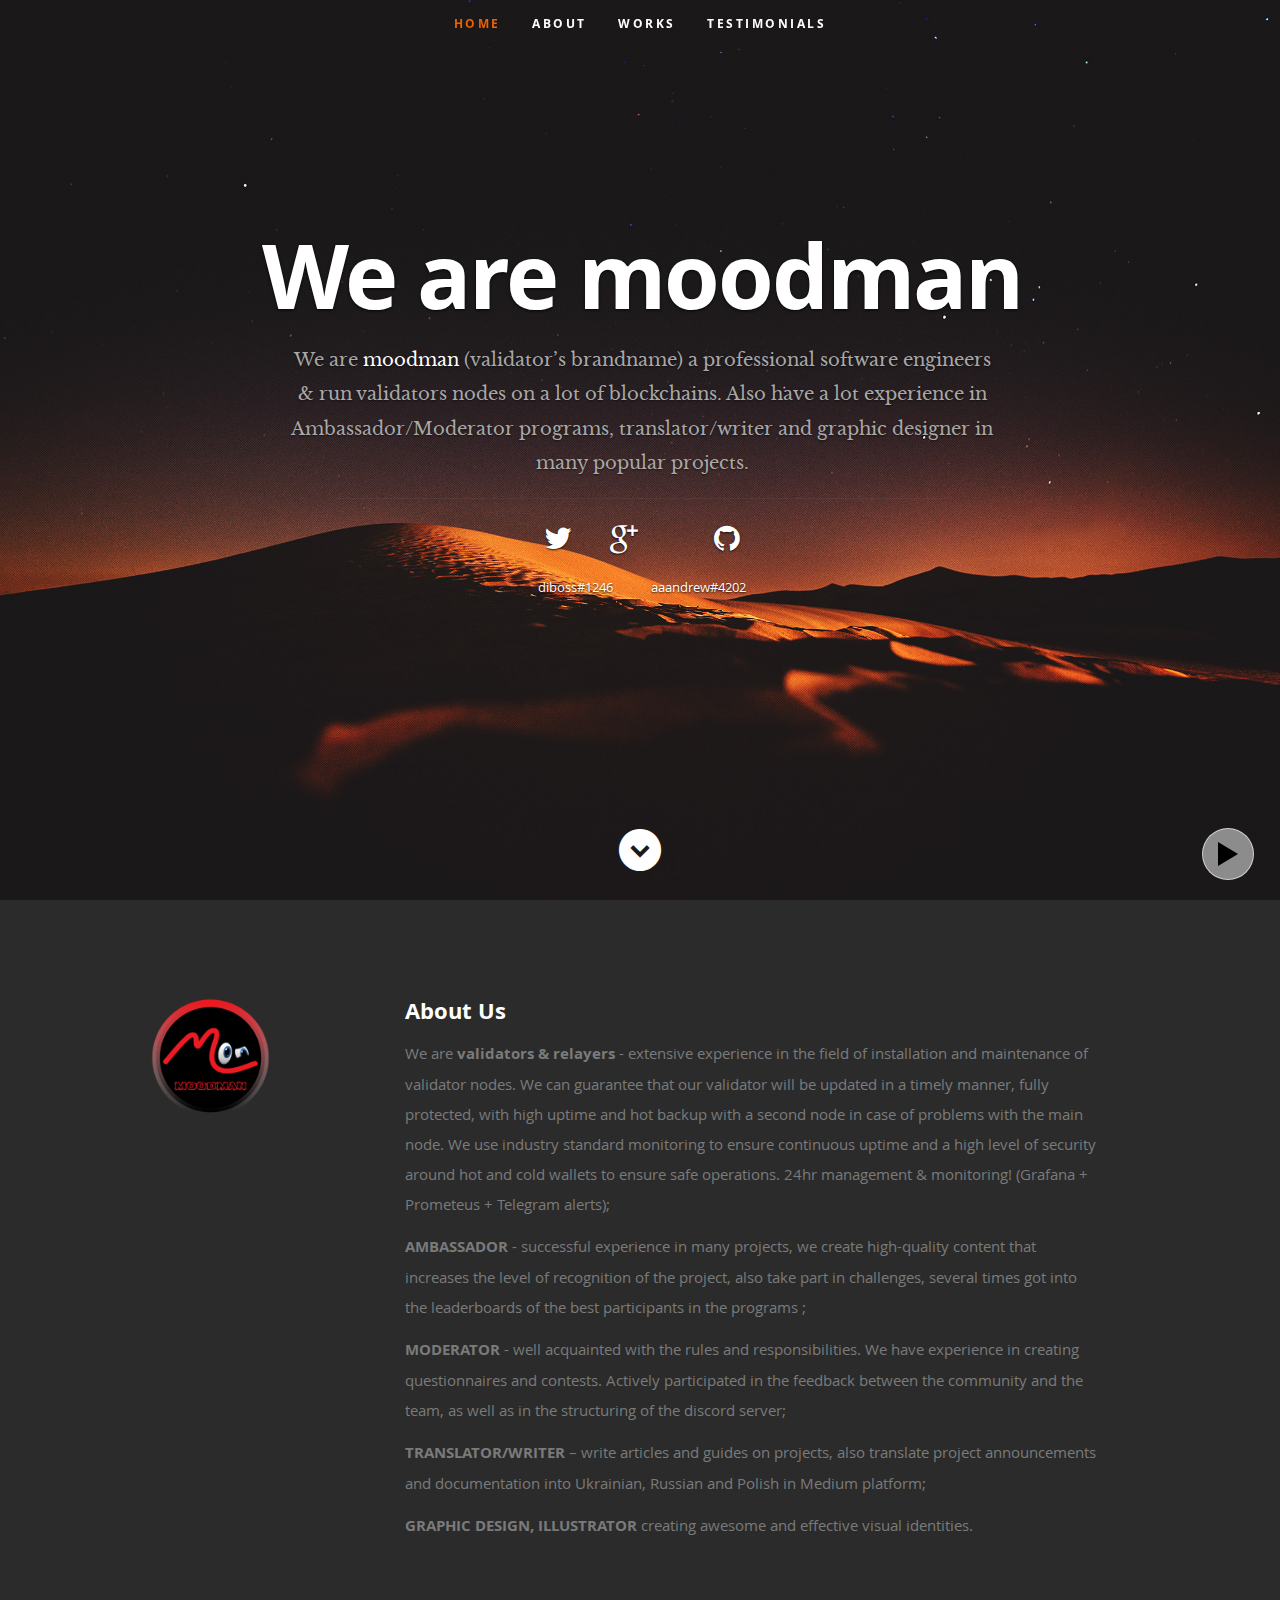
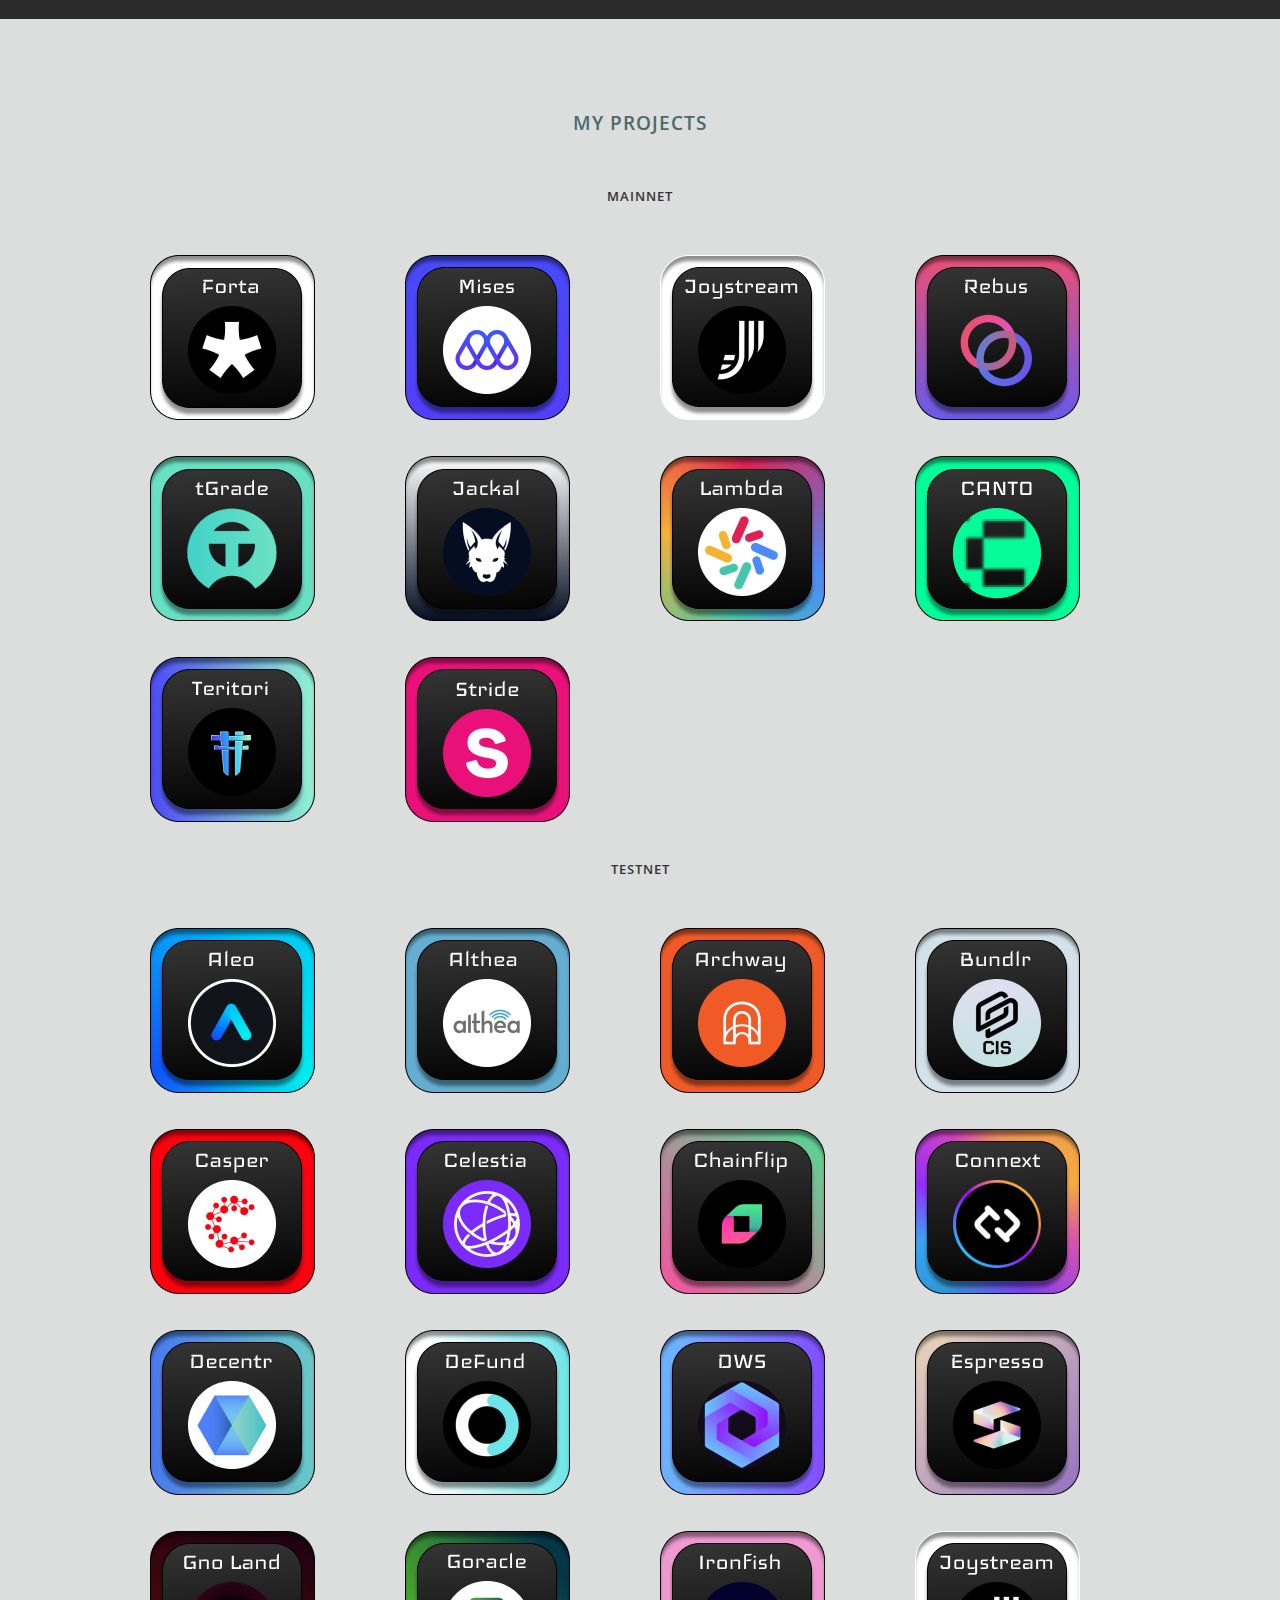
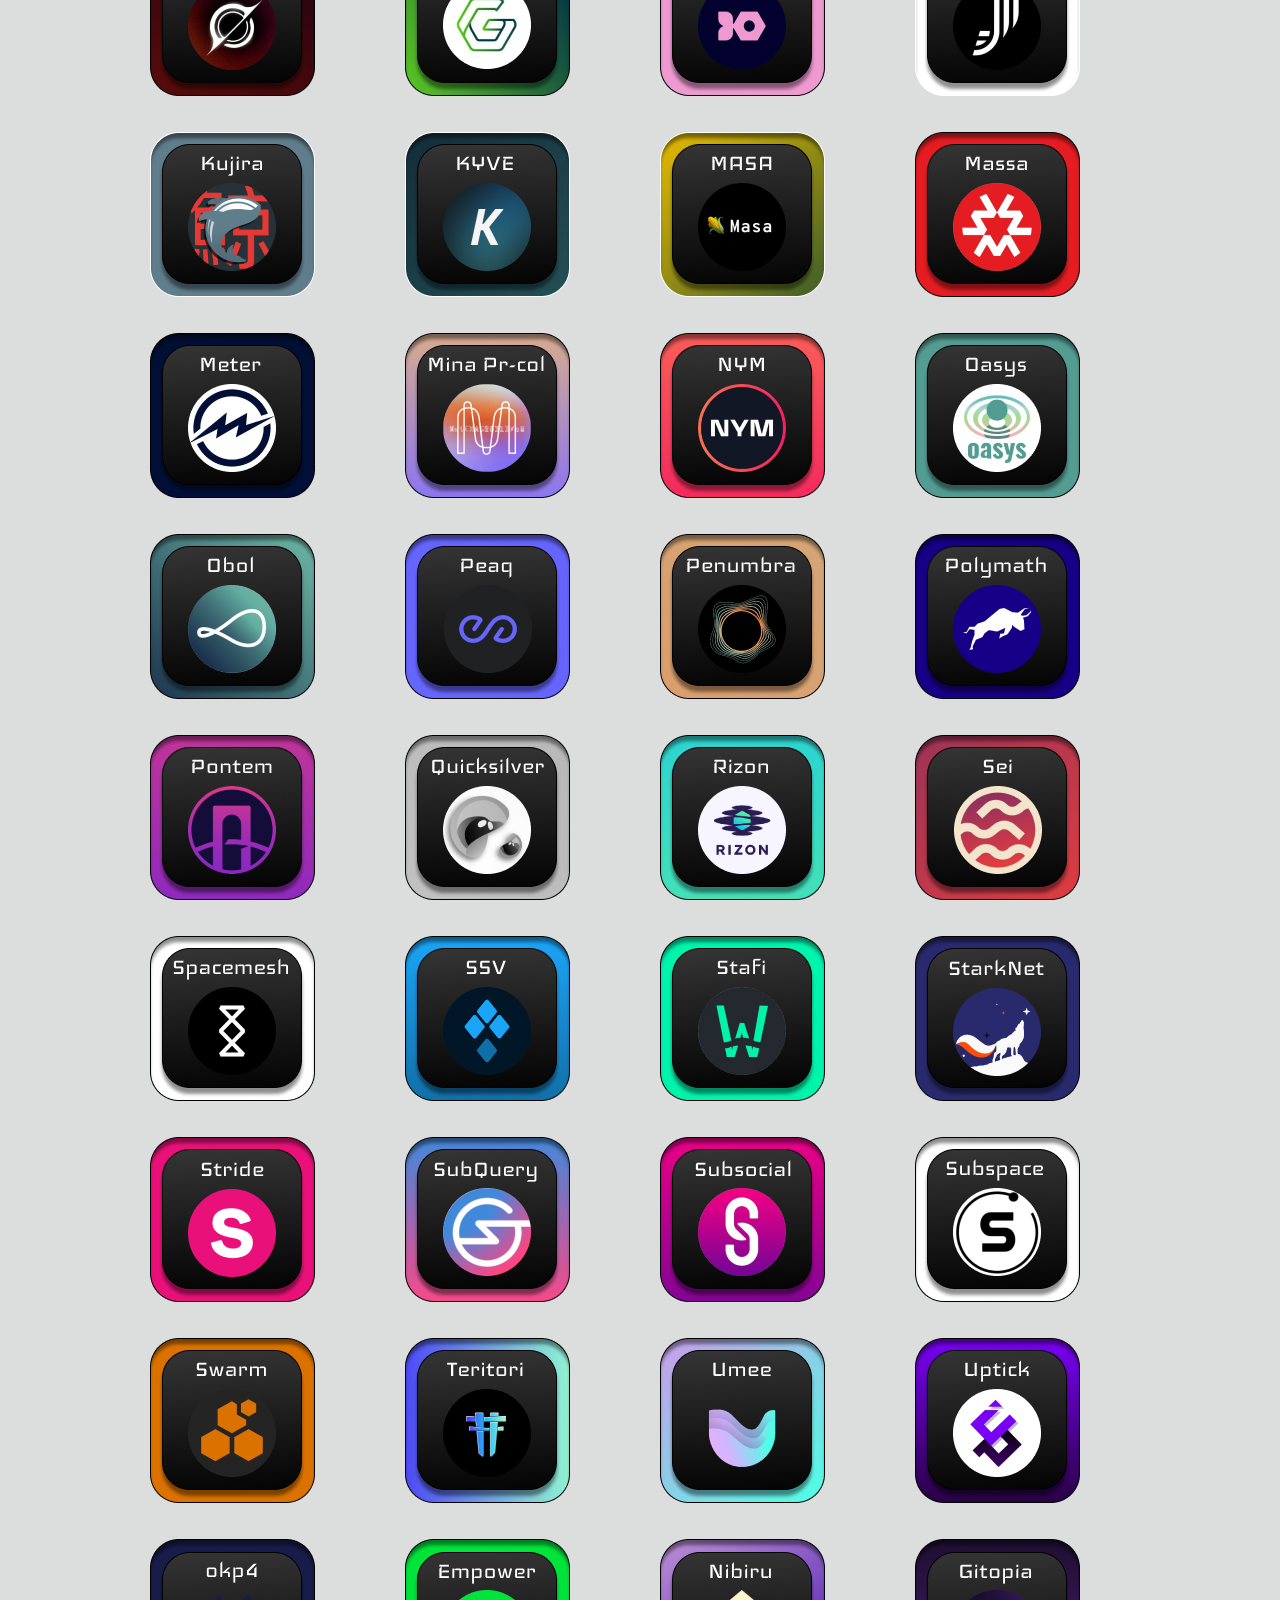
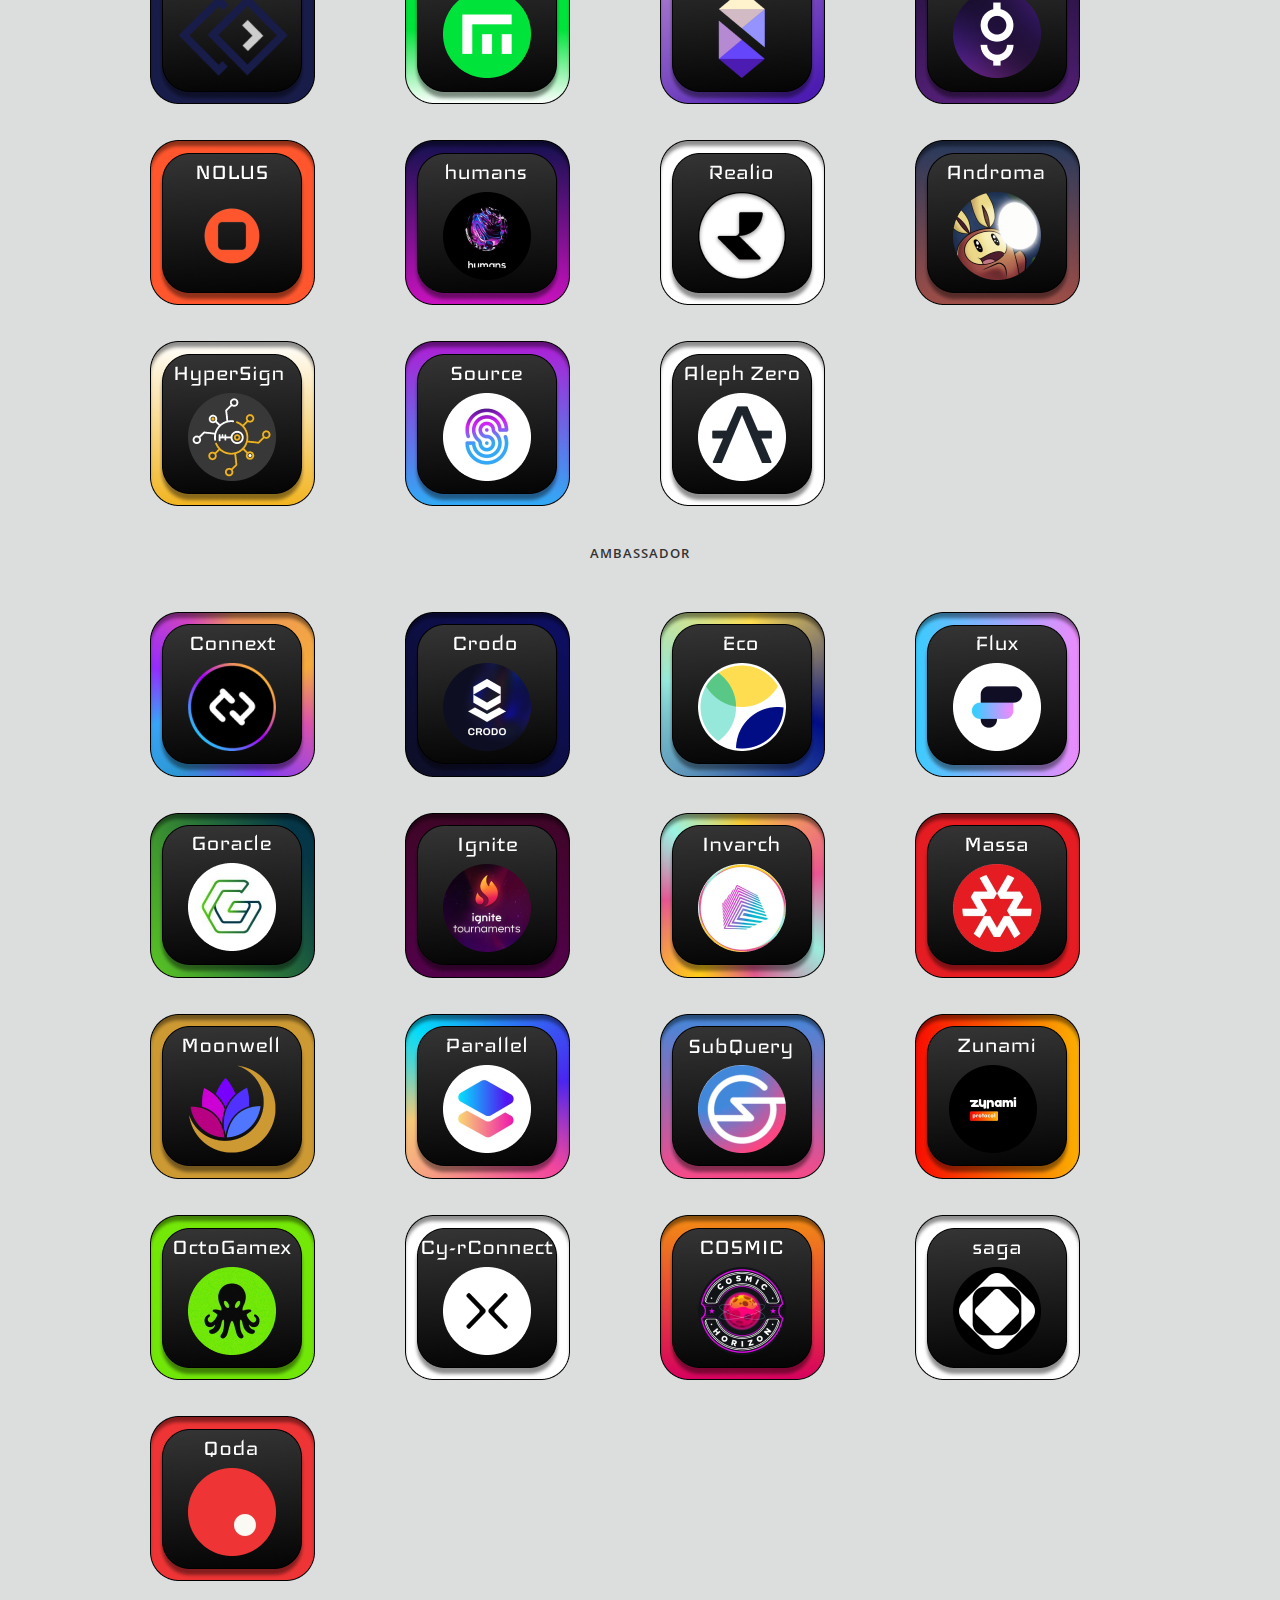
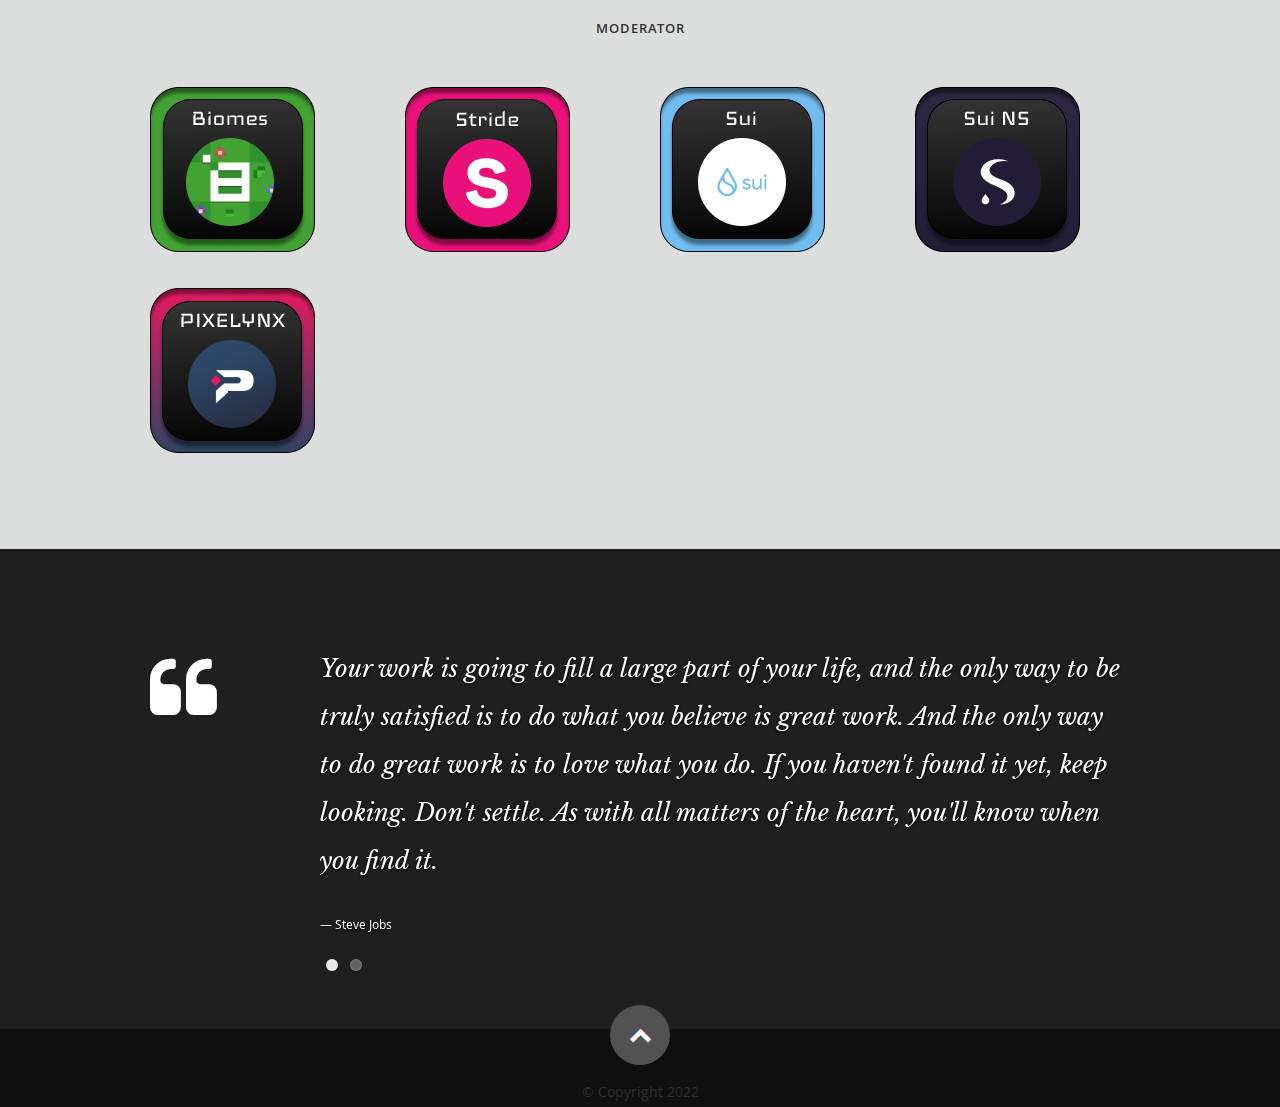
==== index.html @ d55e6e9f "about us" ====
<!DOCTYPE html>
<!--[if lt IE 8 ]><html class="no-js ie ie7" lang="en"> <![endif]-->
<!--[if IE 8 ]><html class="no-js ie ie8" lang="en"> <![endif]-->
<!--[if (gte IE 8)|!(IE)]><!--><html class="no-js" lang="en"> <!--<![endif]-->
<head>

   <!--- Basic Page Needs
   ================================================== -->
   <meta charset="utf-8">
	<title>Ceevee - Free Responsive HTML5/CSS3 Template</title>
	<meta name="description" content="">
	<meta name="author" content="">

   <!-- Mobile Specific Metas
   ================================================== -->
	<meta name="viewport" content="width=device-width, initial-scale=1, maximum-scale=1">

	<!-- CSS
    ================================================== -->
    <link rel="stylesheet" href="https://cdnjs.cloudflare.com/ajax/libs/font-awesome/6.1.2/css/all.min.css" integrity="sha512-1sCRPdkRXhBV2PBLUdRb4tMg1w2YPf37qatUFeS7zlBy7jJI8Lf4VHwWfZZfpXtYSLy85pkm9GaYVYMfw5BC1A==" crossorigin="anonymous" referrerpolicy="no-referrer" />
   <link rel="stylesheet" href="css/default.css">
	<link rel="stylesheet" href="css/layout.css">
   <link rel="stylesheet" href="css/media-queries.css">
   <link rel="stylesheet" href="css/magnific-popup.css">
   <link rel="stylesheet" href="css/audio.css">

   <!-- Script
   ================================================== -->
	<script src="js/modernizr.js"></script>

   <!-- Favicons
	================================================== -->
	<link rel="shortcut icon" href="favicon.png" >

</head>

<body>

   <!-- Header
   ================================================== -->
   <header id="home">

      <nav id="nav-wrap">

         <a class="mobile-btn" href="#nav-wrap" title="Show navigation">Show navigation</a>
	      <a class="mobile-btn" href="#" title="Hide navigation">Hide navigation</a>

         <ul id="nav" class="nav">
            <li class="current"><a class="smoothscroll" href="#home">Home</a></li>
            <li><a class="smoothscroll" href="#about">About</a></li>
            <li><a class="smoothscroll" href="#portfolio">Works</a></li>
            <li><a class="smoothscroll" href="#testimonials">Testimonials</a></li>
         </ul> <!-- end #nav -->

      </nav> <!-- end #nav-wrap -->

      <div class="row banner">
         <div class="banner-text">
            <h1 class="responsive-headline">We are moodman</h1>
            <h3>We are <span>moodman</span> (validator’s brandname) a professional software engineers & run validators nodes on a lot of
                blockchains. Also have a lot experience in Ambassador/Moderator programs, translator/writer and graphic
                designer  in many popular projects.</h3>
            <hr />
            <ul class="social">
               <li><a href="https://twitter.com/BorysLifeee" target="_blank"><i class="fa fa-twitter"></i></a></li>
               <li><a href="mailto:bsheig888@gmail.com" target="_blank"><i class="fa fa-google-plus"></i></a></li>
                <li><a href="https://t.me/boris777sheigas" target="_blank"><i class="fa fa-telegram"></i></a></li>
                <li><a href="https://github.com/Boblev999" target="_blank"><i class="fa fa-github"></i></a></li>
            </ul>
             <ul class="social">
                 <li style="color: white"><div style="font-size: 10pt">diboss#1246</div><div><i class="fa fa-discord"></i></div></li>
                 <li style="color: white"><div style="font-size: 10pt">aaandrew#4202</div><div><i class="fa fa-discord"></i></div></li>
             </ul>
         </div>
      </div>

      <p class="scrolldown">
         <a class="smoothscroll" href="#about"><i class="icon-down-circle"></i></a>
      </p>

   </header> <!-- Header End -->


   <!-- About Section
   ================================================== -->
   <section id="about">

      <div class="row">

         <div class="three columns">

            <img class="profile-pic"  src="images/294X294.png" alt="" />

         </div>

         <div class="nine columns main-col">

            <h2>About Us</h2>

             <p>We are <strong>validators & relayers</strong> - extensive experience in the field of installation and maintenance of validator
                nodes. We can guarantee that our validator will be updated in a timely manner, fully protected, with high
                uptime and hot backup with a second node in case of problems with the main node. We use industry
                standard monitoring to ensure continuous uptime and a high level of security around hot and cold
                wallets to ensure safe operations. 24hr management & monitoring! (Grafana + Prometeus + Telegram alerts);
             </p><p><strong>AMBASSADOR</strong> - successful experience in many projects, we create high-quality content that increases
                 the level of recognition of the project, also take part in challenges, several times got into the
             leaderboards of the best participants in the programs ; </p><p><strong>MODERATOR</strong> - well acquainted with the rules and
                responsibilities. We have experience in creating questionnaires and contests. Actively participated in
                the feedback between the community and the team, as well as in the structuring of the discord server;
         </p><p><strong>TRANSLATOR/WRITER</strong> – write articles and guides on projects, also translate project announcements and
             documentation into Ukrainian, Russian and Polish in Medium platform; </p><p><strong>GRAPHIC DESIGN, ILLUSTRATOR</strong>
                creating awesome and effective visual identities.
            </p>

         </div> <!-- end .main-col -->

      </div>

   </section> <!-- About Section End-->


   <!-- Resume Section
   ================================================== -->


   <!-- Portfolio Section
   ================================================== -->
   <section id="portfolio">

      <div class="row">

         <div class="twelve columns collapsed">

            <h1>My projects</h1>

             <h2>Mainnet</h2>

            <!-- portfolio-wrapper -->
            <div id="portfolio-wrapper" class="bgrid-quarters s-bgrid-thirds cf">

          	   <div class="columns portfolio-item">
                  <div class="item-wrap">

                     <span title="">
                        <img alt="" src="images/portfolio/mainnet/forta.png">
                     </span>

                  </div>
          		</div> <!-- item end -->

                <div class="columns portfolio-item">
                    <div class="item-wrap">

                     <span title="">
                        <img alt="" src="images/portfolio/mainnet/mises.png">
                     </span>

                    </div>
                </div> <!-- item end -->

                <div class="columns portfolio-item">
                    <div class="item-wrap">

                     <span title="">
                        <img alt="" src="images/portfolio/testnet/joystream.png">
                     </span>

                    </div>
                </div> <!-- item end -->

                <div class="columns portfolio-item">
                    <div class="item-wrap">

                     <span title="">
                        <img alt="" src="images/portfolio/new-dec-2022/2.png">
                     </span>

                    </div>
                </div> <!-- item end -->

                <div class="columns portfolio-item">
                    <div class="item-wrap">

                     <span title="">
                        <img alt="" src="images/portfolio/new-dec-2022/13.png">
                     </span>

                    </div>
                </div> <!-- item end -->

                <div class="columns portfolio-item">
                    <div class="item-wrap">

                     <span title="">
                        <img alt="" src="images/portfolio/new-dec-2022/14.png">
                     </span>

                    </div>
                </div> <!-- item end -->

                <div class="columns portfolio-item">
                    <div class="item-wrap">

                     <span title="">
                        <img alt="" src="images/portfolio/new-dec-2022/15.png">
                     </span>

                    </div>
                </div> <!-- item end -->

                <div class="columns portfolio-item">
                    <div class="item-wrap">

                     <span title="">
                        <img alt="" src="images/portfolio/new-dec-2022/16.png">
                     </span>

                    </div>
                </div> <!-- item end -->

                <div class="columns portfolio-item">
                    <div class="item-wrap">

                     <span title="">
                        <img alt="" src="images/portfolio/testnet/teritori.png">
                     </span>

                    </div>
                </div> <!-- item end -->

                <div class="columns portfolio-item">
                    <div class="item-wrap">

                     <span title="">
                        <img alt="" src="images/portfolio/moderator/Stride.png">
                     </span>

                    </div>
                </div> <!-- item end -->

            </div> <!-- portfolio-wrapper end -->

             <h2>Testnet</h2>

             <div id="portfolio-wrapper" class="bgrid-quarters s-bgrid-thirds cf">

                 <div class="columns portfolio-item">
                     <div class="item-wrap">

                     <span title="">
                        <img alt="" src="images/portfolio/testnet/Aleo.png">
                     </span>

                     </div>
                 </div> <!-- item end -->

                 <div class="columns portfolio-item">
                     <div class="item-wrap">

                     <span title="">
                        <img alt="" src="images/portfolio/testnet/althea.png">
                     </span>

                     </div>
                 </div> <!-- item end -->

                 <div class="columns portfolio-item">
                     <div class="item-wrap">

                     <span title="">
                        <img alt="" src="images/portfolio/testnet/archway.png">
                     </span>

                     </div>
                 </div> <!-- item end -->

                 <div class="columns portfolio-item">
                     <div class="item-wrap">

                     <span title="">
                        <img alt="" src="images/portfolio/testnet/bundlr.png">
                     </span>

                     </div>
                 </div> <!-- item end -->

                 <div class="columns portfolio-item">
                     <div class="item-wrap">

                     <span title="">
                        <img alt="" src="images/portfolio/testnet/casper.png">
                     </span>

                     </div>
                 </div> <!-- item end -->

                 <div class="columns portfolio-item">
                     <div class="item-wrap">

                     <span title="">
                        <img alt="" src="images/portfolio/testnet/celestia.png">
                     </span>

                     </div>
                 </div> <!-- item end -->

                 <div class="columns portfolio-item">
                     <div class="item-wrap">

                     <span title="">
                        <img alt="" src="images/portfolio/testnet/chainflip.png">
                     </span>

                     </div>
                 </div> <!-- item end -->

                 <div class="columns portfolio-item">
                     <div class="item-wrap">

                     <span title="">
                        <img alt="" src="images/portfolio/testnet/connext.png">
                     </span>

                     </div>
                 </div> <!-- item end -->

                 <div class="columns portfolio-item">
                     <div class="item-wrap">

                     <span title="">
                        <img alt="" src="images/portfolio/testnet/decentr.png">
                     </span>

                     </div>
                 </div> <!-- item end -->

                 <div class="columns portfolio-item">
                     <div class="item-wrap">

                     <span title="">
                        <img alt="" src="images/portfolio/testnet/DeFund.png">
                     </span>

                     </div>
                 </div> <!-- item end -->

                 <div class="columns portfolio-item">
                     <div class="item-wrap">

                     <span title="">
                        <img alt="" src="images/portfolio/testnet/DWS.png">
                     </span>

                     </div>
                 </div> <!-- item end -->

                 <div class="columns portfolio-item">
                     <div class="item-wrap">

                     <span title="">
                        <img alt="" src="images/portfolio/testnet/espresso.png">
                     </span>

                     </div>
                 </div> <!-- item end -->

                 <div class="columns portfolio-item">
                     <div class="item-wrap">

                     <span title="">
                        <img alt="" src="images/portfolio/testnet/Gno Land.png">
                     </span>

                     </div>
                 </div> <!-- item end -->

                 <div class="columns portfolio-item">
                     <div class="item-wrap">

                     <span title="">
                        <img alt="" src="images/portfolio/testnet/Goracle.png">
                     </span>

                     </div>
                 </div> <!-- item end -->

                 <div class="columns portfolio-item">
                     <div class="item-wrap">

                     <span title="">
                        <img alt="" src="images/portfolio/testnet/ironfish.png">
                     </span>

                     </div>
                 </div> <!-- item end -->

                 <div class="columns portfolio-item">
                     <div class="item-wrap">

                     <span title="">
                        <img alt="" src="images/portfolio/testnet/joystream.png">
                     </span>

                     </div>
                 </div> <!-- item end -->

                 <div class="columns portfolio-item">
                     <div class="item-wrap">

                     <span title="">
                        <img alt="" src="images/portfolio/testnet/kujira.png">
                     </span>

                     </div>
                 </div> <!-- item end -->

                 <div class="columns portfolio-item">
                     <div class="item-wrap">

                     <span title="">
                        <img alt="" src="images/portfolio/testnet/KYVE.png">
                     </span>

                     </div>
                 </div> <!-- item end -->

                 <div class="columns portfolio-item">
                     <div class="item-wrap">

                     <span title="">
                        <img alt="" src="images/portfolio/testnet/MASA.png">
                     </span>

                     </div>
                 </div> <!-- item end -->

                 <div class="columns portfolio-item">
                     <div class="item-wrap">

                     <span title="">
                        <img alt="" src="images/portfolio/testnet/massa.png">
                     </span>

                     </div>
                 </div> <!-- item end -->

                 <div class="columns portfolio-item">
                     <div class="item-wrap">

                     <span title="">
                        <img alt="" src="images/portfolio/testnet/meter.png">
                     </span>

                     </div>
                 </div> <!-- item end -->

                 <div class="columns portfolio-item">
                     <div class="item-wrap">

                     <span title="">
                        <img alt="" src="images/portfolio/testnet/Mina Protocol.png">
                     </span>

                     </div>
                 </div> <!-- item end -->

                 <div class="columns portfolio-item">
                     <div class="item-wrap">

                     <span title="">
                        <img alt="" src="images/portfolio/testnet/NYM.png">
                     </span>

                     </div>
                 </div> <!-- item end -->

                 <div class="columns portfolio-item">
                     <div class="item-wrap">

                     <span title="">
                        <img alt="" src="images/portfolio/testnet/oasys.png">
                     </span>

                     </div>
                 </div> <!-- item end -->

                 <div class="columns portfolio-item">
                     <div class="item-wrap">

                     <span title="">
                        <img alt="" src="images/portfolio/testnet/obol.png">
                     </span>

                     </div>
                 </div> <!-- item end -->

                 <div class="columns portfolio-item">
                     <div class="item-wrap">

                     <span title="">
                        <img alt="" src="images/portfolio/testnet/peaq.png">
                     </span>

                     </div>
                 </div> <!-- item end -->

                 <div class="columns portfolio-item">
                     <div class="item-wrap">

                     <span title="">
                        <img alt="" src="images/portfolio/testnet/penumbra.png">
                     </span>

                     </div>
                 </div> <!-- item end -->

                 <div class="columns portfolio-item">
                     <div class="item-wrap">

                     <span title="">
                        <img alt="" src="images/portfolio/testnet/polymath.png">
                     </span>

                     </div>
                 </div> <!-- item end -->

                 <div class="columns portfolio-item">
                     <div class="item-wrap">

                     <span title="">
                        <img alt="" src="images/portfolio/testnet/pontem.png">
                     </span>

                     </div>
                 </div> <!-- item end -->

                 <div class="columns portfolio-item">
                     <div class="item-wrap">

                     <span title="">
                        <img alt="" src="images/portfolio/testnet/quicksilver.png">
                     </span>

                     </div>
                 </div> <!-- item end -->

                 <div class="columns portfolio-item">
                     <div class="item-wrap">

                     <span title="">
                        <img alt="" src="images/portfolio/testnet/rizon.png">
                     </span>

                     </div>
                 </div> <!-- item end -->

                 <div class="columns portfolio-item">
                     <div class="item-wrap">

                     <span title="">
                        <img alt="" src="images/portfolio/testnet/sei.png">
                     </span>

                     </div>
                 </div> <!-- item end -->

                 <div class="columns portfolio-item">
                     <div class="item-wrap">

                     <span title="">
                        <img alt="" src="images/portfolio/testnet/spacemesh.png">
                     </span>

                     </div>
                 </div> <!-- item end -->

                 <div class="columns portfolio-item">
                     <div class="item-wrap">

                     <span title="">
                        <img alt="" src="images/portfolio/testnet/SSV.png">
                     </span>

                     </div>
                 </div> <!-- item end -->

                 <div class="columns portfolio-item">
                     <div class="item-wrap">

                     <span title="">
                        <img alt="" src="images/portfolio/testnet/Stafi.png">
                     </span>

                     </div>
                 </div> <!-- item end -->

                 <div class="columns portfolio-item">
                     <div class="item-wrap">

                     <span title="">
                        <img alt="" src="images/portfolio/testnet/StarkNet.png">
                     </span>

                     </div>
                 </div> <!-- item end -->

                 <div class="columns portfolio-item">
                     <div class="item-wrap">

                     <span title="">
                        <img alt="" src="images/portfolio/testnet/Stride.png">
                     </span>

                     </div>
                 </div> <!-- item end -->

                 <div class="columns portfolio-item">
                     <div class="item-wrap">

                     <span title="">
                        <img alt="" src="images/portfolio/testnet/SubQuery.png">
                     </span>

                     </div>
                 </div> <!-- item end -->

                 <div class="columns portfolio-item">
                     <div class="item-wrap">

                     <span title="">
                        <img alt="" src="images/portfolio/testnet/Subsocial.png">
                     </span>

                     </div>
                 </div> <!-- item end -->

                 <div class="columns portfolio-item">
                     <div class="item-wrap">

                     <span title="">
                        <img alt="" src="images/portfolio/testnet/subspace.png">
                     </span>

                     </div>
                 </div> <!-- item end -->

                 <div class="columns portfolio-item">
                     <div class="item-wrap">

                     <span title="">
                        <img alt="" src="images/portfolio/testnet/swarm.png">
                     </span>

                     </div>
                 </div> <!-- item end -->

                 <div class="columns portfolio-item">
                     <div class="item-wrap">

                     <span title="">
                        <img alt="" src="images/portfolio/testnet/teritori.png">
                     </span>

                     </div>
                 </div> <!-- item end -->

                 <div class="columns portfolio-item">
                     <div class="item-wrap">

                     <span title="">
                        <img alt="" src="images/portfolio/testnet/umee.png">
                     </span>

                     </div>
                 </div> <!-- item end -->

                 <div class="columns portfolio-item">
                     <div class="item-wrap">

                     <span title="">
                        <img alt="" src="images/portfolio/testnet/uptick.png">
                     </span>

                     </div>
                 </div> <!-- item end -->

                 <div class="columns portfolio-item">
                     <div class="item-wrap">

                     <span title="">
                        <img alt="" src="images/portfolio/new-dec-2022/3.png">
                     </span>

                     </div>
                 </div> <!-- item end -->

                 <div class="columns portfolio-item">
                     <div class="item-wrap">

                     <span title="">
                        <img alt="" src="images/portfolio/new-dec-2022/4.png">
                     </span>

                     </div>
                 </div> <!-- item end -->

                 <div class="columns portfolio-item">
                     <div class="item-wrap">

                     <span title="">
                        <img alt="" src="images/portfolio/new-dec-2022/5.png">
                     </span>

                     </div>
                 </div> <!-- item end -->

                 <div class="columns portfolio-item">
                     <div class="item-wrap">

                     <span title="">
                        <img alt="" src="images/portfolio/new-dec-2022/6.png">
                     </span>

                     </div>
                 </div> <!-- item end -->

                 <div class="columns portfolio-item">
                     <div class="item-wrap">

                     <span title="">
                        <img alt="" src="images/portfolio/new-dec-2022/17.png">
                     </span>

                     </div>
                 </div> <!-- item end -->

                 <div class="columns portfolio-item">
                     <div class="item-wrap">

                     <span title="">
                        <img alt="" src="images/portfolio/new-dec-2022/18.png">
                     </span>

                     </div>
                 </div> <!-- item end -->

                 <div class="columns portfolio-item">
                     <div class="item-wrap">

                     <span title="">
                        <img alt="" src="images/portfolio/new-dec-2022/19.png">
                     </span>

                     </div>
                 </div> <!-- item end -->

                 <div class="columns portfolio-item">
                     <div class="item-wrap">

                     <span title="">
                        <img alt="" src="images/portfolio/new-dec-2022/20.png">
                     </span>

                     </div>
                 </div> <!-- item end -->

                 <div class="columns portfolio-item">
                     <div class="item-wrap">

                     <span title="">
                        <img alt="" src="images/portfolio/new-dec-2022/21.png">
                     </span>

                     </div>
                 </div> <!-- item end -->

                 <div class="columns portfolio-item">
                     <div class="item-wrap">

                     <span title="">
                        <img alt="" src="images/portfolio/new-dec-2022/22.png">
                     </span>

                     </div>
                 </div> <!-- item end -->

                 <div class="columns portfolio-item">
                     <div class="item-wrap">

                     <span title="">
                        <img alt="" src="images/portfolio/new-dec-2022/23.png">
                     </span>

                     </div>
                 </div> <!-- item end -->
             </div>

             <h2>Ambassador</h2>

             <div id="portfolio-wrapper" class="bgrid-quarters s-bgrid-thirds cf">

                 <div class="columns portfolio-item">
                     <div class="item-wrap">

                     <span title="">
                        <img alt="" src="images/portfolio/ambassador/connext.png">
                     </span>

                     </div>
                 </div> <!-- item end -->

                 <div class="columns portfolio-item">
                     <div class="item-wrap">

                     <span title="">
                        <img alt="" src="images/portfolio/ambassador/crodo.png">
                     </span>

                     </div>
                 </div> <!-- item end -->

                 <div class="columns portfolio-item">
                     <div class="item-wrap">

                     <span title="">
                        <img alt="" src="images/portfolio/ambassador/Eco.png">
                     </span>

                     </div>
                 </div> <!-- item end -->

                 <div class="columns portfolio-item">
                     <div class="item-wrap">

                     <span title="">
                        <img alt="" src="images/portfolio/ambassador/flux.png">
                     </span>

                     </div>
                 </div> <!-- item end -->

                 <div class="columns portfolio-item">
                     <div class="item-wrap">

                     <span title="">
                        <img alt="" src="images/portfolio/ambassador/Goracle.png">
                     </span>

                     </div>
                 </div> <!-- item end -->

                 <div class="columns portfolio-item">
                     <div class="item-wrap">

                     <span title="">
                        <img alt="" src="images/portfolio/ambassador/ignite.png">
                     </span>

                     </div>
                 </div> <!-- item end -->

                 <div class="columns portfolio-item">
                     <div class="item-wrap">

                     <span title="">
                        <img alt="" src="images/portfolio/ambassador/invarch.png">
                     </span>

                     </div>
                 </div> <!-- item end -->

                 <div class="columns portfolio-item">
                     <div class="item-wrap">

                     <span title="">
                        <img alt="" src="images/portfolio/ambassador/massa.png">
                     </span>

                     </div>
                 </div> <!-- item end -->

                 <div class="columns portfolio-item">
                     <div class="item-wrap">

                     <span title="">
                        <img alt="" src="images/portfolio/ambassador/moonwell.png">
                     </span>

                     </div>
                 </div> <!-- item end -->

                 <div class="columns portfolio-item">
                     <div class="item-wrap">

                     <span title="">
                        <img alt="" src="images/portfolio/ambassador/parallel.png">
                     </span>

                     </div>
                 </div> <!-- item end -->

                 <div class="columns portfolio-item">
                     <div class="item-wrap">

                     <span title="">
                        <img alt="" src="images/portfolio/ambassador/SubQuery.png">
                     </span>

                     </div>
                 </div> <!-- item end -->

                 <div class="columns portfolio-item">
                     <div class="item-wrap">

                     <span title="">
                        <img alt="" src="images/portfolio/ambassador/zunami.png">
                     </span>

                     </div>
                 </div> <!-- item end -->

                 <div class="columns portfolio-item">
                     <div class="item-wrap">

                     <span title="">
                        <img alt="" src="images/portfolio/new-dec-2022/7.png">
                     </span>

                     </div>
                 </div> <!-- item end -->

                 <div class="columns portfolio-item">
                     <div class="item-wrap">

                     <span title="">
                        <img alt="" src="images/portfolio/new-dec-2022/8.png">
                     </span>

                     </div>
                 </div> <!-- item end -->

                 <div class="columns portfolio-item">
                     <div class="item-wrap">

                     <span title="">
                        <img alt="" src="images/portfolio/new-dec-2022/10.png">
                     </span>

                     </div>
                 </div> <!-- item end -->

                 <div class="columns portfolio-item">
                     <div class="item-wrap">

                     <span title="">
                        <img alt="" src="images/portfolio/new-dec-2022/11.png">
                     </span>

                     </div>
                 </div> <!-- item end -->

                 <div class="columns portfolio-item">
                     <div class="item-wrap">

                     <span title="">
                        <img alt="" src="images/portfolio/new-dec-2022/12.png">
                     </span>

                     </div>
                 </div> <!-- item end -->

             </div>

             <h2>Moderator</h2>

             <div id="portfolio-wrapper" class="bgrid-quarters s-bgrid-thirds cf">

                 <div class="columns portfolio-item">
                     <div class="item-wrap">

                     <span title="">
                        <img alt="" src="images/portfolio/moderator/biomes.png">
                     </span>

                     </div>
                 </div> <!-- item end -->

                 <div class="columns portfolio-item">
                     <div class="item-wrap">

                     <span title="">
                        <img alt="" src="images/portfolio/moderator/Stride.png">
                     </span>

                     </div>
                 </div> <!-- item end -->

                 <div class="columns portfolio-item">
                     <div class="item-wrap">

                     <span title="">
                        <img alt="" src="images/portfolio/moderator/sui.png">
                     </span>

                     </div>
                 </div> <!-- item end -->

                 <div class="columns portfolio-item">
                     <div class="item-wrap">

                     <span title="">
                        <img alt="" src="images/portfolio/new-dec-2022/1.png">
                     </span>

                     </div>
                 </div> <!-- item end -->

                 <div class="columns portfolio-item">
                     <div class="item-wrap">

                     <span title="">
                        <img alt="" src="images/portfolio/new-dec-2022/9.png">
                     </span>

                     </div>
                 </div> <!-- item end -->

             </div>

         </div> <!-- twelve columns end -->


         <!-- Modal Popup
	      --------------------------------------------------------------- -->

         <div id="modal-01" class="popup-modal mfp-hide">

		      <img class="scale-with-grid" src="images/portfolio/modals/m-coffee.jpg" alt="" />

		      <div class="description-box">
			      <h4>Coffee Cup</h4>
			      <p>Proin gravida nibh vel velit auctor aliquet. Aenean sollicitudin, lorem quis bibendum auctor, nisi elit consequat ipsum, nec sagittis sem nibh id elit.</p>
               <span class="categories"><i class="fa fa-tag"></i>Branding, Webdesign</span>
		      </div>

            <div class="link-box">
               <a href="http://www.behance.net" target="_blank">Details</a>
		         <a class="popup-modal-dismiss">Close</a>
            </div>

	      </div><!-- modal-01 End -->

         <div id="modal-02" class="popup-modal mfp-hide">

		      <img class="scale-with-grid" src="images/portfolio/modals/m-console.jpg" alt="" />

		      <div class="description-box">
			      <h4>Console</h4>
			      <p>Proin gravida nibh vel velit auctor aliquet. Aenean sollicitudin, lorem quis bibendum auctor, nisi elit consequat ipsum, nec sagittis sem nibh id elit.</p>
               <span class="categories"><i class="fa fa-tag"></i>Branding, Web Development</span>
		      </div>

            <div class="link-box">
               <a href="http://www.behance.net" target="_blank">Details</a>
		         <a class="popup-modal-dismiss">Close</a>
            </div>

	      </div><!-- modal-02 End -->

         <div id="modal-03" class="popup-modal mfp-hide">

		      <img class="scale-with-grid" src="images/portfolio/modals/m-judah.jpg" alt="" />

		      <div class="description-box">
			      <h4>Judah</h4>
			      <p>Proin gravida nibh vel velit auctor aliquet. Aenean sollicitudin, lorem quis bibendum auctor, nisi elit consequat ipsum, nec sagittis sem nibh id elit.</p>
               <span class="categories"><i class="fa fa-tag"></i>Branding</span>
		      </div>

            <div class="link-box">
               <a href="http://www.behance.net" target="_blank">Details</a>
		         <a class="popup-modal-dismiss">Close</a>
            </div>

	      </div><!-- modal-03 End -->

         <div id="modal-04" class="popup-modal mfp-hide">

		      <img class="scale-with-grid" src="images/portfolio/modals/m-intothelight.jpg" alt="" />

		      <div class="description-box">
			      <h4>Into the Light</h4>
			      <p>Proin gravida nibh vel velit auctor aliquet. Aenean sollicitudin, lorem quis bibendum auctor, nisi elit consequat ipsum, nec sagittis sem nibh id elit.</p>
               <span class="categories"><i class="fa fa-tag"></i>Photography</span>
		      </div>

            <div class="link-box">
               <a href="http://www.behance.net" target="_blank">Details</a>
		         <a class="popup-modal-dismiss">Close</a>
            </div>

	      </div><!-- modal-04 End -->

         <div id="modal-05" class="popup-modal mfp-hide">

		      <img class="scale-with-grid" src="images/portfolio/modals/m-farmerboy.jpg" alt="" />

		      <div class="description-box">
			      <h4>Farmer Boy</h4>
			      <p>Proin gravida nibh vel velit auctor aliquet. Aenean sollicitudin, lorem quis bibendum auctor, nisi elit consequat ipsum, nec sagittis sem nibh id elit.</p>
               <span class="categories"><i class="fa fa-tag"></i>Branding, Webdesign</span>
		      </div>

            <div class="link-box">
               <a href="http://www.behance.net" target="_blank">Details</a>
		         <a class="popup-modal-dismiss">Close</a>
            </div>

	      </div><!-- modal-05 End -->

         <div id="modal-06" class="popup-modal mfp-hide">

		      <img class="scale-with-grid" src="images/portfolio/modals/m-girl.jpg" alt="" />

		      <div class="description-box">
			      <h4>Girl</h4>
			      <p>Proin gravida nibh vel velit auctor aliquet. Aenean sollicitudin, lorem quis bibendum auctor, nisi elit consequat ipsum, nec sagittis sem nibh id elit.</p>
               <span class="categories"><i class="fa fa-tag"></i>Photography</span>
		      </div>

            <div class="link-box">
               <a href="http://www.behance.net" target="_blank">Details</a>
		         <a class="popup-modal-dismiss">Close</a>
            </div>

	      </div><!-- modal-06 End -->

         <div id="modal-07" class="popup-modal mfp-hide">

		      <img class="scale-with-grid" src="images/portfolio/modals/m-origami.jpg" alt="" />

		      <div class="description-box">
			      <h4>Origami</h4>
			      <p>Proin gravida nibh vel velit auctor aliquet. Aenean sollicitudin, lorem quis bibendum auctor, nisi elit consequat ipsum, nec sagittis sem nibh id elit.</p>
               <span class="categories"><i class="fa fa-tag"></i>Branding, Illustration</span>
		      </div>

            <div class="link-box">
               <a href="http://www.behance.net" target="_blank">Details</a>
		         <a class="popup-modal-dismiss">Close</a>
            </div>

	      </div><!-- modal-07 End -->

         <div id="modal-08" class="popup-modal mfp-hide">

		      <img class="scale-with-grid" src="images/portfolio/modals/m-retrocam.jpg" alt="" />

		      <div class="description-box">
			      <h4>Retrocam</h4>
			      <p>Proin gravida nibh vel velit auctor aliquet. Aenean sollicitudin, lorem quis bibendum auctor, nisi elit consequat ipsum, nec sagittis sem nibh id elit.</p>
               <span class="categories"><i class="fa fa-tag"></i>Webdesign, Photography</span>
		      </div>

            <div class="link-box">
               <a href="http://www.behance.net" target="_blank">Details</a>
		         <a class="popup-modal-dismiss">Close</a>
            </div>

	      </div><!-- modal-01 End -->


      </div> <!-- row End -->

   </section> <!-- Portfolio Section End-->




   <!-- Testimonials Section
   ================================================== -->
   <section id="testimonials">

      <div class="text-container">

         <div class="row">

            <div class="two columns header-col">

               <h1><span>Client Testimonials</span></h1>

            </div>

            <div class="ten columns flex-container">

               <div class="flexslider">

                  <ul class="slides">

                     <li>
                        <blockquote>
                           <p>Your work is going to fill a large part of your life, and the only way to be truly satisfied is
                           to do what you believe is great work. And the only way to do great work is to love what you do.
                           If you haven't found it yet, keep looking. Don't settle. As with all matters of the heart, you'll know when you find it.
                           </p>
                           <cite>Steve Jobs</cite>
                        </blockquote>
                     </li> <!-- slide ends -->

                     <li>
                        <blockquote>
                           <p>If you don't give up, you still have a chance to win. Giving up is a great failure.
                           </p>
                           <cite>Jack Ma</cite>
                        </blockquote>
                     </li> <!-- slide ends -->

                  </ul>

               </div> <!-- div.flexslider ends -->

            </div> <!-- div.flex-container ends -->

         </div> <!-- row ends -->

       </div>  <!-- text-container ends -->

   </section> <!-- Testimonials Section End-->


   <!-- Contact Section
   ================================================== -->
    <!-- Contact Section End-->


   <!-- footer
   ================================================== -->
   <footer>

      <div class="row">

         <div class="twelve columns">

            <ul class="copyright">
               <li>&copy; Copyright 2022</li>
            </ul>

         </div>

         <div id="go-top"><a class="smoothscroll" title="Back to Top" href="#home"><i class="icon-up-open"></i></a></div>

      </div>

   </footer> <!-- Footer End-->

   <audio id="track">
       <source src="audio/hume-angels-late-nite-mix.wav" type="audio/wav" />
   </audio>

   <div id="player-container">
       <div id="play-pause" class="play">Play</div>
   </div>

   <!-- Java Script
   ================================================== -->
   <script src="http://ajax.googleapis.com/ajax/libs/jquery/1.10.2/jquery.min.js"></script>
   <script>window.jQuery || document.write('<script src="js/jquery-1.10.2.min.js"><\/script>')</script>
   <script type="text/javascript" src="js/jquery-migrate-1.2.1.min.js"></script>

   <script src="js/jquery.flexslider.js"></script>
   <script src="js/waypoints.js"></script>
   <script src="js/jquery.fittext.js"></script>
   <script src="js/magnific-popup.js"></script>
   <script src="js/init.js"></script>
   <script src="js/audio.js"></script>

</body>

</html>
---- css/default.css ----
/*
=====================================================================
*   Ceevee v1.0 Default Stylesheet
*   url: styleshout.com
*   03-17-2014
=====================================================================

TOC:
a. Webfonts and Icon fonts
b. Reset
c. Default Styles
   1. Basic
   2. Typography
   3. Links
   4. Images
   5. Buttons
   6. Forms
d. Grid
e. Others
   1. Clearing
   2. Misc

=====================================================================  */

/* ------------------------------------------------------------------ */
/* a. Webfonts and Icon fonts
 ------------------------------------------------------------------ */

@import url("fonts.css");
@import url("fontello/css/fontello.css");
@import url("font-awesome/css/font-awesome.min.css");

/* ------------------------------------------------------------------
/* b. Reset
      Adapted from:
      Normalize.css - https://github.com/necolas/normalize.css/
      HTML5 Doctor Reset - html5doctor.com/html-5-reset-stylesheet/
/* ------------------------------------------------------------------ */

html, body, div, span, object, iframe,
h1, h2, h3, h4, h5, h6, p, blockquote, pre,
abbr, address, cite, code,
del, dfn, em, img, ins, kbd, q, samp,
small, strong, sub, sup, var,
b, i,
dl, dt, dd, ol, ul, li,
fieldset, form, label, legend,
table, caption, tbody, tfoot, thead, tr, th, td,
article, aside, canvas, details, figcaption, figure,
footer, header, hgroup, menu, nav, section, summary,
time, mark, audio, video {
   margin: 0;
   padding: 0;
   border: 0;
   outline: 0;
   font-size: 100%;
   vertical-align: baseline;
   background: transparent;
}

article,aside,details,figcaption,figure,
footer,header,hgroup,menu,nav,section {
   display: block;
}

audio,
canvas,
video {
   display: inline-block;
}

audio:not([controls]) {
   display: none;
   height: 0;
}

[hidden] { display: none; }

code, kbd, pre, samp {
   font-family: monospace, serif;
   font-size: 1em;
}

pre {
   white-space: pre;
   white-space: pre-wrap;
   word-wrap: break-word;
}

blockquote, q { quotes: &#8220 &#8220; }

blockquote:before, blockquote:after,
q:before, q:after {
   content: '';
   content: none;
}

ins {
   background-color: #ff9;
   color: #000;
   text-decoration: none;
}

mark {
   background-color: #A7F4F6;
   color: #555;
}

del { text-decoration: line-through; }

abbr[title], dfn[title] {
   border-bottom: 1px dotted;
   cursor: help;
}

table {
   border-collapse: collapse;
   border-spacing: 0;
}


/* ------------------------------------------------------------------ */
/* c. Default and Basic Styles
      Adapted from:
      Skeleton CSS Framework - http://www.getskeleton.com/
      Typeplate Typographic Starter Kit - http://typeplate.com/
/* ------------------------------------------------------------------ */

/*  1. Basic  ------------------------------------------------------- */

*,
*:before,
*:after {
   -moz-box-sizing: border-box;
   -webkit-box-sizing: border-box;
   box-sizing: border-box;
}

html {
   font-size: 62.5%;
   -webkit-font-smoothing: antialiased;
}

body {
   background: #fff;
   font-family: 'opensans-regular', sans-serif;
   font-weight: normal;
   font-size: 15px;
   line-height: 30px;
	color: #838C95;

   -webkit-font-smoothing: antialiased; /* Fix for webkit rendering */
	-webkit-text-size-adjust: 100%;
}

/*  2. Typography
       Vertical rhythm with leading derived from 6
--------------------------------------------------------------------- */

h1, h2, h3, h4, h5, h6 {
   color: #313131;
	font-family: 'opensans-bold', sans-serif;
   font-weight: normal;
}
h1 a, h2 a, h3 a, h4 a, h5 a, h6 a { font-weight: inherit; }
h1 { font-size: 38px; line-height: 42px; margin-bottom: 12px; letter-spacing: -1px; }
h2 { font-size: 28px; line-height: 36px; margin-bottom: 6px; }
h3 { font-size: 22px; line-height: 30px; margin-bottom: 12px; }
h4 { font-size: 20px; line-height: 30px; margin-bottom: 6px; }
h5 { font-size: 18px; line-height: 30px; }
h6 { font-size: 14px; line-height: 30px; }
.subheader { }

p { margin: 0 0 30px 0; }
p img { margin: 0; }
p.lead {
   font: 19px/36px 'opensans-light', sans-serif;
   margin-bottom: 18px;
}

/* for 'em' and 'strong' tags, font-size and line-height should be same with
the body tag due to rendering problems in some browsers */
em { font: 15px/30px 'opensans-italic', sans-serif; }
strong, b { font: 15px/30px 'opensans-bold', sans-serif; }
small { font-size: 11px; line-height: inherit; }

/*	Blockquotes */
blockquote {
   margin: 30px 0px;
   padding-left: 40px;
   position: relative;
}
blockquote:before {
   content: "\201C";
   opacity: 0.45;
   font-size: 80px;
   line-height: 0px;
   margin: 0;
   font-family: arial, sans-serif;

   position: absolute;
   top:  30px;
	left: 0;
}
blockquote p {
   font-family: 'librebaskerville-italic', serif;
   padding: 0;
   font-size: 18px;
   line-height: 36px;
}
blockquote cite {
   display: block;
   font-size: 12px;
   font-style: normal;
   line-height: 18px;
}
blockquote cite:before { content: "\2014 \0020"; }
blockquote cite a,
blockquote cite a:visited { color: #8B9798; border: none }

/* ---------------------------------------------------------------------
/*  Pull Quotes Markup
/*
    <aside class="pull-quote">
		<blockquote>
			<p></p>
		</blockquote>
	 </aside>
/*
/* --------------------------------------------------------------------- */
.pull-quote {
   position: relative;
	padding: 18px 30px 18px 0px;
}
.pull-quote:before,
.pull-quote:after {
	height: 1em;
	opacity: 0.45;
	position: absolute;
	font-size: 80px;
   font-family: Arial, Sans-Serif;
}
.pull-quote:before {
	content: "\201C";
	top:  33px;
	left: 0;
}
.pull-quote:after {
	content: '\201D';
	bottom: -33px;
	right: 0;
}
.pull-quote blockquote {
   margin: 0;
}
.pull-quote blockquote:before {
   content: none;
}

/* Abbreviations */
abbr {
   font-family: 'opensans-bold', sans-serif;
	font-variant: small-caps;
	text-transform: lowercase;
   letter-spacing: .5px;
	color: gray;
}
abbr:hover { cursor: help; }

/* drop cap */
.drop-cap:first-letter {
	float: left;
	margin: 0;
	padding: 14px 6px 0 0;
	font-size: 84px;
	font-family: /* Copperplate */ 'opensans-bold', sans-serif;
   line-height: 60px;
	text-indent: 0;
	background: transparent;
	color: inherit;
}

hr { border: solid #E3E3E3; border-width: 1px 0 0; clear: both; margin: 11px 0 30px; height: 0; }


/*  3. Links  ------------------------------------------------------- */

a, a:visited {
   text-decoration: none;
   outline: 0;
   color: #11ABB0;

   -webkit-transition: color .3s ease-in-out;
   -moz-transition: color .3s ease-in-out;
   -o-transition: color .3s ease-in-out;
   transition: color .3s ease-in-out;
}
a:hover, a:focus { color: #313131; }
p a, p a:visited { line-height: inherit; }


/*  4. List  --------------------------------------------------------- */

ul, ol { margin-bottom: 24px; margin-top: 12px; }
ul { list-style: none outside; }
ol { list-style: decimal; }
ol, ul.square, ul.circle, ul.disc { margin-left: 30px; }
ul.square { list-style: square outside; }
ul.circle { list-style: circle outside; }
ul.disc { list-style: disc outside; }
ul ul, ul ol,
ol ol, ol ul { margin: 6px 0 6px 30px; }
ul ul li, ul ol li,
ol ol li, ol ul li { margin-bottom: 6px; }
li { line-height: 18px; margin-bottom: 12px; }
ul.large li { }
li p { }

/* ---------------------------------------------------------------------
/*  Stats Tab Markup

    <ul class="stats-tabs">
		<li><a href="#">[value]<b>[name]</b></a></li>
	 </ul>

    Extend this object into your markup.
/*
/* --------------------------------------------------------------------- */
.stats-tabs {
   padding: 0;
   margin: 24px 0;
}
.stats-tabs li {
	display: inline-block;
	margin: 0 10px 18px 0;
	padding: 0 10px 0 0;
	border-right: 1px solid #ccc;
}
.stats-tabs li:last-child {
	margin: 0;
	padding: 0;
	border: none;
}
.stats-tabs li a {
	display: inline-block;
	font-size: 22px;
	font-family: 'opensans-bold', sans-serif;
   border: none;
   color: #313131;
}
.stats-tabs li a:hover {
   color:#11ABB0;
}
.stats-tabs li a b {
	display: block;
	margin: 6px 0 0 0;
	font-size: 13px;
	font-family: 'opensans-regular', sans-serif;
   color: #8B9798;
}

/* definition list */
dl { margin: 12px 0; }
dt { margin: 0; color:#11ABB0; }
dd { margin: 0 0 0 20px; }

/* Lining Definition Style Markup */
.lining dt,
.lining dd {
	display: inline;
	margin: 0;
}
.lining dt + dt:before,
.lining dd + dt:before {
	content: "\A";
	white-space: pre;
}
.lining dd + dd:before {
	content: ", ";
}
.lining dd:before {
	content: ": ";
	margin-left: -0.2em;
}

/* Dictionary Definition Style Markup */
.dictionary-style dt {
	display: inline;
	counter-reset: definitions;
}
.dictionary-style dt + dt:before {
	content: ", ";
	margin-left: -0.2em;
}
.dictionary-style dd {
	display: block;
	counter-increment: definitions;
}
.dictionary-style dd:before {
	content: counter(definitions, decimal) ". ";
}

/* Pagination */
.pagination {
   margin: 36px auto;
   text-align: center;
}
.pagination ul li {
   display: inline-block;
   margin: 0;
   padding: 0;
}
.pagination .page-numbers {
   font: 15px/18px 'opensans-bold', sans-serif;
   display: inline-block;
   padding: 6px 10px;
   margin-right: 3px;
   margin-bottom: 6px;
	color: #6E757C;
	background-color: #E6E8EB;

	-webkit-transition: all 200ms ease-in-out;
	-moz-transition: all 200ms ease-in-out;
	-o-transition: all 200ms ease-in-out;
	-ms-transition: all 200ms ease-in-out;
	transition: all 200ms ease-in-out;

   -moz-border-radius: 3px;
   -webkit-border-radius: 3px;
   -khtml-border-radius: 3px;
	border-radius: 3px;
}
.pagination .page-numbers:hover {
   background: #838A91;
   color: #fff;
}
.pagination .current,
.pagination .current:hover {
   background-color: #11ABB0;
   color: #fff;
}
.pagination .inactive,
.pagination .inactive:hover {
   background-color: #E6E8EB;
	color: #A9ADB2;
}
.pagination .prev, .pagination .next {}

/*  5. Images  --------------------------------------------------------- */

img {
   max-width: 100%;
   height: auto;
}
img.pull-right { margin: 12px 0px 0px 18px; }
img.pull-left { margin: 12px 18px 0px 0px; }

/*  6. Buttons  --------------------------------------------------------- */

.button,
.button:visited,
button,
input[type="submit"],
input[type="reset"],
input[type="button"] {
   font: 16px/30px 'opensans-bold', sans-serif;
   background: #11ABB0;
   display: inline-block;
	text-decoration: none;
   letter-spacing: 0;
   color: #fff;
	padding: 12px 20px;
	margin-bottom: 18px;
   border: none;
   cursor: pointer;
   height: auto;

   -webkit-transition: all .2s ease-in-out;
	-moz-transition: all .2s ease-in-out;
	-o-transition: all .2s ease-in-out;
	-ms-transition: all .2s ease-in-out;
	transition: all .2s ease-in-out;

   -moz-border-radius: 3px;
   -webkit-border-radius: 3px;
   -khtml-border-radius: 3px;
   border-radius: 3px;
}

.button:hover,
button:hover,
input[type="submit"]:hover,
input[type="reset"]:hover,
input[type="button"]:hover {
   background: #3d4145;
   color: #fff;
}

.button:active,
button:active,
input[type="submit"]:active,
input[type="reset"]:active,
input[type="button"]:active {
   background: #3d4145;
   color: #fff;
}

.button.full-width,
button.full-width,
input[type="submit"].full-width,
input[type="reset"].full-width,
input[type="button"].full-width {
	width: 100%;
	padding-left: 0 !important;
	padding-right: 0 !important;
	text-align: center;
}

/* Fix for odd Mozilla border & padding issues */
button::-moz-focus-inner,
input::-moz-focus-inner {
    border: 0;
    padding: 0;
}


/*  7. Forms  --------------------------------------------------------- */

form { margin-bottom: 24px; }
fieldset { margin-bottom: 24px; }

input[type="text"],
input[type="password"],
input[type="email"],
textarea,
select {
   display: block;
   padding: 18px 15px;
   margin: 0 0 24px 0;
   border: 0;
   outline: none;
   vertical-align: middle;
   min-width: 225px;
	max-width: 100%;
   font-size: 15px;
   line-height: 24px;
	color: #647373;
	background: #D3D9D9;

}

/* select { padding: 0;
   width: 220px;
   } */

input[type="text"]:focus,
input[type="password"]:focus,
input[type="email"]:focus,
textarea:focus {
   color: #B3B7BC;
	background-color: #3d4145;
}

textarea { min-height: 220px; }

label,
legend {
   font: 16px/24px 'opensans-bold', sans-serif;
	margin: 12px 0;
   color: #3d4145;
   display: block;
}
label span,
legend span {
	color: #8B9798;
   font: 14px/24px 'opensans-regular', sans-serif;
}

input[type="checkbox"],
input[type="radio"] {
    font-size: 15px;
    color: #737373;
}

input[type="checkbox"] { display: inline; }

/* ------------------------------------------------------------------ */
/* d. Grid
---------------------------------------------------------------------
   gutter = 40px.
/* ------------------------------------------------------------------ */

/* default
--------------------------------------------------------------- */
.row {
   width: 96%;
   max-width: 1020px;
   margin: 0 auto;
}
/* fixed width for IE8 */
.ie .row { width: 1000px ; }

.narrow .row { max-width: 980px; }

.row .row { width: auto; max-width: none; margin: 0 -20px; }

/* row clearing */
.row:before,
.row:after {
    content: " ";
    display: table;
}
.row:after {
    clear: both;
}

.column, .columns {
   position: relative;
   padding: 0 20px;
   min-height: 1px;
   float: left;
}
.column.centered, .columns.centered  {
    float: none;
    margin: 0 auto;
}

/* removed gutters */
.row.collapsed > .column,
.row.collapsed > .columns,
.column.collapsed, .columns.collapsed  { padding: 0; }

[class*="column"] + [class*="column"]:last-child { float: right; }
[class*="column"] + [class*="column"].end { float: right; }

/* column widths */
.row .one         { width: 8.33333%; }
.row .two         { width: 16.66667%; }
.row .three       { width: 25%; }
.row .four        { width: 33.33333%; }
.row .five        { width: 41.66667%; }
.row .six         { width: 50%; }
.row .seven       { width: 58.33333%; }
.row .eight       { width: 66.66667%; }
.row .nine        { width: 75%; }
.row .ten         { width: 83.33333%; }
.row .eleven      { width: 91.66667%; }
.row .twelve      { width: 100%; }

/* Offsets */
.row .offset-1    { margin-left: 8.33333%; }
.row .offset-2    { margin-left: 16.66667%; }
.row .offset-3    { margin-left: 25%; }
.row .offset-4    { margin-left: 33.33333%; }
.row .offset-5    { margin-left: 41.66667%; }
.row .offset-6    { margin-left: 50%; }
.row .offset-7    { margin-left: 58.33333%; }
.row .offset-8    { margin-left: 66.66667%; }
.row .offset-9    { margin-left: 75%; }
.row .offset-10   { margin-left: 83.33333%; }
.row .offset-11   { margin-left: 91.66667%; }

/* Push/Pull */
.row .push-1      { left: 8.33333%; }
.row .pull-1      { right: 8.33333%; }
.row .push-2      { left: 16.66667%; 	}
.row .pull-2      { right: 16.66667%; }
.row .push-3      { left: 25%; }
.row .pull-3      { right: 25%;	}
.row .push-4      { left: 33.33333%; }
.row .pull-4      { right: 33.33333%; }
.row .push-5      { left: 41.66667%; }
.row .pull-5      { right: 41.66667%; }
.row .push-6      { left: 50%; }
.row .pull-6      { right: 50%; }
.row .push-7      { left: 58.33333%; }
.row .pull-7      { right: 58.33333%; }
.row .push-8      { left: 66.66667%; 	}
.row .pull-8      { right: 66.66667%; }
.row .push-9      { left: 75%; }
.row .pull-9      { right: 75%; }
.row .push-10     { left: 83.33333%; }
.row .pull-10     { right: 83.33333%; }
.row .push-11     { left: 91.66667%; }
.row .pull-11     { right: 91.66667%; }

/* block grids
--------------------------------------------------------------------- */
.bgrid-sixths [class*="column"]   { width: 16.66667%; }
.bgrid-quarters [class*="column"] { width: 25%; }
.bgrid-thirds [class*="column"]   { width: 33.33333%; }
.bgrid-halves [class*="column"]   { width: 50%; }

[class*="bgrid"] [class*="column"] + [class*="column"]:last-child { float: left; }

/* Left clearing for block grid columns - columns that changes width in
different screen sizes. Allows columns with different heights to align
properly.
--------------------------------------------------------------------- */
.first { clear: left; }   /* first column in default screen */
.s-first { clear: none; } /* first column in smaller screens */

/* smaller screens
--------------------------------------------------------------- */
@media only screen and (max-width: 900px) {

   /* block grids on small screens */
   .s-bgrid-sixths [class*="column"]   { width: 16.66667%; }
   .s-bgrid-quarters [class*="column"] { width: 25%; }
   .s-bgrid-thirds [class*="column"]   { width: 33.33333%; }
   .s-bgrid-halves [class*="column"]   { width: 50%; }

   /* block grids left clearing */
   .first { clear: none; }
   .s-first { clear: left; }

}

/* mobile wide/smaller tablets
--------------------------------------------------------------- */
@media only screen and (max-width: 767px) {

   .row {
	   width: 460px;
	   margin: 0 auto;
      padding: 0;
	}
   .column, .columns {
	   width: auto !important;
	   float: none;
	   margin-left: 0;
	   margin-right: 0;
      padding: 0 30px;
   }
   .row .row { width: auto; max-width: none; margin: 0 -30px; }

   [class*="column"] + [class*="column"]:last-child { float: none; }
   [class*="bgrid"] [class*="column"] + [class*="column"]:last-child { float: none; }

   /* Offsets */
   .row .offset-1    { margin-left: 0%; }
   .row .offset-2    { margin-left: 0%; }
   .row .offset-3    { margin-left: 0%; }
   .row .offset-4    { margin-left: 0%; }
   .row .offset-5    { margin-left: 0%; }
   .row .offset-6    { margin-left: 0%; }
   .row .offset-7    { margin-left: 0%; }
   .row .offset-8    { margin-left: 0%; }
   .row .offset-9    { margin-left: 0%; }
   .row .offset-10   { margin-left: 0%; }
   .row .offset-11   { margin-left: 0%; }
}

/* mobile narrow
--------------------------------------------------------------- */
@media only screen and (max-width: 460px) {

   .row { width: auto; }

}

/* larger screens
--------------------------------------------------------------- */
@media screen and (min-width: 1200px) {

   .wide .row { max-width: 1180px; }

}

/* ------------------------------------------------------------------ */
/* e. Others
/* ------------------------------------------------------------------ */

/*  1. Clearing
    (http://nicolasgallagher.com/micro-clearfix-hack/
--------------------------------------------------------------------- */

.cf:before,
.cf:after {
    content: " ";
    display: table;
}
.cf:after {
    clear: both;
}

/*  2. Misc -------------------------------------------------------- */

.remove-bottom { margin-bottom: 0 !important; }
.half-bottom { margin-bottom: 12px !important; }
.add-bottom { margin-bottom: 24px !important; }
.no-border { border: none; }

.text-center  { text-align: center !important; }
.text-left    { text-align: left !important; }
.text-right   { text-align: right !important; }
.pull-left    { float: left !important; }
.pull-right   { float: right !important; }
.align-center {
	margin-left: auto !important;
	margin-right: auto !important;
	text-align: center !important;
}
---- css/layout.css ----
/*
=====================================================================
*   Ceevee v1.0 Layout Stylesheet
*   url: styleshout.com
*   03-18-2014
=====================================================================

   TOC:
   a. General Styles
   b. Header Styles
   c. About Section
   d. Resume Section
   e. Portfolio Section
   f. Call To Action Section
   g. Testimonials Section
   h. Contact Section
   i. Footer

===================================================================== */

/* ------------------------------------------------------------------ */
/* a. General Styles
/* ------------------------------------------------------------------ */

body { background: #0f0f0f; }

/* ------------------------------------------------------------------ */
/* b. Header Styles
/* ------------------------------------------------------------------ */

header {
   position: relative;
   height: 800px;
   min-height: 500px;
   width: 100%;
   background: #161415 url(../images/header-background.jpg) no-repeat top center;
   background-size: cover !important;
	-webkit-background-size: cover !important;
   text-align: center;
   overflow: hidden;
}

/* vertically center banner section */
header:before {
   content: '';
   display: inline-block;
   vertical-align: middle;
   height: 100%;
}
header .banner {
   display: inline-block;
   vertical-align: middle;
   margin: 0 auto;
   width: 85%;
   padding-bottom: 30px;s
   text-align: center;
}

header .banner-text { width: 100%; }
header .banner-text h1 {
   font: 90px/1.1em 'opensans-bold', sans-serif;
   color: #fff;
   letter-spacing: -2px;
   margin: 0 auto 18px auto;
   text-shadow: 0px 1px 3px rgba(0, 0, 0, .8);
}
header .banner-text h3 {
   font: 18px/1.9em 'librebaskerville-regular', serif;
   color: #A8A8A8;
   margin: 0 auto;
   width: 70%;
   text-shadow: 0px 1px 2px rgba(0, 0, 0, .5);
}
header .banner-text h3 span,
header .banner-text h3 a {
   color: #fff;
}
header .banner-text hr {
   width: 60%;
   margin: 18px auto 24px auto;
   border-color: #2F2D2E;
   border-color: rgba(150, 150, 150, .1);
}

/* header social links */
header .social {
   margin: 24px 0;
   padding: 0;
   font-size: 30px;
   text-shadow: 0px 1px 2px rgba(0, 0, 0, .8);
}
header .social li {
   display: inline-block;
   margin: 0 15px;
   padding: 0;
}
header .social li a { color: #fff; }
header .social li a:hover { color: #11ABB0; }

/* scrolldown link */
header .scrolldown a {
   position: absolute;
   bottom: 30px;
   left: 50%;
   margin-left: -29px;
   color: #fff;
   display: block;
   height: 42px;
   width: 42px;
   font-size: 42px;
   line-height: 42px;
   color: #fff;
   border-radius: 100%;

   -webkit-transition: all .3s ease-in-out;
   -moz-transition: all .3s ease-in-out;
   -o-transition: all .3s ease-in-out;
   transition: all .3s ease-in-out;
}
header .scrolldown a:hover { color: #11ABB0; }

/* primary navigation
--------------------------------------------------------------------- */
#nav-wrap ul, #nav-wrap li, #nav-wrap a {
	 margin: 0;
	 padding: 0;
	 border: none;
	 outline: none;
}

/* nav-wrap */
#nav-wrap {
   font: 12px 'opensans-bold', sans-serif;
   width: 100%;
   text-transform: uppercase;
   letter-spacing: 2.5px;
   margin: 0 auto;
   z-index: 100;
   position: fixed;
   left: 0;
   top: 0;
}
.opaque { background-color: #333; }

/* hide toggle button */
#nav-wrap > a.mobile-btn { display: none; }

ul#nav {
   min-height: 48px;
   width: auto;

   /* center align the menu */
   text-align: center;
}
ul#nav li {
   position: relative;
   list-style: none;
   height: 48px;
   display: inline-block;
}

/* Links */
ul#nav li a {

/* 8px padding top + 8px padding bottom + 32px line-height = 48px */

   display: inline-block;
   padding: 8px 13px;
   line-height: 32px;
	text-decoration: none;
   text-align: left;
   color: #fff;

	-webkit-transition: color .2s ease-in-out;
	-moz-transition: color .2s ease-in-out;
	-o-transition: color .2s ease-in-out;
	-ms-transition: color .2s ease-in-out;
	transition: color .2s ease-in-out;
}

ul#nav li a:active { background-color: transparent !important; }
ul#nav li.current a { color: #F06000; }


/* ------------------------------------------------------------------ */
/* c. About Section
/* ------------------------------------------------------------------ */

#about {
   background: #2B2B2B;
   padding-top: 96px;
   padding-bottom: 66px;
   overflow: hidden;
}

#about a, #about a:visited  { color: #fff; }
#about a:hover, #about a:focus { color: #11ABB0; }

#about h2 {
   font: 22px/30px 'opensans-bold', sans-serif;
   color: #fff;
   margin-bottom: 12px;
}
#about p {
   line-height: 30px;
   color: #7A7A7A;
}
#about .profile-pic {
   position: relative;
   width: 120px;
   height: 120px;
   border-radius: 100%;
}
#about .contact-details { width: 41.66667%; }
#about .download {
   width: 58.33333%;
   padding-top: 6px;
}
#about .main-col { padding-right: 5%; }
#about .download .button {
   margin-top: 6px;
   background: #444;
}
#about .download .button:hover {
   background: #fff;
   color: #2B2B2B;
}
#about .download .button i {
   margin-right: 15px;
   font-size: 20px;
}


/* ------------------------------------------------------------------ */
/* d. Resume Section
/* ------------------------------------------------------------------ */

#resume {
   background: #fff;
   padding-top: 90px;
   padding-bottom: 72px;
   overflow: hidden;
}

#resume a, #resume a:visited  { color: #11ABB0; }
#resume a:hover, #resume a:focus { color: #313131; }

#resume h1 {
   font: 18px/24px 'opensans-bold', sans-serif;
   text-transform: uppercase;
   letter-spacing: 1px;
}
#resume h1 span {
   border-bottom: 3px solid #11ABB0;
   padding-bottom: 6px;
}
#resume h3 {
   font: 25px/30px 'opensans-bold', sans-serif;
}

#resume .header-col { padding-top: 9px; }
#resume .main-col { padding-right: 10%; }

.education, .work {
   margin-bottom: 48px;
   padding-bottom: 24px;
   border-bottom: 1px solid #E8E8E8;
}
#resume .info {
   font: 16px/24px 'librebaskerville-italic', serif;
   color: #6E7881;
   margin-bottom: 18px;
   margin-top: 9px;
}
#resume .info span {
   margin-right: 5px;
   margin-left: 5px;
}
#resume .date {
   font: 15px/24px 'opensans-regular', sans-serif;
   margin-top: 6px;
}

/*----------------------------------------------*/
/*	Skill Bars
/*----------------------------------------------*/

.bars {
	width: 95%;
	float: left;
	padding: 0;
	text-align: left;
}
.bars .skills {
  	margin-top: 36px;
   list-style: none;
}
.bars li {
   position: relative;
  	margin-bottom: 60px;
  	background: #ccc;
  	height: 42px;
  	border-radius: 3px;
}
.bars li em {
	font: 15px 'opensans-bold', sans-serif;
   color: #313131;
	text-transform: uppercase;
   letter-spacing: 2px;
	font-weight: normal;
   position: relative;
	top: -36px;
}
.bar-expand {
   position: absolute;
   left: 0;
   top: 0;

   margin: 0;
   padding-right: 24px;
  	background: #313131;
   display: inline-block;
  	height: 42px;
   line-height: 42px;
   border-radius: 3px 0 0 3px;
}

.photoshop {
  	width: 60%;
  	-moz-animation: photoshop 2s ease;
  	-webkit-animation: photoshop 2s ease;
}
.illustrator {
  	width: 55%;
  	-moz-animation: illustrator 2s ease;
  	-webkit-animation: illustrator 2s ease;
}
.wordpress {
  	width: 50%;
  	-moz-animation: wordpress 2s ease;
  	-webkit-animation: wordpress 2s ease;
}
.css {
  	width: 90%;
  	-moz-animation: css 2s ease;
  	-webkit-animation: css 2s ease;
}
.html5 {
  	width: 80%;
  	-moz-animation: html5 2s ease;
  	-webkit-animation: html5 2s ease;
}
.jquery {
  	width: 50%;
  	-moz-animation: jquery 2s ease;
  	-webkit-animation: jquery 2s ease;
}

@-moz-keyframes photoshop {
  0%   { width: 0px;  }
  100% { width: 60%;  }
}
@-moz-keyframes illustrator {
  0%   { width: 0px;  }
  100% { width: 55%;  }
}
@-moz-keyframes wordpress {
  0%   { width: 0px;  }
  100% { width: 50%;  }
}
@-moz-keyframes css {
  0%   { width: 0px;  }
  100% { width: 90%;  }
}
@-moz-keyframes html5 {
  0%   { width: 0px;  }
  100% { width: 80%;  }
}
@-moz-keyframes jquery {
  0%   { width: 0px;  }
  100% { width: 50%;  }
}

@-webkit-keyframes photoshop {
  0%   { width: 0px;  }
  100% { width: 60%;  }
}
@-webkit-keyframes illustrator {
  0%   { width: 0px;  }
  100% { width: 55%;  }
}
@-webkit-keyframes wordpress {
  0%   { width: 0px;  }
  100% { width: 50%;  }
}
@-webkit-keyframes css {
  0%   { width: 0px;  }
  100% { width: 90%;  }
}
@-webkit-keyframes html5 {
  0%   { width: 0px;  }
  100% { width: 80%;  }
}
@-webkit-keyframes jquery {
  0%   { width: 0px;  }
  100% { width: 50%;  }
}

/* ------------------------------------------------------------------ */
/* e. Portfolio Section
/* ------------------------------------------------------------------ */

#portfolio {
   background: #dcdddd;
   padding-top: 90px;
   padding-bottom: 60px;
}
#portfolio h1 {
   font: 19px/28px 'opensans-semibold', sans-serif;
   text-transform: uppercase;
   letter-spacing: 1px;
   text-align: center;
   margin-bottom: 48px;
   color: #4b6969;
}

.portfolio-item .item-wrap:hover {
	transform: matrix(1, 0, 0, 1, 0, 0) scale(1.11)!important
}

.portfolio-item .img {
	/* basic */
     background-color: #fff;
     margin: 0 auto;
     width: 200px;
     padding: 100px;
     text-align: center;
    /* border-radius */
     -webkit-border-radius: 12px;
     -moz-border-radius: 12px;
     border-radius: 12px;
    /* box-shadow */
     -webkit-box-shadow: rgba(0,0,0,0.1) 0px 0 10px;
     -moz-box-shadow: rgba(0,0,0,0.1) 0 0 10px;
     box-shadow: rgba(0,0,0,0.1) 0 0 10px;
}

.portfolio-item .img:hover {
	/* basic */
     background-color: #fff;
     margin: 0 auto;
     width: 200px;
     padding: 100px;
     text-align: center;
    /* border-radius */
     -webkit-border-radius: 20px;
     -moz-border-radius: 20px;
     border-radius: 20px;
    /* box-shadow */
     -webkit-box-shadow: rgba(0,0,0,0.8) 0px 0 10px;
     -moz-box-shadow: rgba(0,0,0,0.8) 0 0 10px;
     box-shadow: rgba(0,0,0,0.8) 0 0 10px;
}

/* Portfolio Content */
#portfolio-wrapper .columns { margin-bottom: 36px; }
.portfolio-item .item-wrap {
   overflow: hidden;
   position: relative;

   -webkit-transition: all 0.3s ease-in-out;
	-moz-transition: all 0.3s ease-in-out;
	-o-transition: all 0.3s ease-in-out;
	-ms-transition: all 0.3s ease-in-out;
	transition: all 0.3s ease-in-out;
}
.portfolio-item .item-wrap a {
   display: block;
   cursor: pointer;
}

/* overlay */
.portfolio-item .item-wrap .overlay {
   position: absolute;
   left: 0;
   top: 0;
   width: 100%;
   height: 100%;

	opacity: 0;
	-moz-opacity: 0;
	filter:alpha(opacity=0);

   -webkit-transition: opacity 0.3s ease-in-out;
	-moz-transition: opacity 0.3s ease-in-out;
	-o-transition: opacity 0.3s ease-in-out;
	transition: opacity 0.3s ease-in-out;

   background: url(../images/overlay-bg.png) repeat;
}
.portfolio-item .item-wrap .link-icon {
   display: block;
   color: #fff;
   height: 30px;
   width: 30px;
   font-size: 18px;
   line-height: 30px;
   text-align: center;

   opacity: 0;
	-moz-opacity: 0;
	filter:alpha(opacity=0);

   -webkit-transition: opacity 0.3s ease-in-out;
	-moz-transition: opacity 0.3s ease-in-out;
	-o-transition: opacity 0.3s ease-in-out;
	transition: opacity 0.3s ease-in-out;

   position: absolute;
   top: 50%;
   left: 50%;
   margin-left: -15px;
   margin-top: -15px;
}
.portfolio-item .item-wrap img {
   vertical-align: bottom;
}
.portfolio-item .portfolio-item-meta { padding: 18px }
.portfolio-item .portfolio-item-meta h5 {
   font: 14px/21px 'opensans-bold', sans-serif;
   color: #fff;
}
.portfolio-item .portfolio-item-meta p {
   font: 12px/18px 'opensans-light', sans-serif;
   color: #c6c7c7;
   margin-bottom: 0;
}

/* on hover */
.portfolio-item:hover .overlay {
	opacity: 1;
	-moz-opacity: 1;
	filter:alpha(opacity=100);
}
.portfolio-item:hover .link-icon {
   opacity: 1;
	-moz-opacity: 1;
	filter:alpha(opacity=100);
}

/* popup modal */
.popup-modal {
	max-width: 550px;
	background: #fff;
	position: relative;
	margin: 0 auto;
}
.popup-modal .description-box { padding: 12px 36px 18px 36px; }
.popup-modal .description-box h4 {
   font: 15px/24px 'opensans-bold', sans-serif;
	margin-bottom: 12px;
   color: #111;
}
.popup-modal .description-box p {
	font: 14px/24px 'opensans-regular', sans-serif;
   color: #A1A1A1;
   margin-bottom: 12px;
}
.popup-modal .description-box .categories {
   font: 11px/21px 'opensans-light', sans-serif;
   color: #A1A1A1;
   text-transform: uppercase;
   letter-spacing: 2px;
   display: block;
   text-align: left;
}
.popup-modal .description-box .categories i {
   margin-right: 8px;
}
.popup-modal .link-box {
   padding: 18px 36px;
   background: #111;
   text-align: left;
}
.popup-modal .link-box a {
   color: #fff;
	font: 11px/21px 'opensans-bold', sans-serif;
	text-transform: uppercase;
   letter-spacing: 3px;
   cursor: pointer;
}
.popup-modal a:hover {	color: #00CCCC; }
.popup-modal a.popup-modal-dismiss { margin-left: 24px; }


/* fadein/fadeout effect for modal popup
/* ------------------------------------------------------------------ */

/* content at start */
.mfp-fade.mfp-wrap .mfp-content .popup-modal {
   opacity: 0;
   -webkit-transition: all 200ms ease-in-out;
	-moz-transition: all 200ms ease-in-out;
	-o-transition: all 200ms ease-in-out;
	-ms-transition: all 200ms ease-in-out;
   transition: all 200ms ease-in-out;
}
/* content fadein */
.mfp-fade.mfp-wrap.mfp-ready .mfp-content .popup-modal {
   opacity: 1;
}
/* content fadeout */
.mfp-fade.mfp-wrap.mfp-removing .mfp-content .popup-modal {
   opacity: 0;
}

/* ------------------------------------------------------------------ */
/* f. Call To Action Section
/* ------------------------------------------------------------------ */

#call-to-action {
   background: #212121;
   padding-top: 66px;
   padding-bottom: 48px;
}
#call-to-action h1 {
   font: 18px/24px 'opensans-bold', sans-serif;
   text-transform: uppercase;
   letter-spacing: 3px;
   color: #fff;
}
#call-to-action h1 span { display: none; }
#call-to-action .header-col h1:before {
   font-family: 'FontAwesome';
   content: "\f0ac";
	padding-right: 10px;
	font-size: 72px;
   line-height: 72px;
   text-align: left;
   float: left;
   color: #fff;
}
#call-to-action .action {
   margin-top: 12px;
}
#call-to-action h2 {
   font: 28px/36px 'opensans-bold', sans-serif;
   color: #EBEEEE;
   margin-bottom: 6px;
}
#call-to-action h2 a {
   color: inherit;
}
#call-to-action p {
   color: #636363;
   font-size: 17px;
}
/*#
call-to-action .button {
	color:#fff;
   background: #0D0D0D;
}
*/
#call-to-action .button:hover,
#call-to-action .button:active {
   background: #FFFFFF;
   color: #0D0D0D;
}
#call-to-action p span {
	font-family: 'opensans-semibold', sans-serif; 
	color: #D8D8D8;
}

/* ------------------------------------------------------------------
/* g. Testimonials
/* ------------------------------------------------------------------ */

#testimonials {
   background: #1F1F1F url(../images/testimonials-bg.jpg) no-repeat center center;
   background-size: cover !important;
	-webkit-background-size: cover !important;
   background-attachment: fixed;

   position: relative;
   min-height: 200px;
   width: 100%;
   overflow: hidden;
}
#testimonials .text-container {
   padding-top: 96px;
   padding-bottom: 66px;
}
#testimonials h1 {
   font: 18px/24px 'opensans-bold', sans-serif;   
   text-transform: uppercase;
   letter-spacing: 3px;
   color: #fff;
}
#testimonials h1 span { display: none; }
#testimonials .header-col { padding-top: 9px; }
#testimonials .header-col h1:before {
   font-family: 'FontAwesome';
   content: "\f10d";
	padding-right: 10px;
	font-size: 72px;
   line-height: 72px;
   text-align: left;
   float: left;
   color: #fff;
}

/*	Blockquotes */
#testimonials blockquote {
   margin: 0 0px 30px 0px;
   padding-left: 0;
   position: relative;
   text-shadow: 0px 1px 3px rgba(0, 0, 0, 1);
}
#testimonials blockquote:before { content: none; }
#testimonials blockquote p {
   font-family: 'librebaskerville-italic', serif;
   padding: 0;
   font-size: 24px;
   line-height: 48px;
   color: #fff
}
#testimonials blockquote cite {
   display: block;
   font-size: 12px;
   font-style: normal;
   line-height: 18px;
   color: #fff;
}
#testimonials blockquote cite:before { content: "\2014 \0020"; }
#testimonials blockquote cite a,
#testimonials blockquote cite a:visited { color: #8B9798; border: none }

/* Flex Slider
/* ------------------------------------------------------------------ */

/* Reset */
.flexslider a:active,
.flexslider a:focus  { outline: none; }
.slides,
.flex-control-nav,
.flex-direction-nav { margin: 0; padding: 0; list-style: none; }
.slides li { margin: 0; padding: 0;}

/* Necessary Styles */
.flexslider {
   position: relative;
   zoom: 1;
   margin: 0;
   padding: 0;
}
.flexslider .slides { zoom: 1; }
.flexslider .slides > li { position: relative; }

/* Hide the slides before the JS is loaded. Avoids image jumping */
.flexslider .slides > li { display: none; -webkit-backface-visibility: hidden; }
/* Suggested container for slide animation setups. Can replace this with your own */
.flex-container { zoom: 1; position: relative; }

/* Clearfix for .slides */
.slides:before,
.slides:after {
   content: " ";
   display: table;
}
.slides:after {
   clear: both;
}

/* No JavaScript Fallback */
/* If you are not using another script, such as Modernizr, make sure you
 * include js that eliminates this class on page load */
.no-js .slides > li:first-child { display: block; }

/* Slider Styles */
.slides { zoom: 1; }
.slides > li {
   /*margin-right: 5px; */
   overflow: hidden;
}

/* Control Nav */
.flex-control-nav {
    width: 100%;
    position: absolute;
    bottom: -20px;
    text-align: left;
}
.flex-control-nav li {
    margin: 0 6px;
    display: inline-block;
    zoom: 1;
    *display: inline;
}
.flex-control-paging li a {
    width: 12px;
    height: 12px;
    display: block;
    background: #ddd;
    background: rgba(255, 255, 255, .3);
    cursor: pointer;
    text-indent: -9999px;
    -webkit-border-radius: 20px;
    -moz-border-radius: 20px;
    -o-border-radius: 20px;
    border-radius: 20px;
    box-shadow: inset 0 0 3px rgba(255, 255, 255, .3);
}
.flex-control-paging li a:hover {
    background: #CCC;
    background: rgba(255, 255, 255, .7);
}
.flex-control-paging li a.flex-active {
    background: #fff;
    background: rgba(255, 255, 255, .9);
    cursor: default;
}

/* ------------------------------------------------------------------ */
/* h. Contact Section
/* ------------------------------------------------------------------ */

#contact {
   background: #191919;
   padding-top: 96px;
   padding-bottom: 102px;
   color: #636363;
}
#contact .section-head { margin-bottom: 42px; }

#contact a, #contact a:visited  { color: #11ABB0; }
#contact a:hover, #contact a:focus { color: #fff; }

#contact h1 {
   font: 18px/24px 'opensans-bold', sans-serif;
   text-transform: uppercase;
   letter-spacing: 3px;
   color: #EBEEEE;
   margin-bottom: 6px;
}
#contact h1 span { display: none; }
#contact h1:before {
   font-family: 'FontAwesome';
   content: "\f0e0";
	padding-right: 10px;
	font-size: 72px;
   line-height: 72px;
   text-align: left;
   float: left;
   color: #ebeeee;
}

#contact h4 {
   font: 16px/24px 'opensans-bold', sans-serif;
   color: #EBEEEE;
   margin-bottom: 6px;
}
#contact p.lead {
   font: 18px/36px 'opensans-light', sans-serif;
   padding-right: 3%;
}
#contact .header-col { padding-top: 6px; }


/* contact form */
#contact form { margin-bottom: 30px; }
#contact label {
   font: 15px/24px 'opensans-bold', sans-serif;
   margin: 12px 0;
   color: #EBEEEE;
	display: inline-block;
	float: left;
   width: 26%;
}
#contact input,
#contact textarea,
#contact select {
   padding: 18px 20px;
	color: #eee;
	background: #373233;
	margin-bottom: 42px;
	border: 0;
	outline: none;
   font-size: 15px;
   line-height: 24px;
   width: 65%;
}
#contact input:focus,
#contact textarea:focus,
#contact select:focus {
	color: #fff;
	background-color: #11ABB0;
}
#contact button.submit {
	text-transform: uppercase;
	letter-spacing: 3px;
	color:#fff;
   background: #0D0D0D;
	border: none;
   cursor: pointer;
   height: auto;
   display: inline-block;
	border-radius: 3px;
   margin-left: 26%;
}
#contact button.submit:hover {
	color: #0D0D0D;
	background: #fff;
}
#contact span.required {
	color: #11ABB0;
	font-size: 13px;
}
#message-warning, #message-success {
   display: none;
	background: #0F0F0F;
	padding: 24px 24px;
	margin-bottom: 36px;
   width: 65%;
   margin-left: 26%;
}
#message-warning { color: #D72828; }
#message-success { color: #11ABB0; }

#message-warning i,
#message-success i {
   margin-right: 10px;
}
#image-loader {
   display: none;
   position: relative;
   left: 18px;
   top: 17px;
}


/* Twitter Feed */
#twitter {
   margin-top: 12px;
   padding: 0;
}
#twitter li {
   margin: 6px 0px 12px 0;
   line-height: 30px;
}
#twitter li span {
   display: block;
}
#twitter li b a {
   font: 13px/36px 'opensans-regular', Sans-serif;
   color: #474747 !important;
   border: none;
}


/* ------------------------------------------------------------------ */
/* i. Footer
/* ------------------------------------------------------------------ */

footer {
   padding-top: 48px;
   margin-bottom: 48px;
   color: #303030;
   font-size: 14px;
   text-align: center;
   position: relative;
}

footer a, footer a:visited { color: #525252; }
footer a:hover, footer a:focus { color: #fff; }

/* copyright */
footer .copyright {
    margin: 0;
    padding: 0;
 }
footer .copyright li {
    display: inline-block;
    margin: 0;
    padding: 0;
    line-height: 24px;
}
.ie footer .copyright li {
   display: inline;
}
footer .copyright li:before {
    content: "\2022";
    padding-left: 10px;
    padding-right: 10px;
    color: #095153;
}
footer .copyright  li:first-child:before {
    display: none;
}

/* social links */
footer .social-links {
   margin: 18px 0 30px 0;
   padding: 0;
   font-size: 30px;
}
footer .social-links li {
    display: inline-block;
    margin: 0;
    padding: 0;
    margin-left: 42px;
    color: #F06000;
}

footer .social-links li:first-child { margin-left: 0; }

/* Go To Top Button */
#go-top {
	position: absolute;
	top: -24px;
   left: 50%;
   margin-left: -30px;
}
#go-top a {
	text-decoration: none;
	border: 0 none;
	display: block;
	width: 60px;
	height: 60px;
	background-color: #525252;

	-webkit-transition: all 0.2s ease-in-out;
   -moz-transition: all 0.2s ease-in-out;
   -o-transition: all 0.2s ease-in-out;
   -ms-transition: all 0.2s ease-in-out;
   transition: all 0.2s ease-in-out;

   color: #fff;
   font-size: 21px;
   line-height: 60px;
 	border-radius: 100%;
}
#go-top a:hover { background-color: #0F9095; }

#portfolio h2 {
   font: 13px/22px 'opensans-semibold', sans-serif;
   text-transform: uppercase;
   letter-spacing: 1px;
   text-align: center;
   margin-bottom: 48px;
   color: #333333;
font-weight: 900;
}

.main-col p {
margin-bottom: 12px;
}
---- css/media-queries.css ----
/* ==================================================================

*   Ceevee Media Queries
*   url: styleshout.com
*   03-18-2014

/* ================================================================== */


/* screenwidth less than 1024px
--------------------------------------------------------------------- */
@media only screen and (max-width: 1024px) {

    /* header styles
   ------------------------------------------------------------------ */
   header .banner-text h1 {
      font: 80px/1.1em 'opensans-bold', sans-serif;
      letter-spacing: -1px;
      margin: 0 auto 12px auto;
   }

}

/* screenwidth less than 900px
--------------------------------------------------------------------- */
@media only screen and (max-width: 900px) {

    /* header styles
   ------------------------------------------------------------------ */
   header .banner { padding-bottom: 12px; }
   header .banner-text h1 {
      font: 78px/1.1em 'opensans-bold', sans-serif;
      letter-spacing: -1px;      
   }
   header .banner-text h3 {
      font: 17px/1.9em 'librebaskerville-regular', serif;
      width: 80%;
   }
   header .banner-text hr {
      width: 65%;
      margin: 12px auto;
   }
   /* nav-wrap */
   #nav-wrap {
      font: 11px 'opensans-bold', sans-serif;
      letter-spacing: 1.5px;
   }


   /* About Section
   ------------------------------------------------------------------- */
   #about .profile-pic {
      width: 114px;
      height: 114px;
      margin-left: 12px;
   }
   #about .contact-details { width: 50%; }
   #about .download { width: 50%; }

   /* Resume Section
   ------------------------------------------------------------------- */
   #resume h1 { font: 16px/24px 'opensans-bold', sans-serif; }
   #resume .main-col { padding-right: 5%; }   

   /* Testimonials Section
   ------------------------------------------------------------------- */
   #testimonials .header-col h1:before {
      font-size: 66px;
      line-height: 66px;
   }
   #testimonials blockquote p {
      font-size: 22px;
      line-height: 46px;      
   }

    /* Call to Action Section
   ------------------------------------------------------------------- */
   #call-to-action .header-col h1:before {
      font-size: 66px;
      line-height: 66px;
   }

   /* Contact Section
   ------------------------------------------------------------------- */
   #contact .section-head { margin-bottom: 30px; }
   #contact .header-col h1:before {
      font-size: 66px;
      line-height: 66px;
   }
   #contact .section-head p.lead { font: 17px/33px opensans-light, sans-serif; }


}

/* mobile wide/smaller tablets
---------------------------------------------------------------------- */

@media only screen and (max-width: 767px) {

   /* mobile navigation
   -------------------------------------------------------------------- */
   #nav-wrap {
      font: 12px 'opensans-bold', sans-serif;
      background: transparent !important;
      letter-spacing: 1.5px;  
      width: auto;
      position: fixed;
      top: 0;
      right: 0;
   }
   #nav-wrap > a {
	   width: 48px;
		height: 48px;
		text-align: left;
		background-color: #CC5200;
		position: relative;
      border: none;
      float: right;

      font: 0/0 a;
      text-shadow: none;
      color: transparent;

      position: relative;
      top: 0px;
      right: 30px;
   }

	#nav-wrap > a:before,
   #nav-wrap > a:after {
	   position: absolute;
		border: 2px solid #fff;
		top: 35%;
		left: 25%;
		right: 25%;
		content: '';
	}
   #nav-wrap > a:after { top: 60%; }

   /* toggle buttons */
	#nav-wrap:not( :target ) > a:first-of-type,
	#nav-wrap:target > a:last-of-type  {
	   display: block;
	}

   /* hide menu panel */
   #nav-wrap ul#nav {
      height: auto;
		display: none;
      clear: both;
      width: auto; 
      float: right;     

      position: relative;
      top: 12px;
      right: 0;
   }

   /* display menu panels */
	#nav-wrap:target > ul#nav	{
	   display: block;
      padding: 30px 20px 48px 20px;
      background: #1f2024;
      margin: 0 30px;
      clear: both;
   }

   ul#nav li {
      display: block;
      height: auto;      
      margin: 0 auto; 
      padding: 0 4%;           
      text-align: left;
      border-bottom: 1px solid #2D2E34;
      border-bottom-style: dotted; 
   }
  
   ul#nav li a {  
      display: block;    
      margin: 0;
      padding: 0;      
      margin: 12px 0; 
      line-height: 16px; /* reset line-height from 48px */
      border: none;
   }  


   /* Header Styles
   -------------------------------------------------------------------- */
   header .banner {
      padding-bottom: 12px;
      padding-top: 6px;
   }
   header .banner-text h1 { font: 68px/1.1em 'opensans-bold', sans-serif; }
   header .banner-text h3 {
      font: 16px/1.9em 'librebaskerville-regular', serif;
      width: 85%;
   }
   header .banner-text hr {
      width: 80%;
      margin: 18px auto;
   }

   /* header social links */
   header .social {
      margin: 18px 0 24px 0;
      font-size: 24px;
      line-height: 36px;      
   }
   header .social li { margin: 0 10px; }

    /* scrolldown link */
   header .scrolldown { display: none; }


   /* About Section
   -------------------------------------------------------------------- */
   #about .profile-pic { display: none; }
   #about .download .button {
      width: 100%;
      text-align: center;
      padding: 15px 20px;
   }
   #about .main-col { padding-right: 30px; }


   /* Resume Section
   --------------------------------------------------------------------- */
   #resume .header-col {
      padding-top: 0;
      margin-bottom: 48px;
      text-align: center;
   }
   #resume h1 { letter-spacing: 3px; }
   #resume .main-col { padding-right: 30px; }
   #resume h3, #resume .info { text-align: center; }
      
   .bars { width: 100%; }


   /* Call To Action Section
   /* ----------------------------------------------------------------- */
   #call-to-action { text-align: center; }
   #call-to-action h1 {
      font: 16px/24px 'opensans-bold', sans-serif;
      text-align: center;
      margin-bottom: 30px;
      text-shadow: 0px 1px 3px rgba(0, 0, 0, 1);
   }
   #call-to-action h1 span { display: block; }
   #call-to-action .header-col h1:before { content: none; }
   #call-to-action p { font-size: 15px; }


   /* Portfolio Section
   /* ----------------------------------------------------------------- */
   #portfolio-wrapper .columns { margin-bottom: 40px; }
   .popup-modal {	max-width: 85%; }


   /* Testimonials Section
   ----------------------------------------------------------------------- */
   #testimonials .text-container { text-align: center; }
   #testimonials h1 {
      font: 16px/24px 'opensans-bold', sans-serif;
      text-align: center;
      margin-bottom: 30px;
      text-shadow: 0px 1px 3px rgba(0, 0, 0, 1);
   }
   #testimonials h1 span { display: block; }
   #testimonials .header-col h1:before { content: none; }
   #testimonials blockquote { padding-bottom: 24px; }
   #testimonials blockquote p {
      font-size: 20px;
      line-height: 42px;      
   }

   /* Control Nav */
   .flex-control-nav {
      text-align: center;
      margin-left: -30px;
   }


   /* contact Section
   ----------------------------------------------------------------------- */
   #contact { padding-bottom: 66px; }
   #contact .section-head { margin-bottom: 12px; }
   #contact .section-head h1 {
      font: 16px/24px 'opensans-bold', sans-serif;            
      text-align: center;   
      margin-bottom: 30px;
      text-shadow: 0px 1px 3px rgba(0, 0, 0, 1);
   }  
   #contact h1 span { display: block; }
   #contact .header-col { padding-top: 0; }
   #contact .header-col h1:before { content: none;	}
   #contact .section-head p.lead { text-align: center;}

   /* form */
   #contact label {
      float: none;
      width: 100%;
   }
   #contact input,
   #contact textarea,
   #contact select {
     	margin-bottom: 6px;    	
      width: 100%;
   }
   #contact button.submit { margin: 30px 0 24px 0; }
   #message-warning, #message-success {
      width: 100%;
      margin-left: 0;
   }


   /* footer
   ------------------------------------------------------------------------ */
  
   /* copyright */
   footer .copyright li:before { content: none; }
   footer .copyright li { margin-right: 12px; }

   /* social links */
   footer .social-links { font-size: 22px; }
   footer .social-links li { margin-left: 18px; }

   /* Go To Top Button */
   #go-top { margin-left: -22px; }
   #go-top a {
   	width: 54px;
   	height: 54px;
      font-size: 18px;
      line-height: 54px;
   }


}

/* mobile narrow
  -------------------------------------------------------------------------- */

@media only screen and (max-width: 480px) {

   /* mobile navigation
   -------------------------------------------------------------------- */
   #nav-wrap ul#nav { width: auto; float: none; }

   /* header styles
   -------------------------------------------------------------------- */
   header .banner { padding-top: 24px; }
   header .banner-text h1 {
      font: 40px/1.1em 'opensans-bold', sans-serif;      
      margin: 0 auto 24px auto;
   }
   header .banner-text h3 {
      font: 14px/1.9em 'librebaskerville-regular', sans-serif;
      width: 90%;
   }
  
   /* header social links */
   header .social { font-size: 20px;}
   header .social li { margin: 0 6px; }

   /* footer
   ------------------------------------------------------------------------ */

   /* social links */
   footer .social-links { font-size: 20px; }
   footer .social-links li { margin-left: 14px; }   

}
---- css/audio.css ----
#player-container #play-pause {
  cursor: pointer;
  text-indent: -999999px;
  height:52px;
  width: 52px;
  border-radius: 50%;
  border: 1px solid rgba(255,255,255,0.6);
  margin-bottom: 20px;
  margin-right: 26px;
  z-index: 2;
  background-repeat:no-repeat;
  background-position:center;
  background-color: rgba(255,255,255,0.5);
  color: rgba(0,0,0,0.9);
}
.play {
  background-image: url([data-uri]);
}
.pause {
   background-image: url([data-uri])!important;
}

#player-container {
    position: fixed;
    bottom: 0;
    right: 0;
}
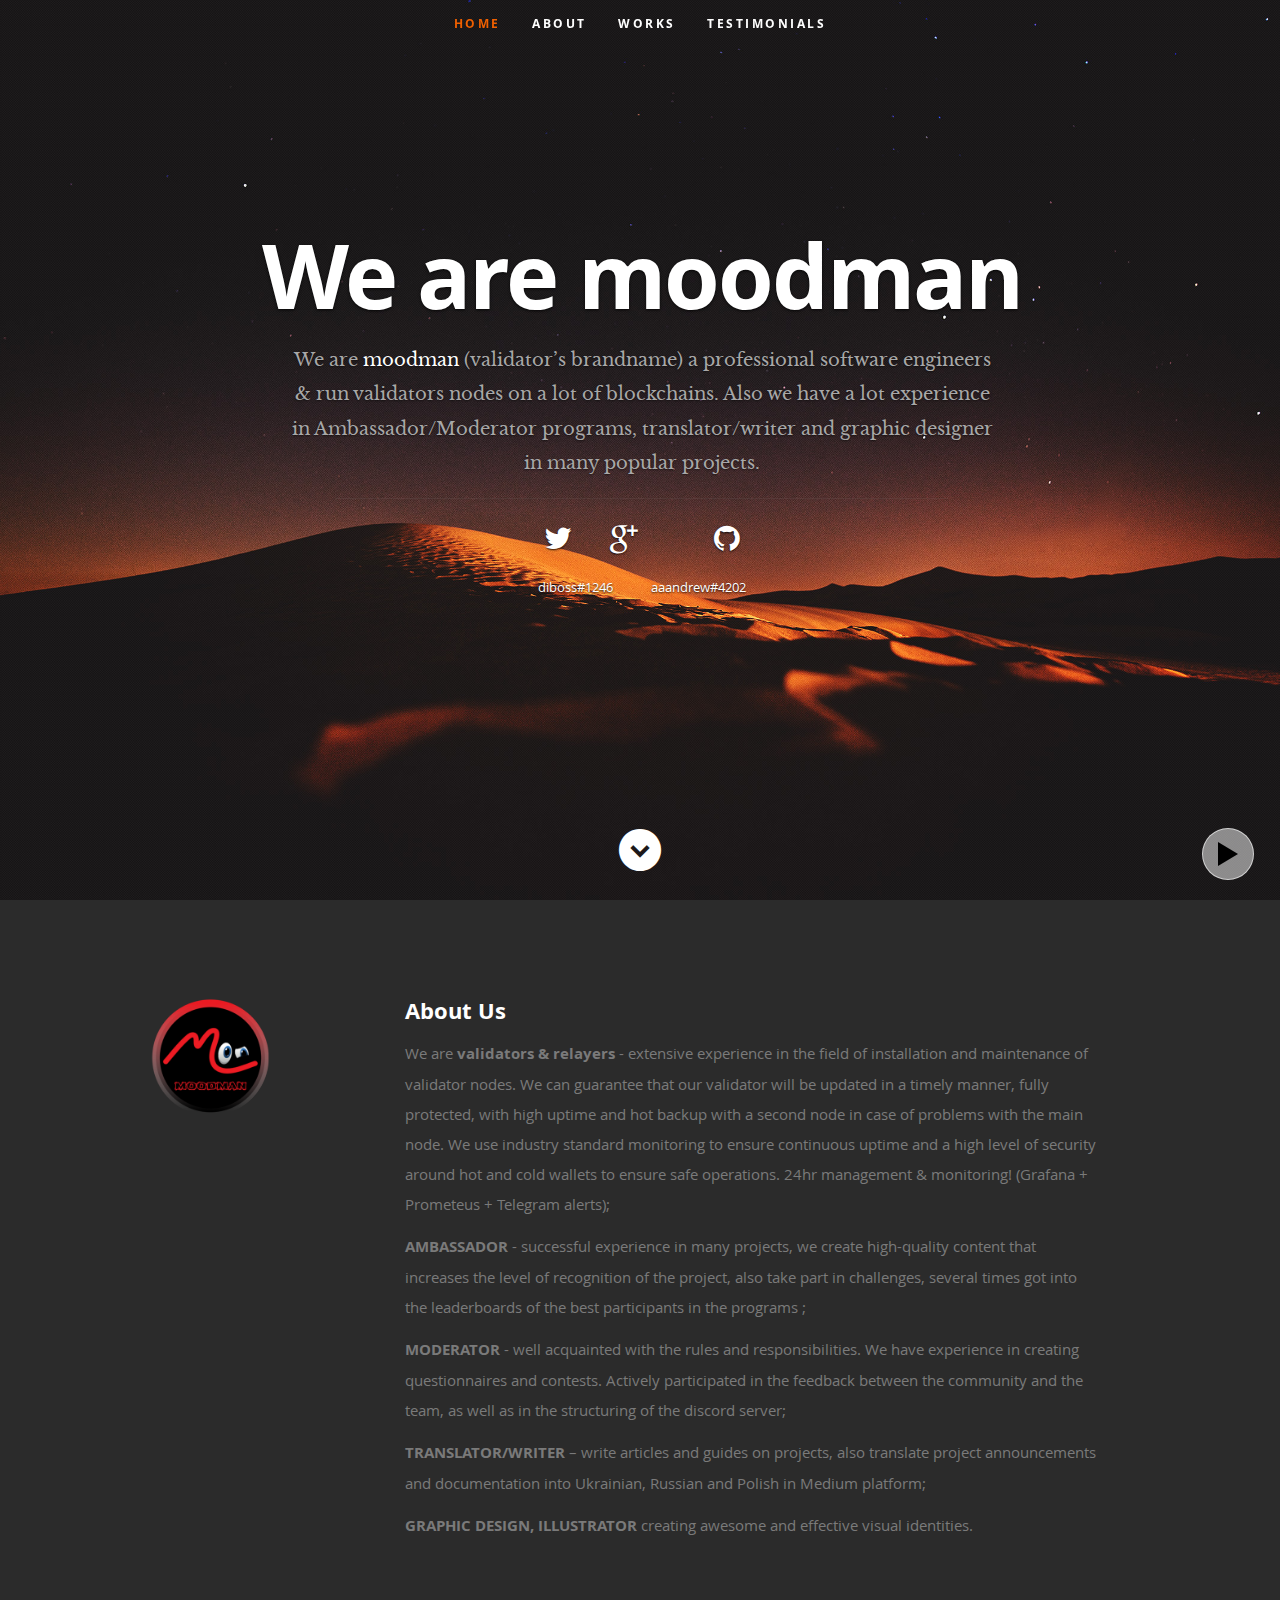
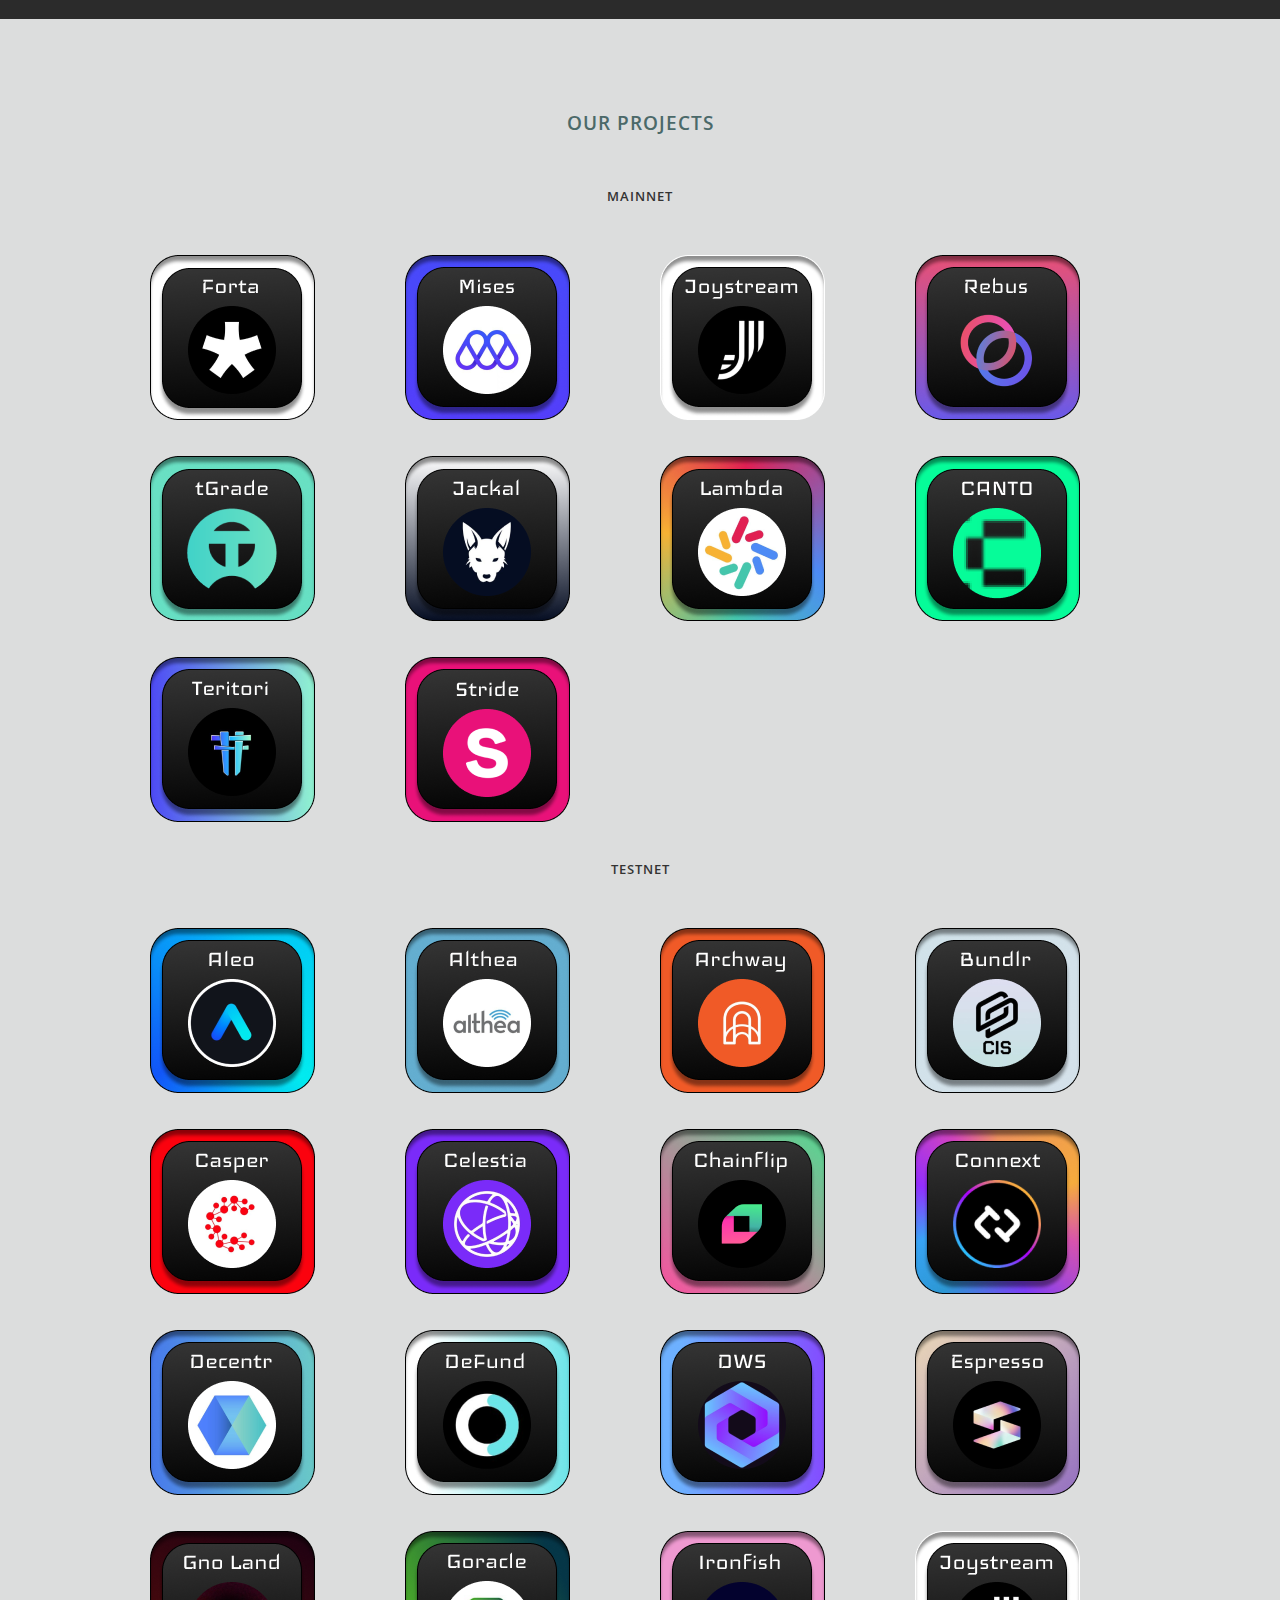
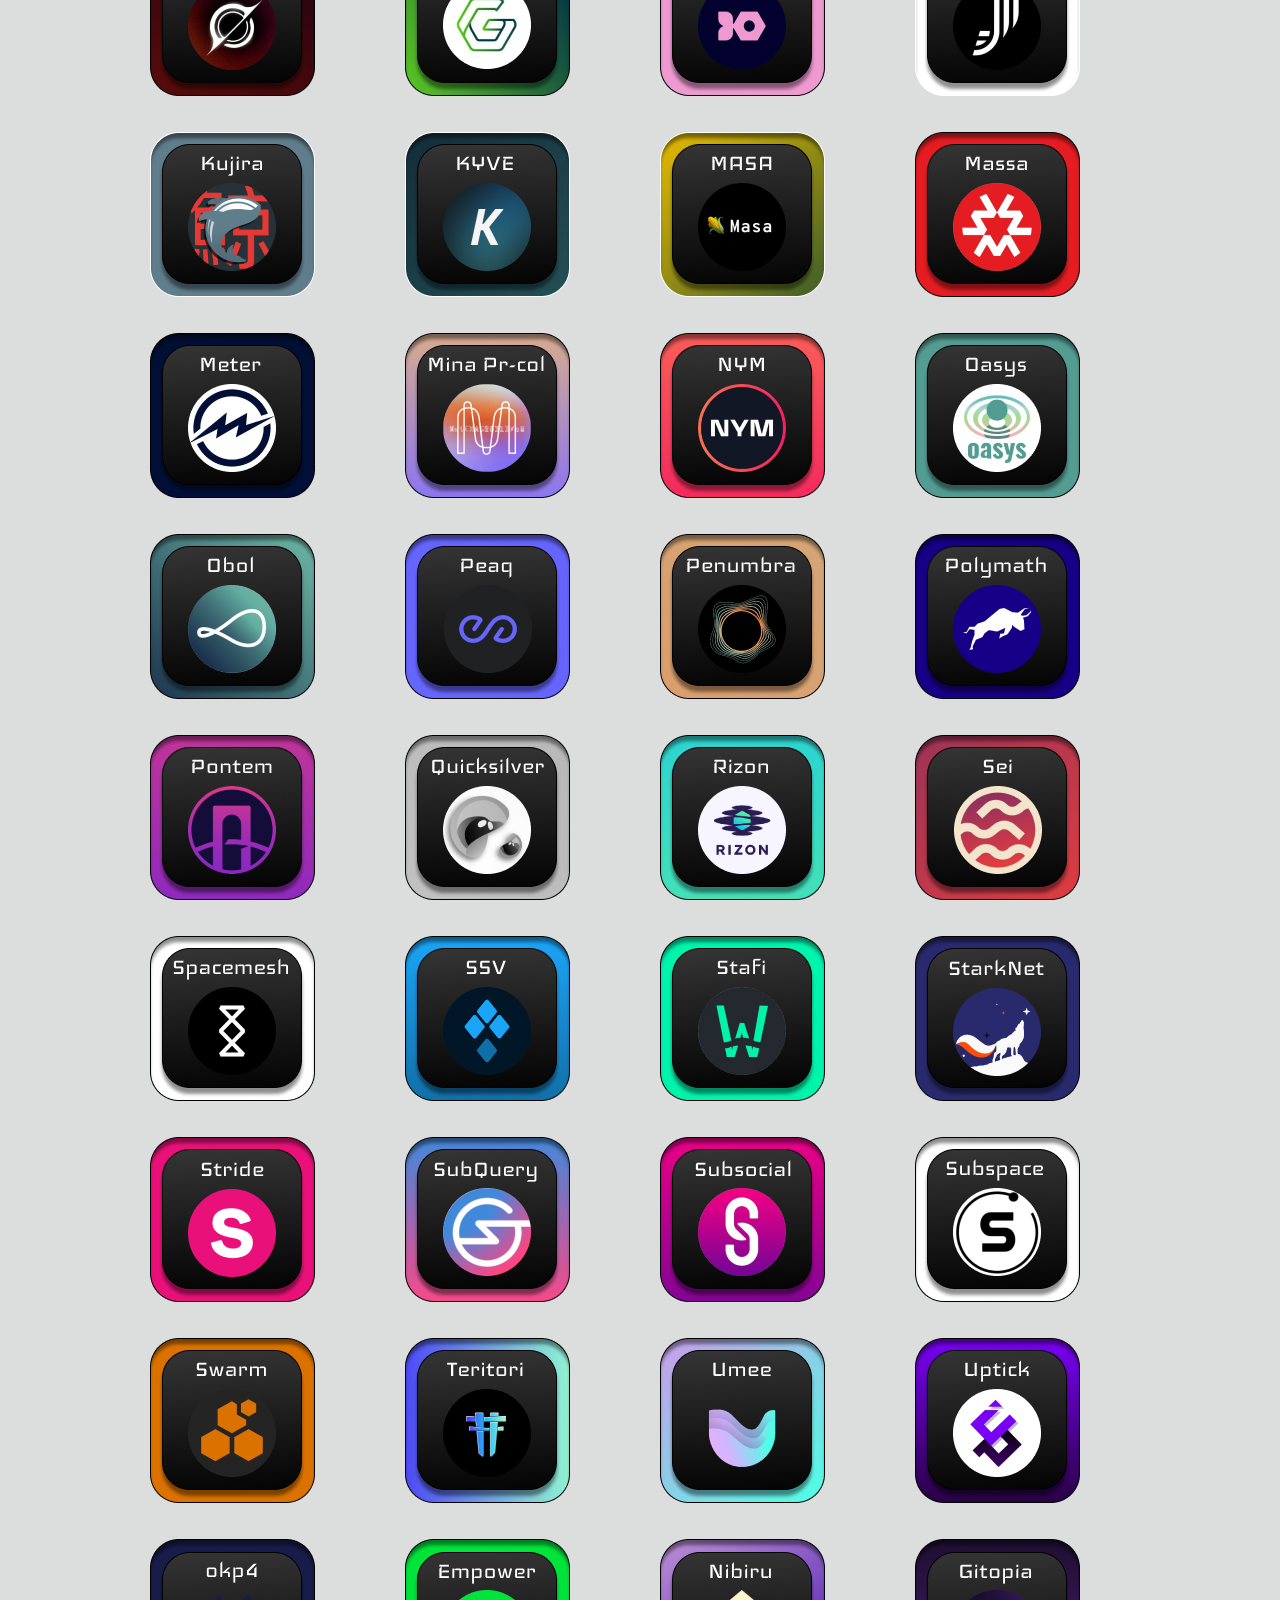
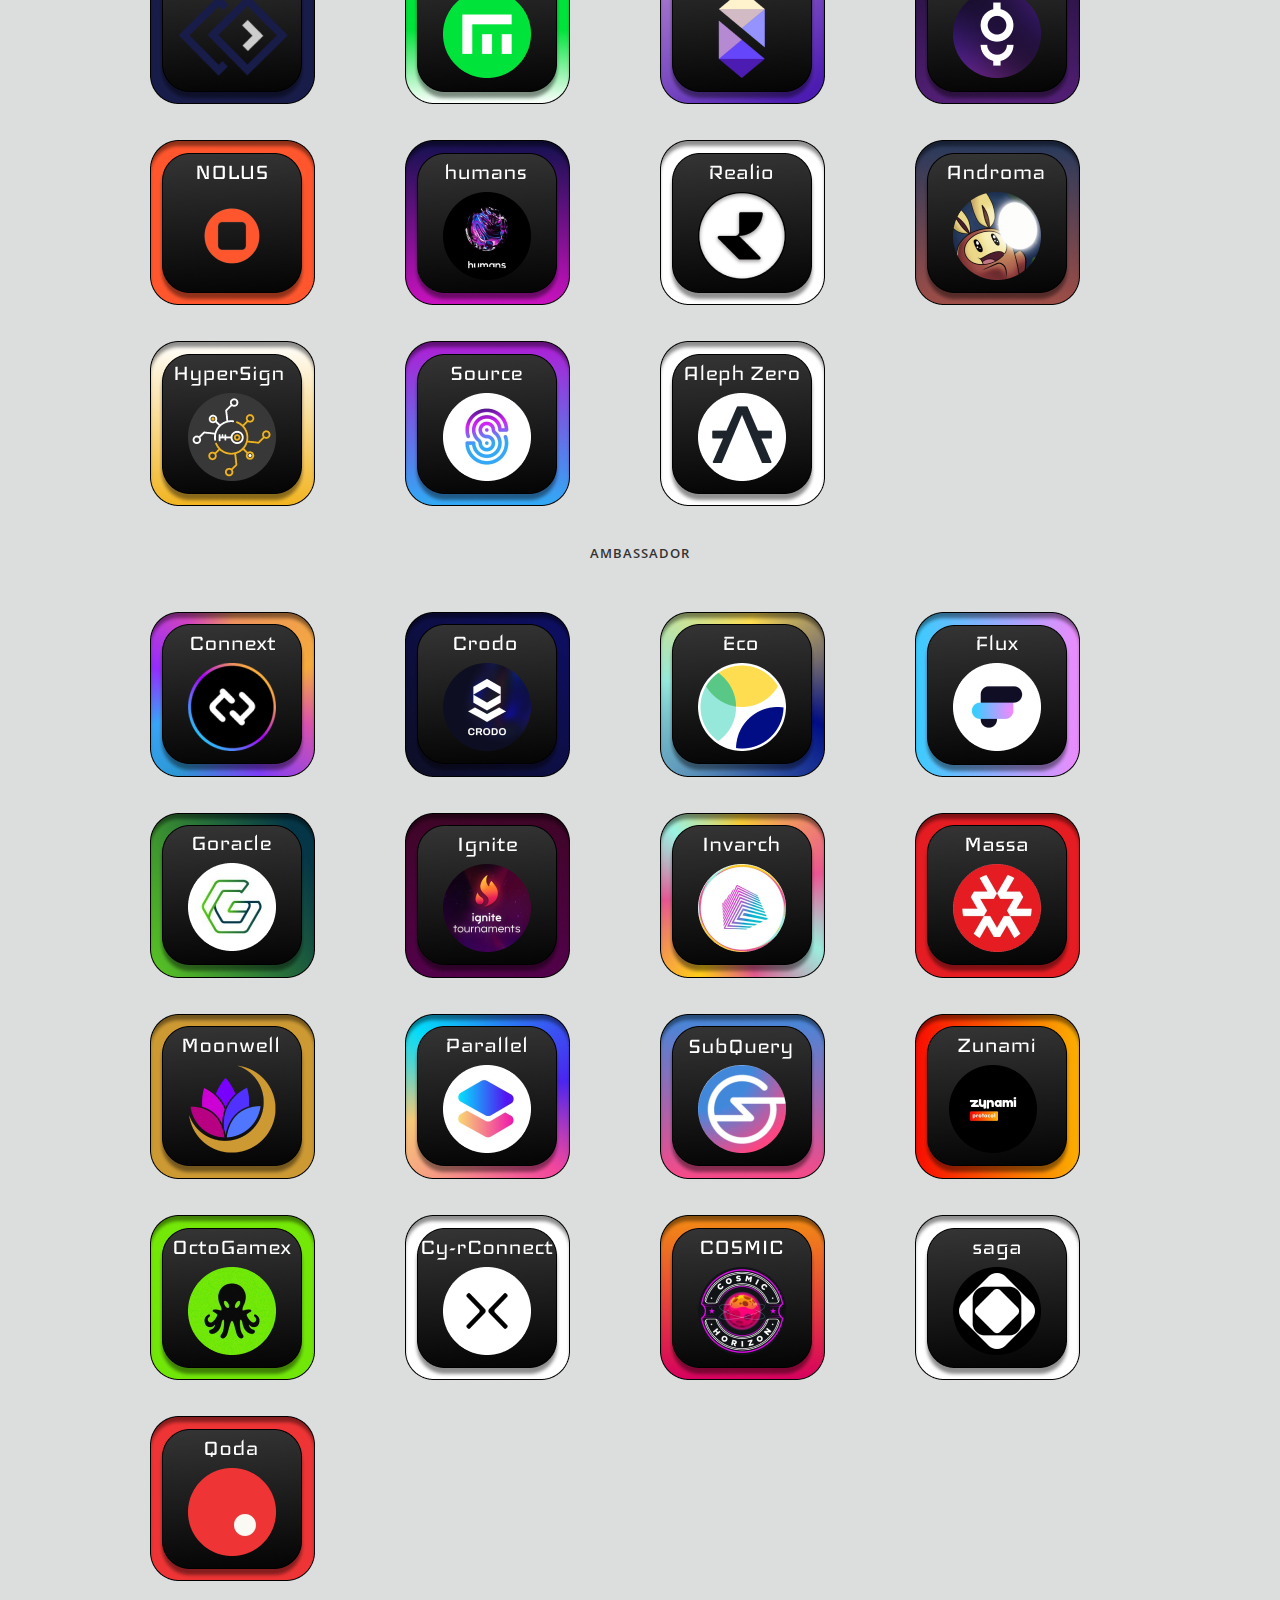
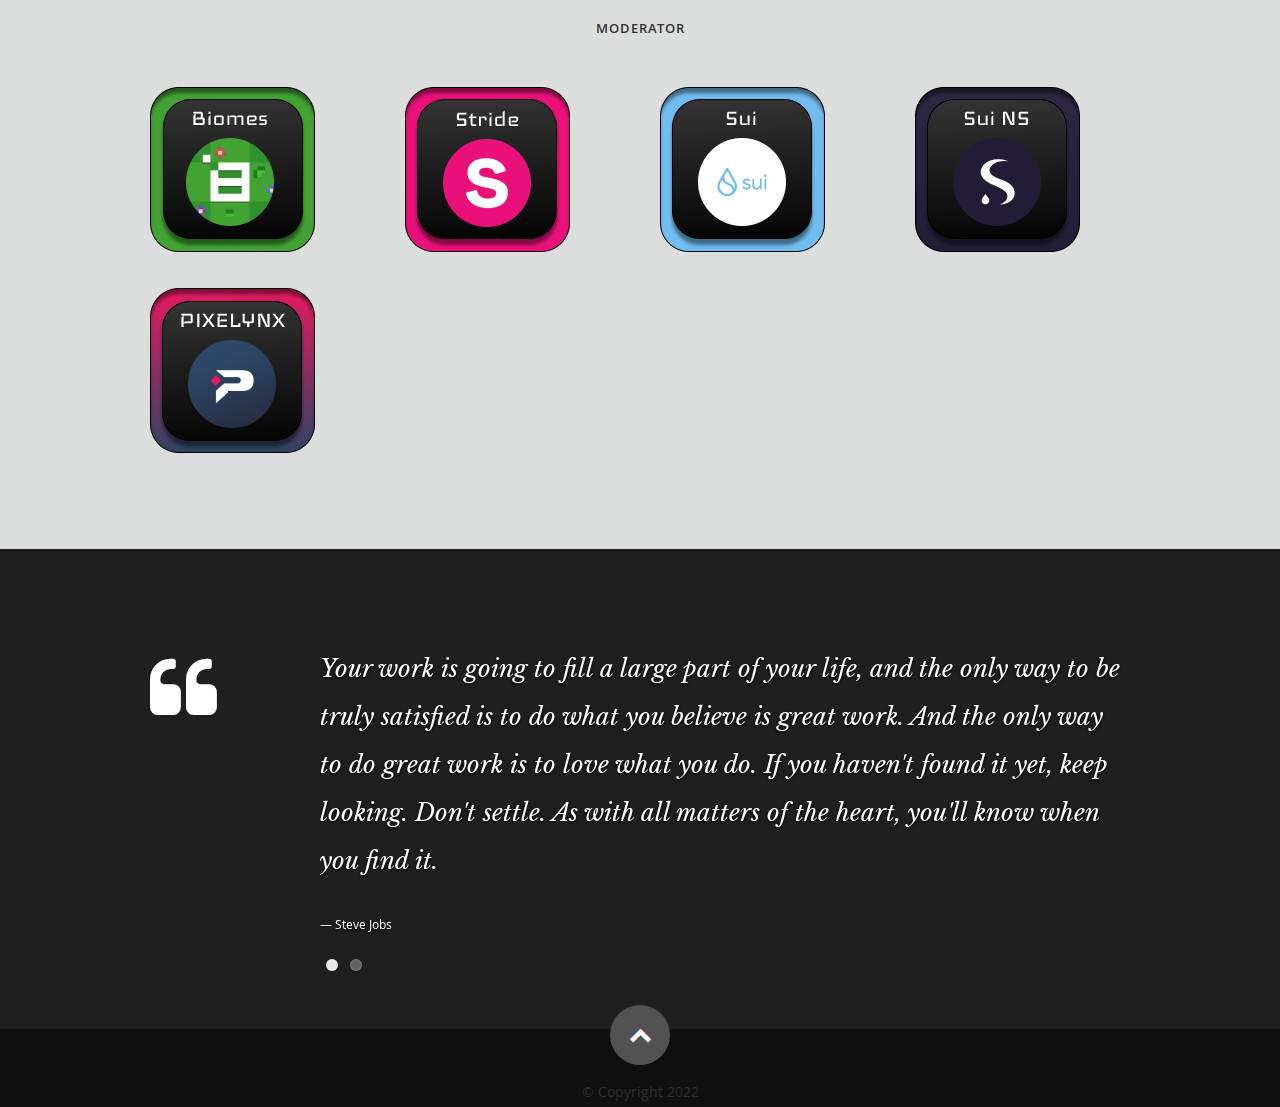
==== commit ea822427: "typo fix" ====
--- a/index.html
+++ b/index.html
@@ -58,7 +58,7 @@
          <div class="banner-text">
             <h1 class="responsive-headline">We are moodman</h1>
             <h3>We are <span>moodman</span> (validator’s brandname) a professional software engineers & run validators nodes on a lot of
-                blockchains. Also have a lot experience in Ambassador/Moderator programs, translator/writer and graphic
+                blockchains. Also we have a lot experience in Ambassador/Moderator programs, translator/writer and graphic
                 designer  in many popular projects.</h3>
             <hr />
             <ul class="social">
@@ -131,7 +131,7 @@
 
          <div class="twelve columns collapsed">
 
-            <h1>My projects</h1>
+            <h1>Our projects</h1>
 
              <h2>Mainnet</h2>
 
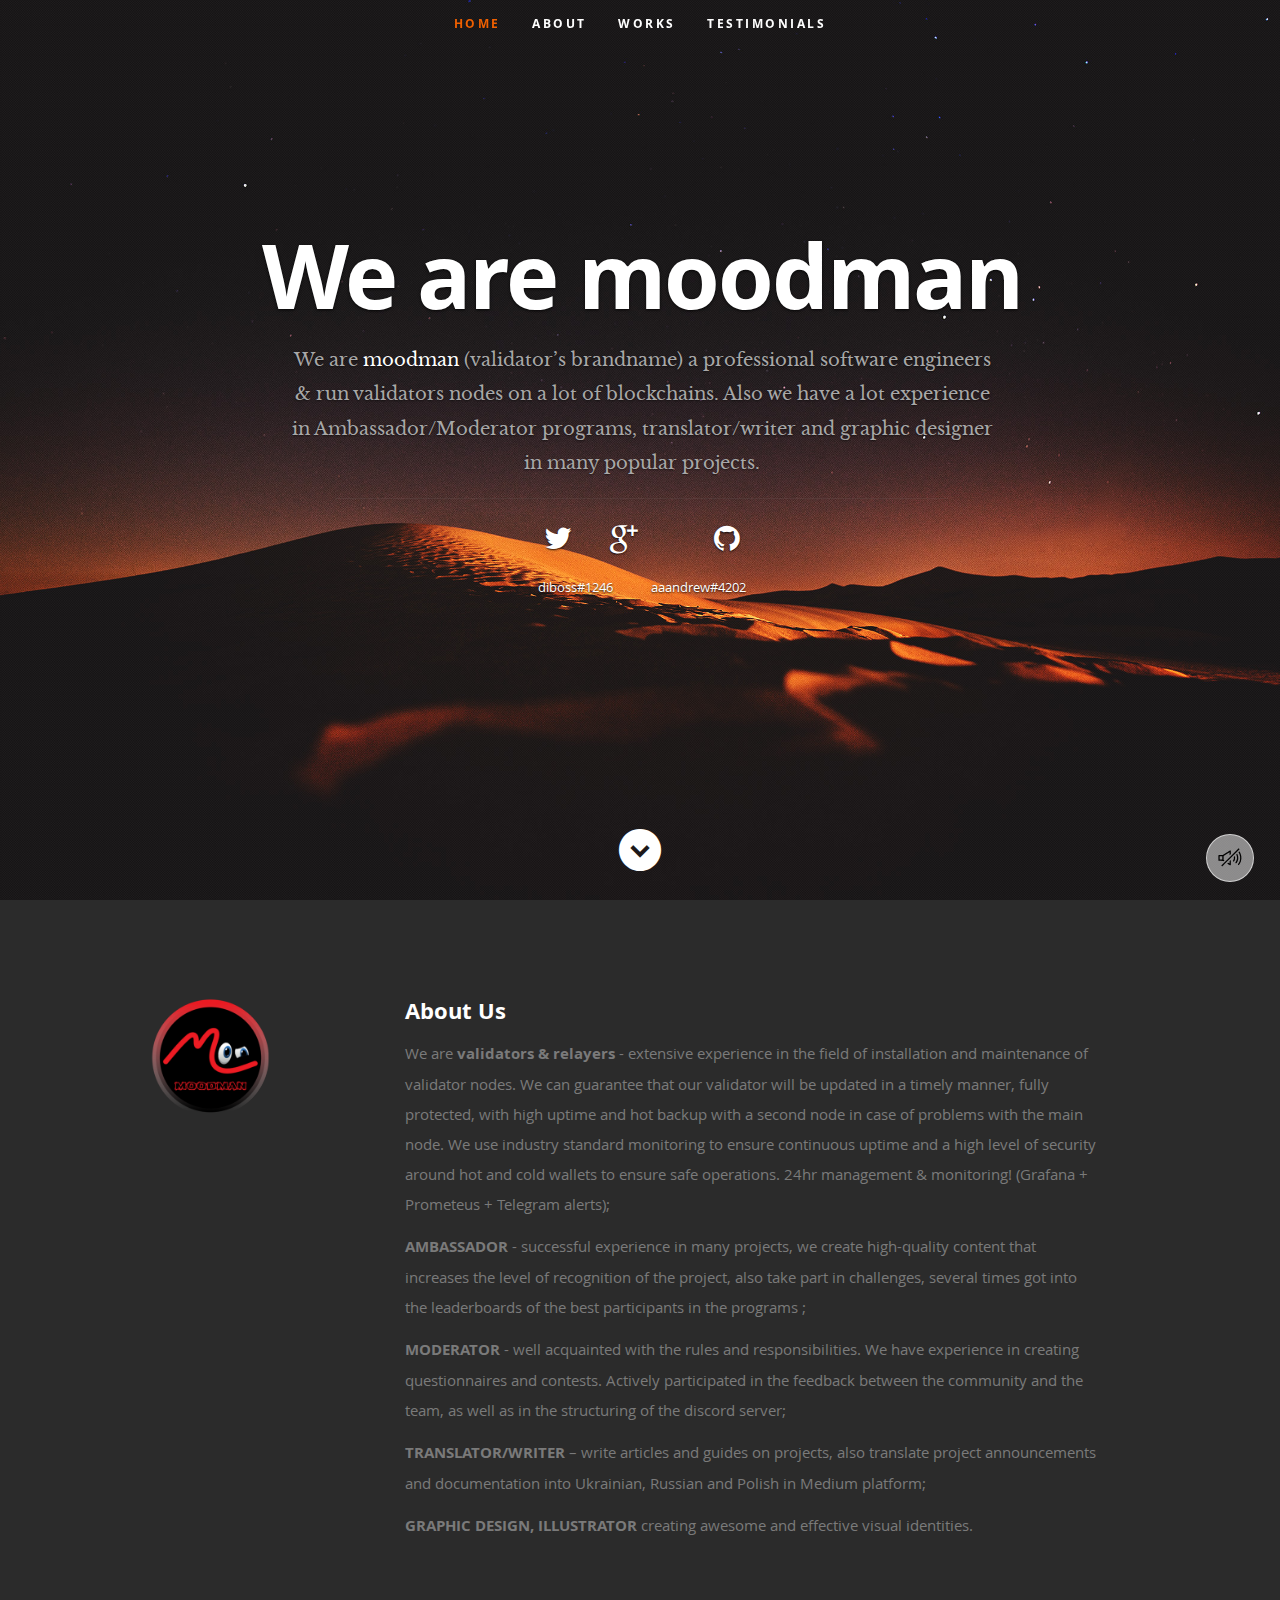
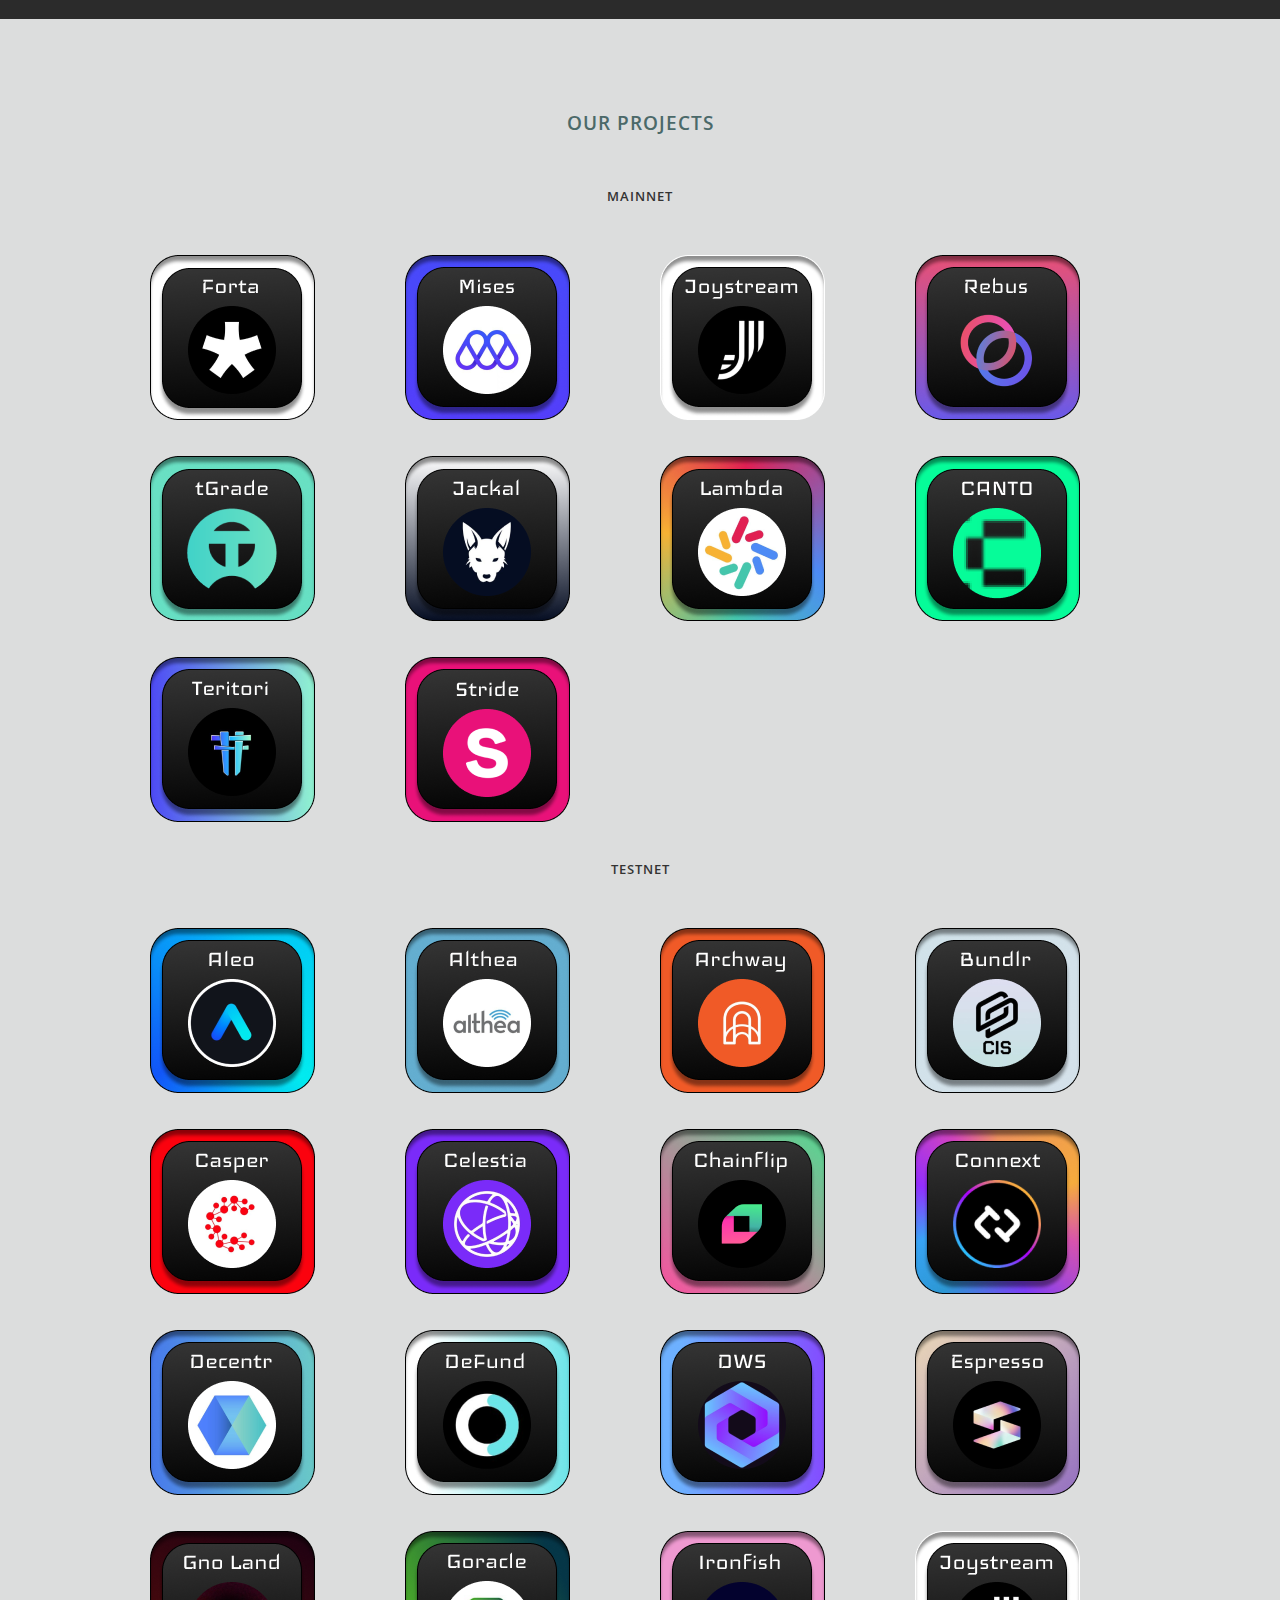
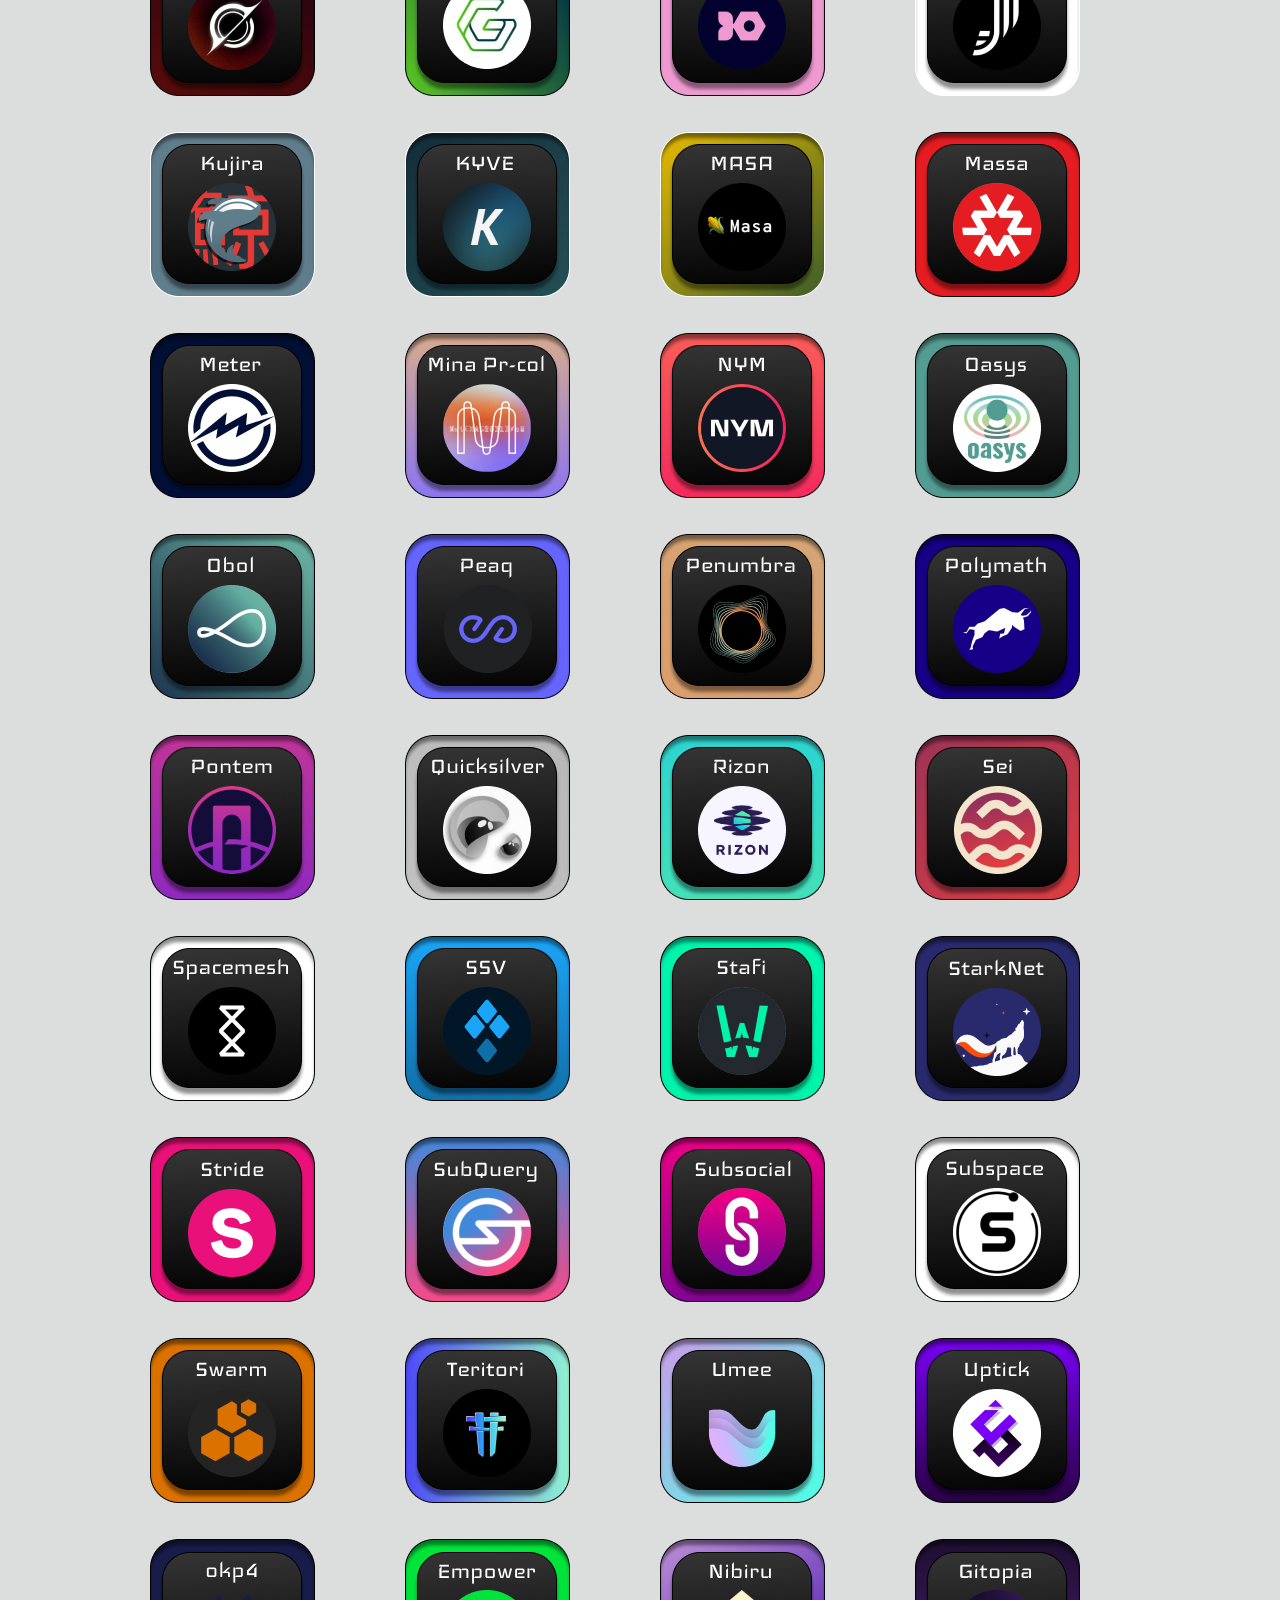
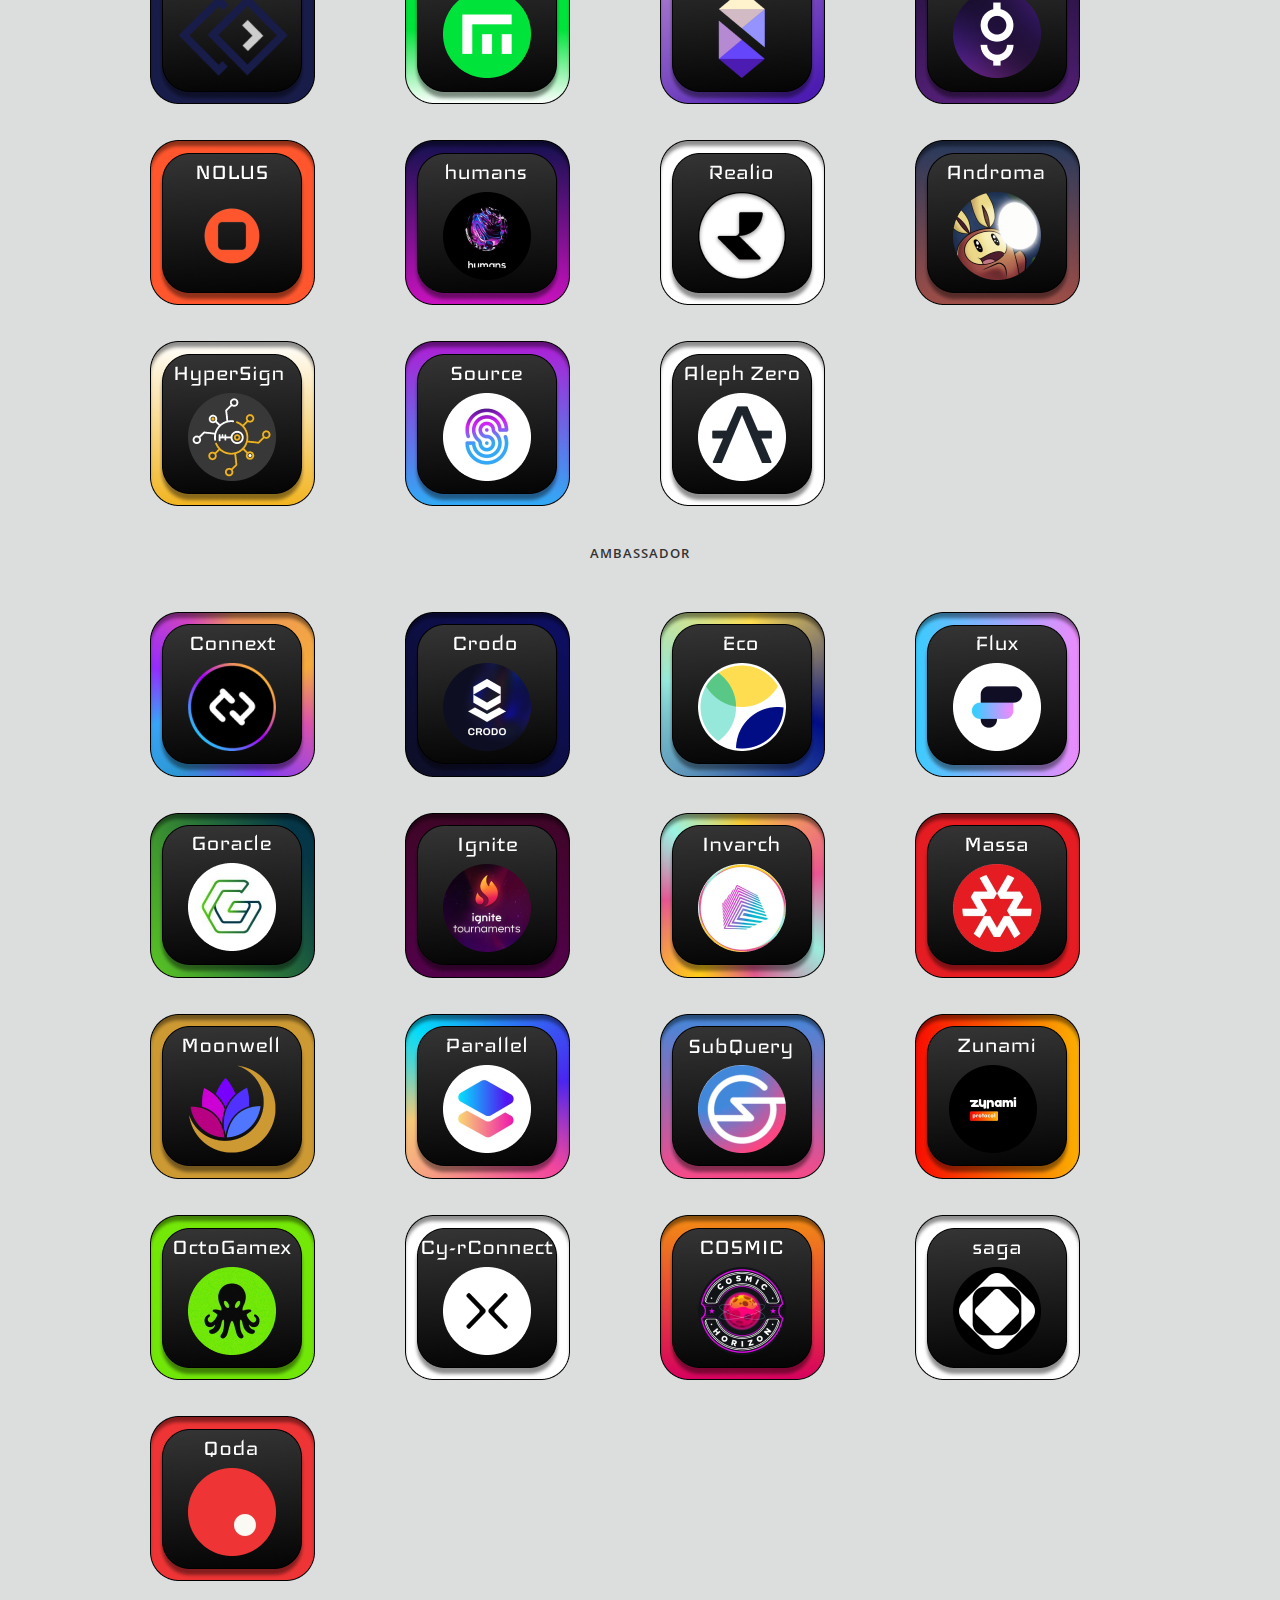
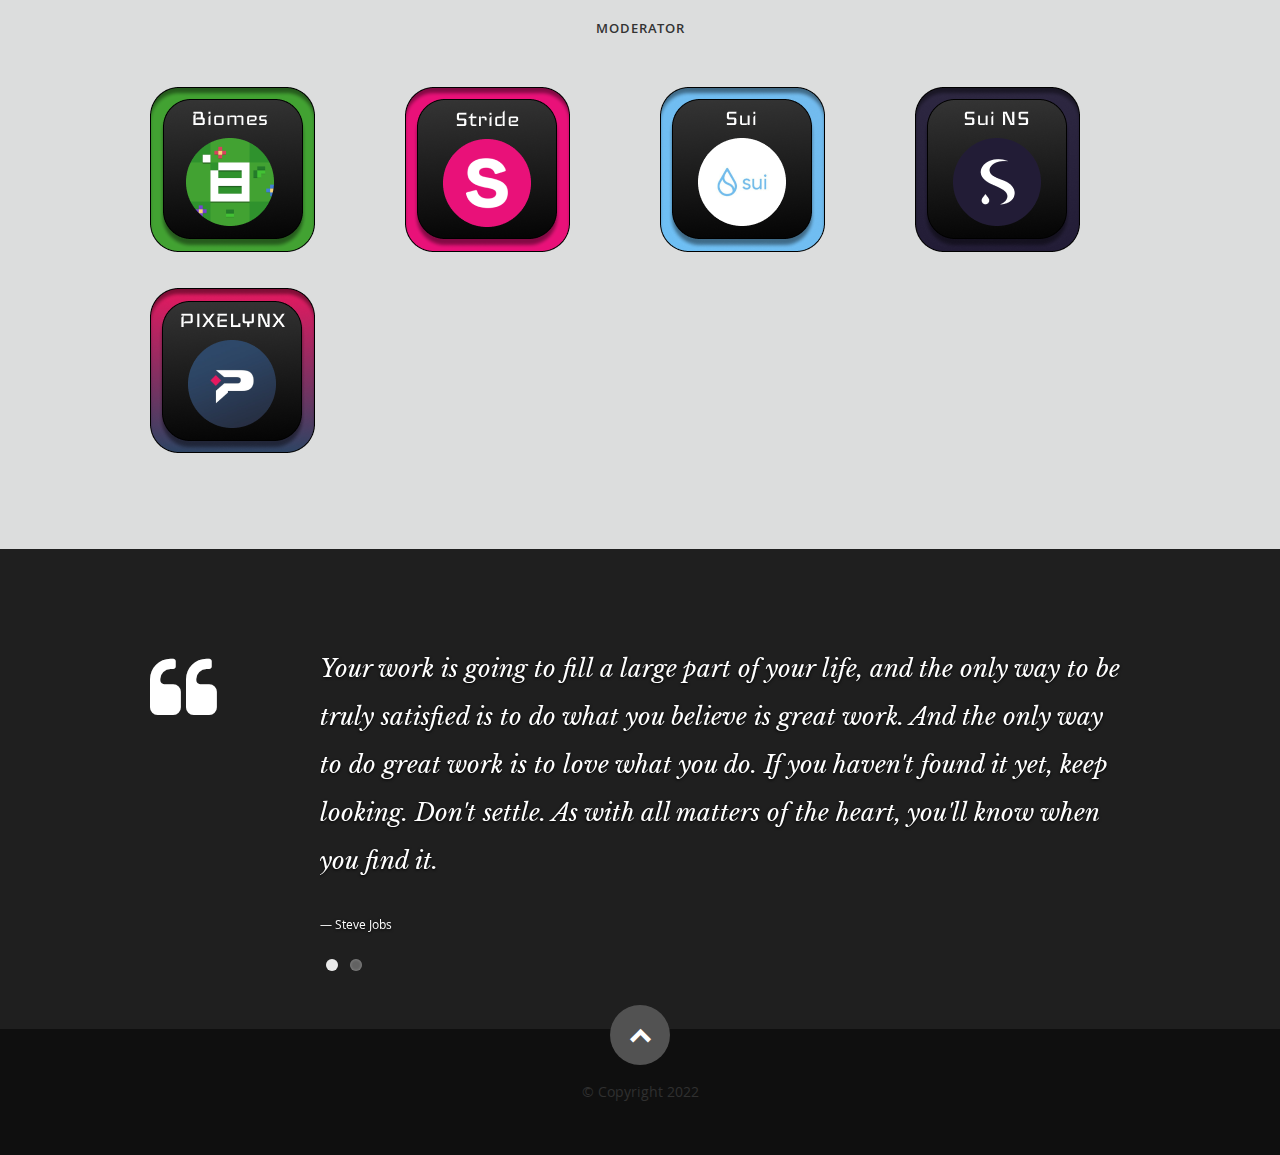
==== commit 57662bba: "fix music" ====
--- a/index.html
+++ b/index.html
@@ -7,7 +7,7 @@
    <!--- Basic Page Needs
    ================================================== -->
    <meta charset="utf-8">
-	<title>Ceevee - Free Responsive HTML5/CSS3 Template</title>
+	<title>Moodman</title>
 	<meta name="description" content="">
 	<meta name="author" content="">
 
--- a/css/audio.css
+++ b/css/audio.css
@@ -1,11 +1,11 @@
 #player-container #play-pause {
   cursor: pointer;
   text-indent: -999999px;
-  height:52px;
-  width: 52px;
+  height:48px;
+  width: 48px;
   border-radius: 50%;
   border: 1px solid rgba(255,255,255,0.6);
-  margin-bottom: 20px;
+  margin-bottom: 18px;
   margin-right: 26px;
   z-index: 2;
   background-repeat:no-repeat;
@@ -14,10 +14,10 @@
   color: rgba(0,0,0,0.9);
 }
 .play {
-  background-image: url([data-uri]);
+  background-image: url([data-uri]);
 }
 .pause {
-   background-image: url([data-uri])!important;
+   background-image: url([data-uri])!important;
 }
 
 #player-container {
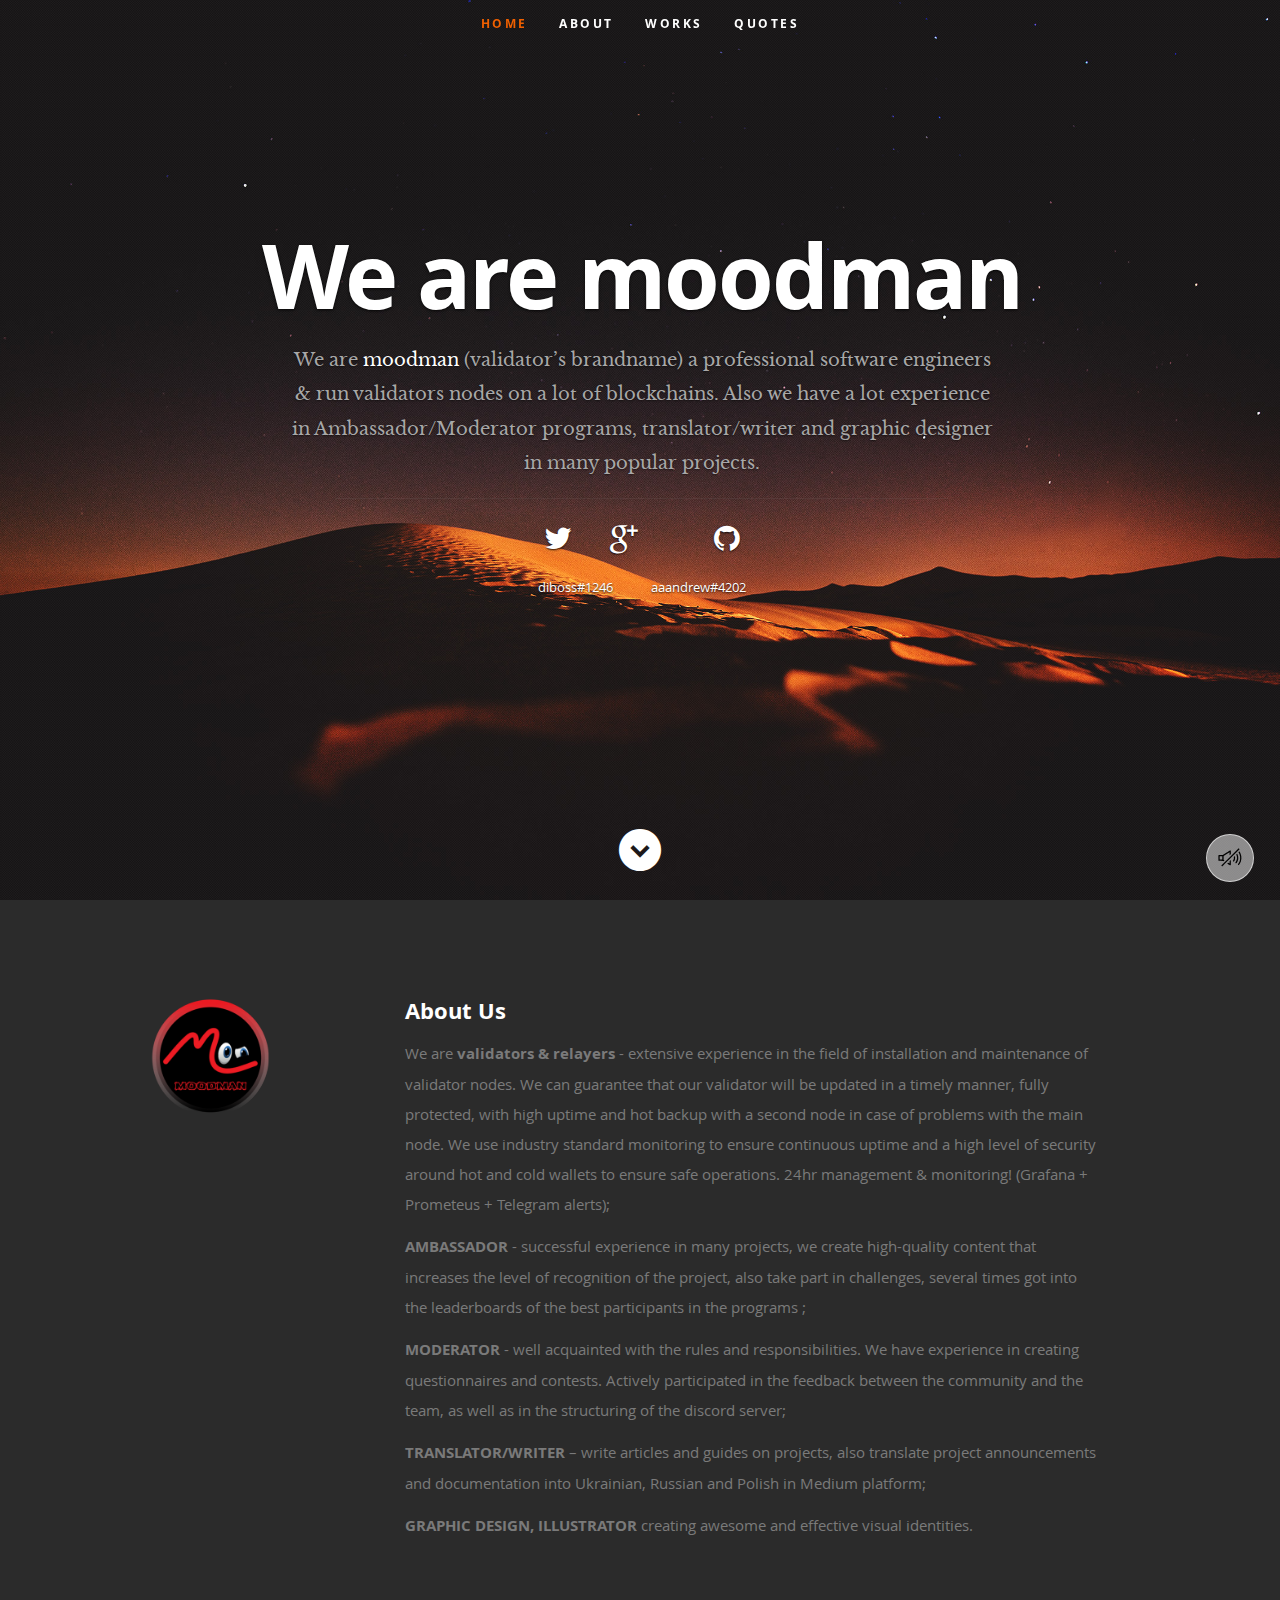
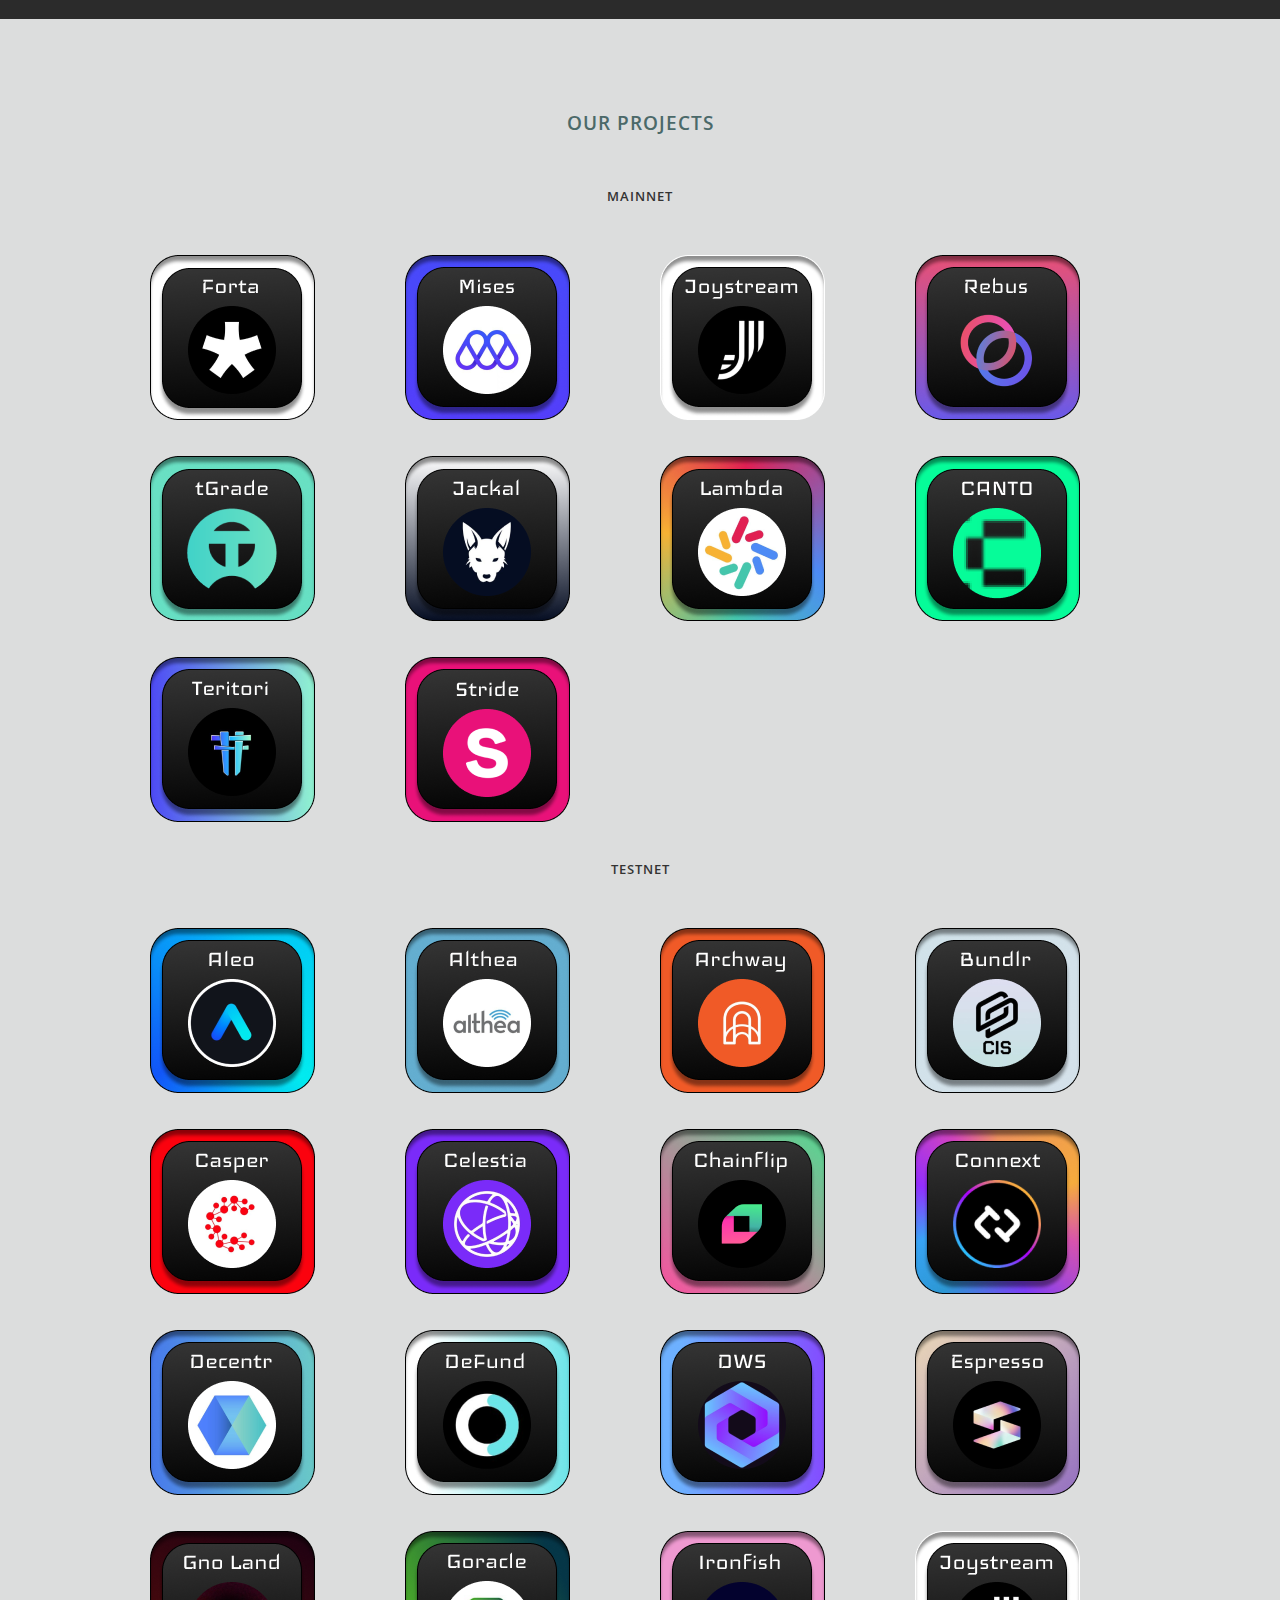
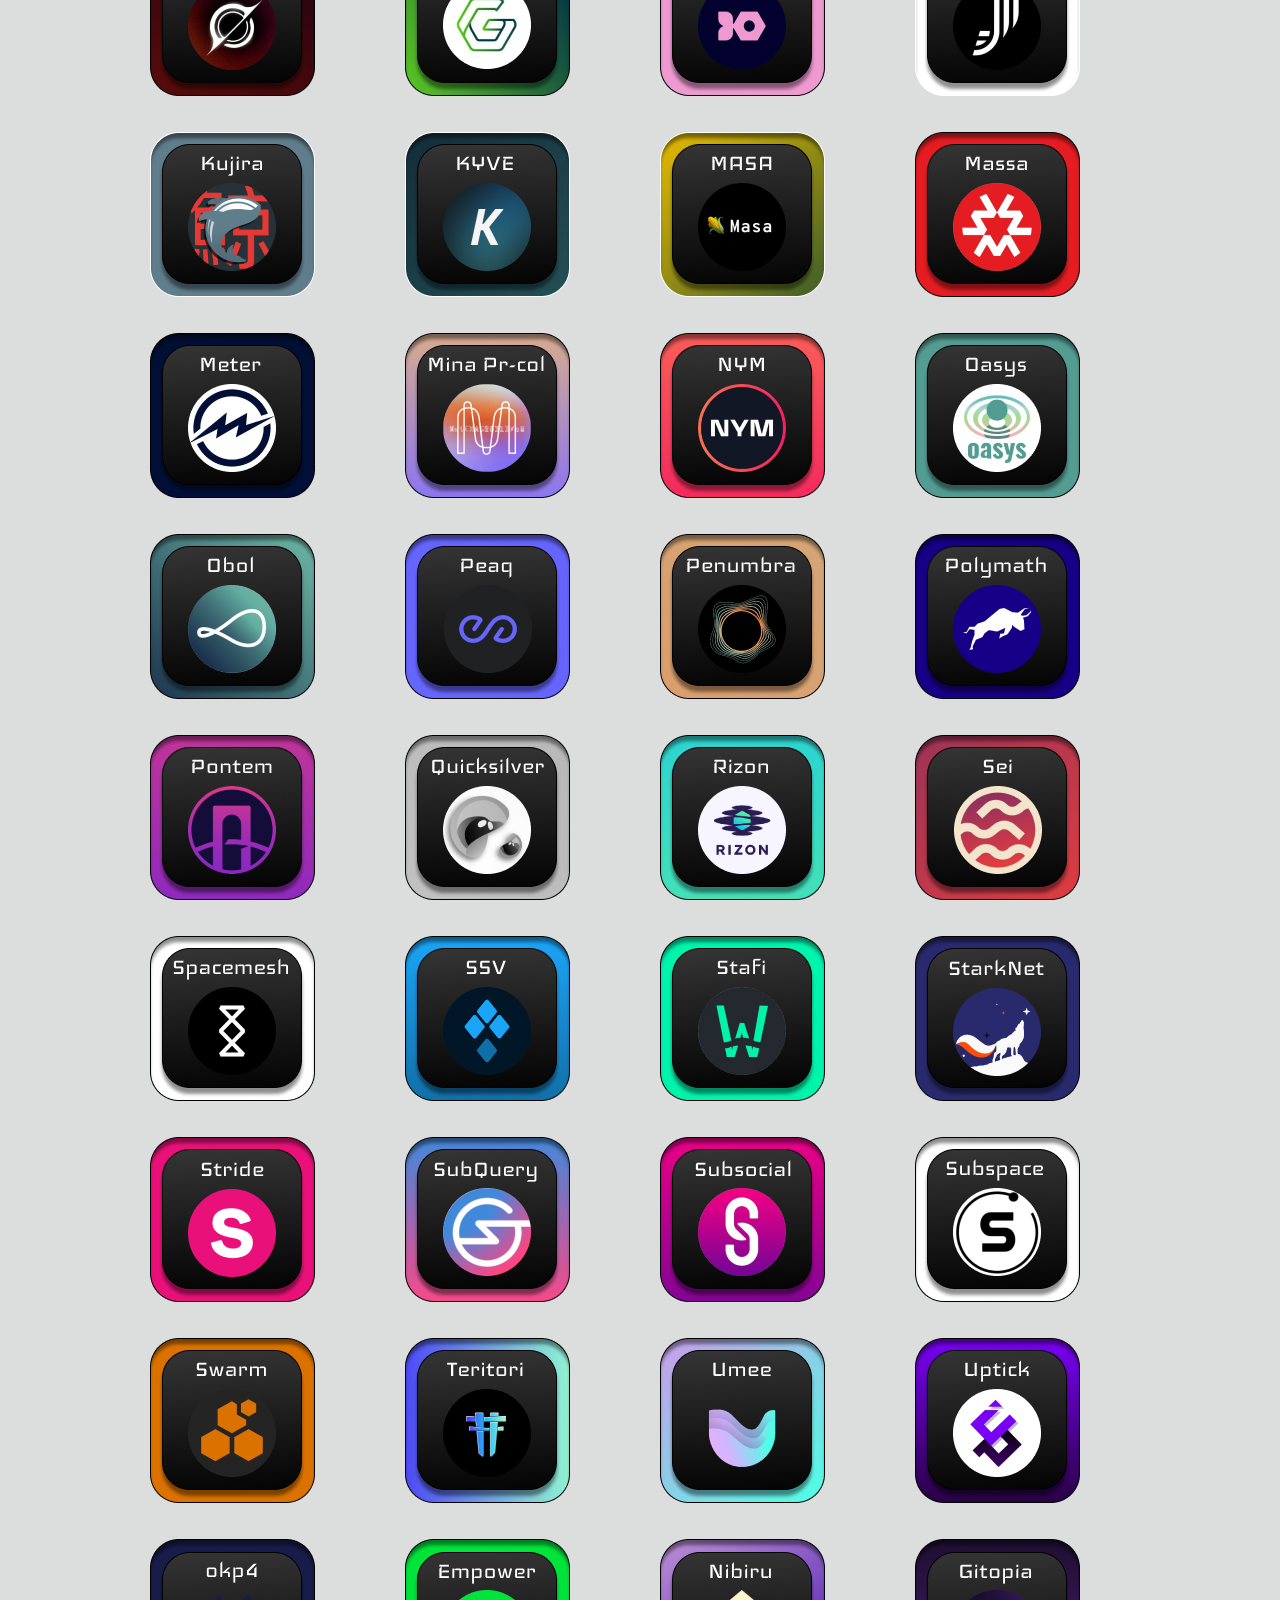
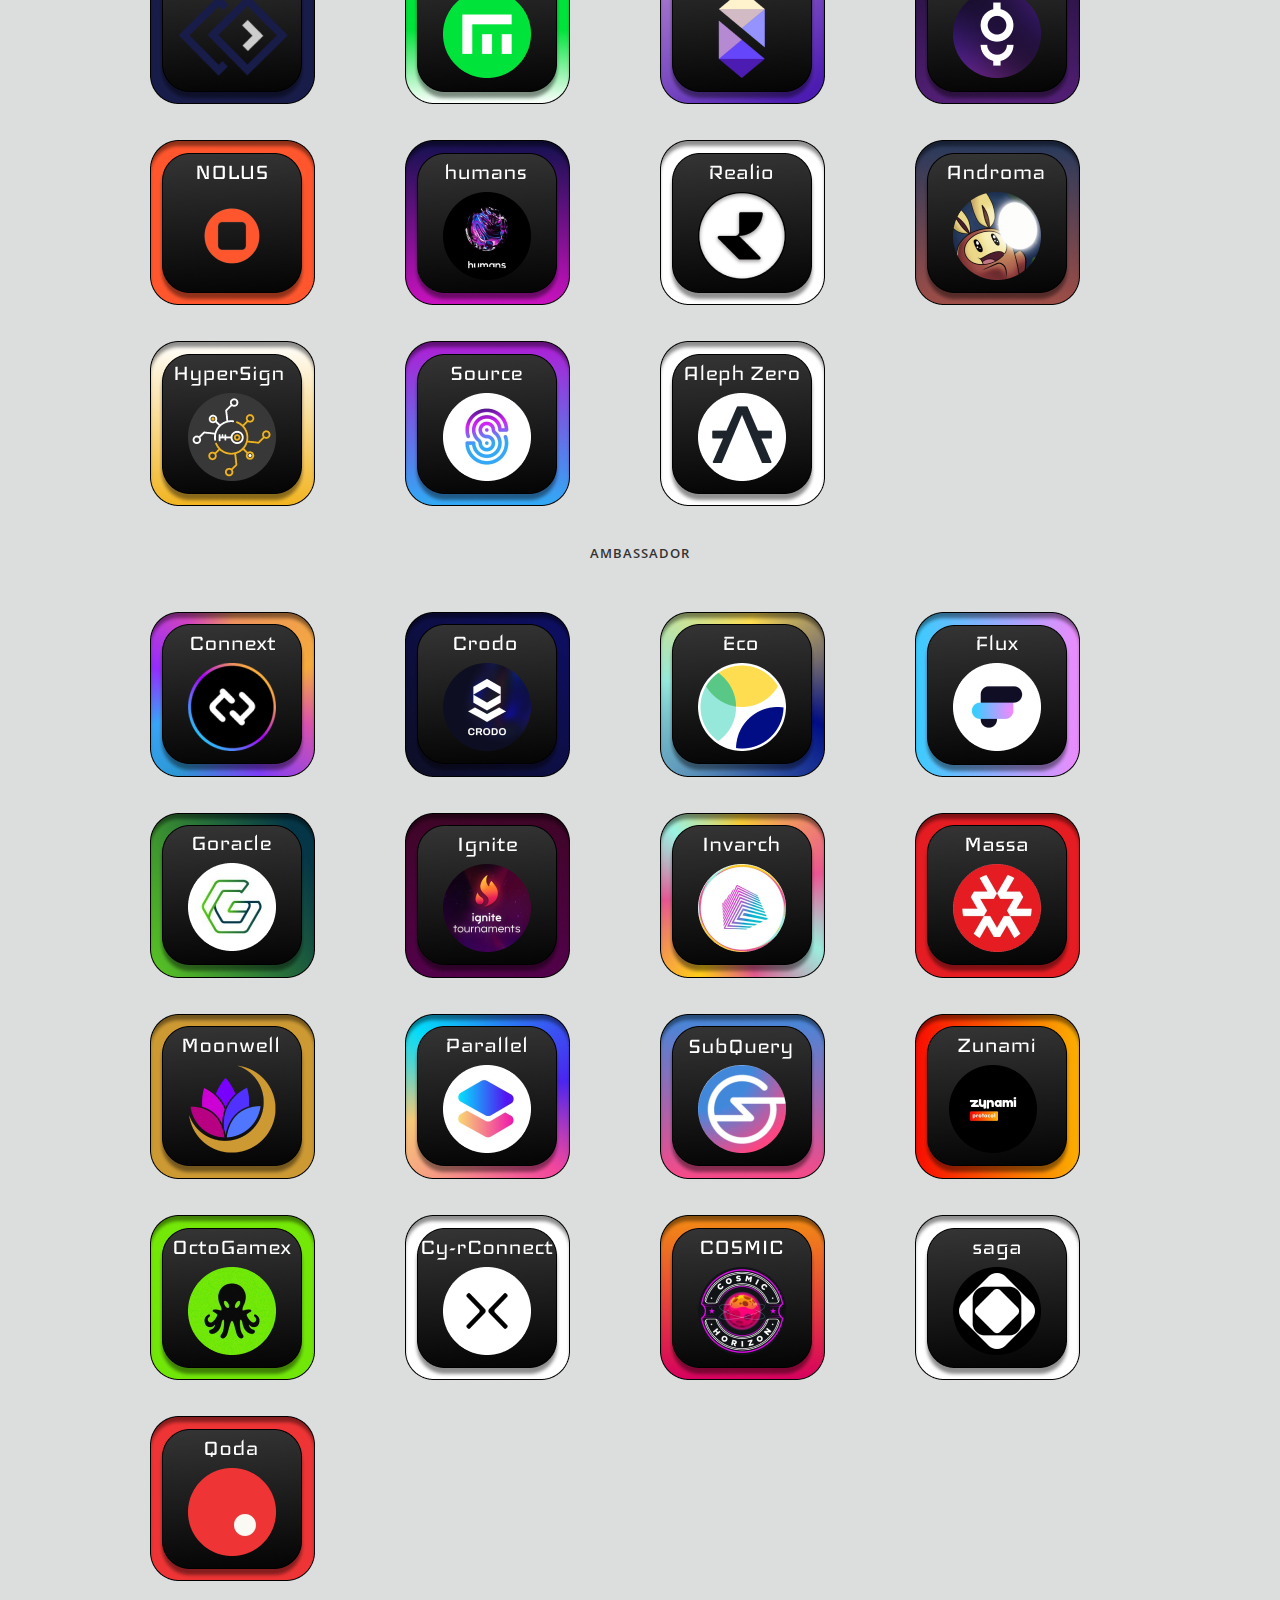
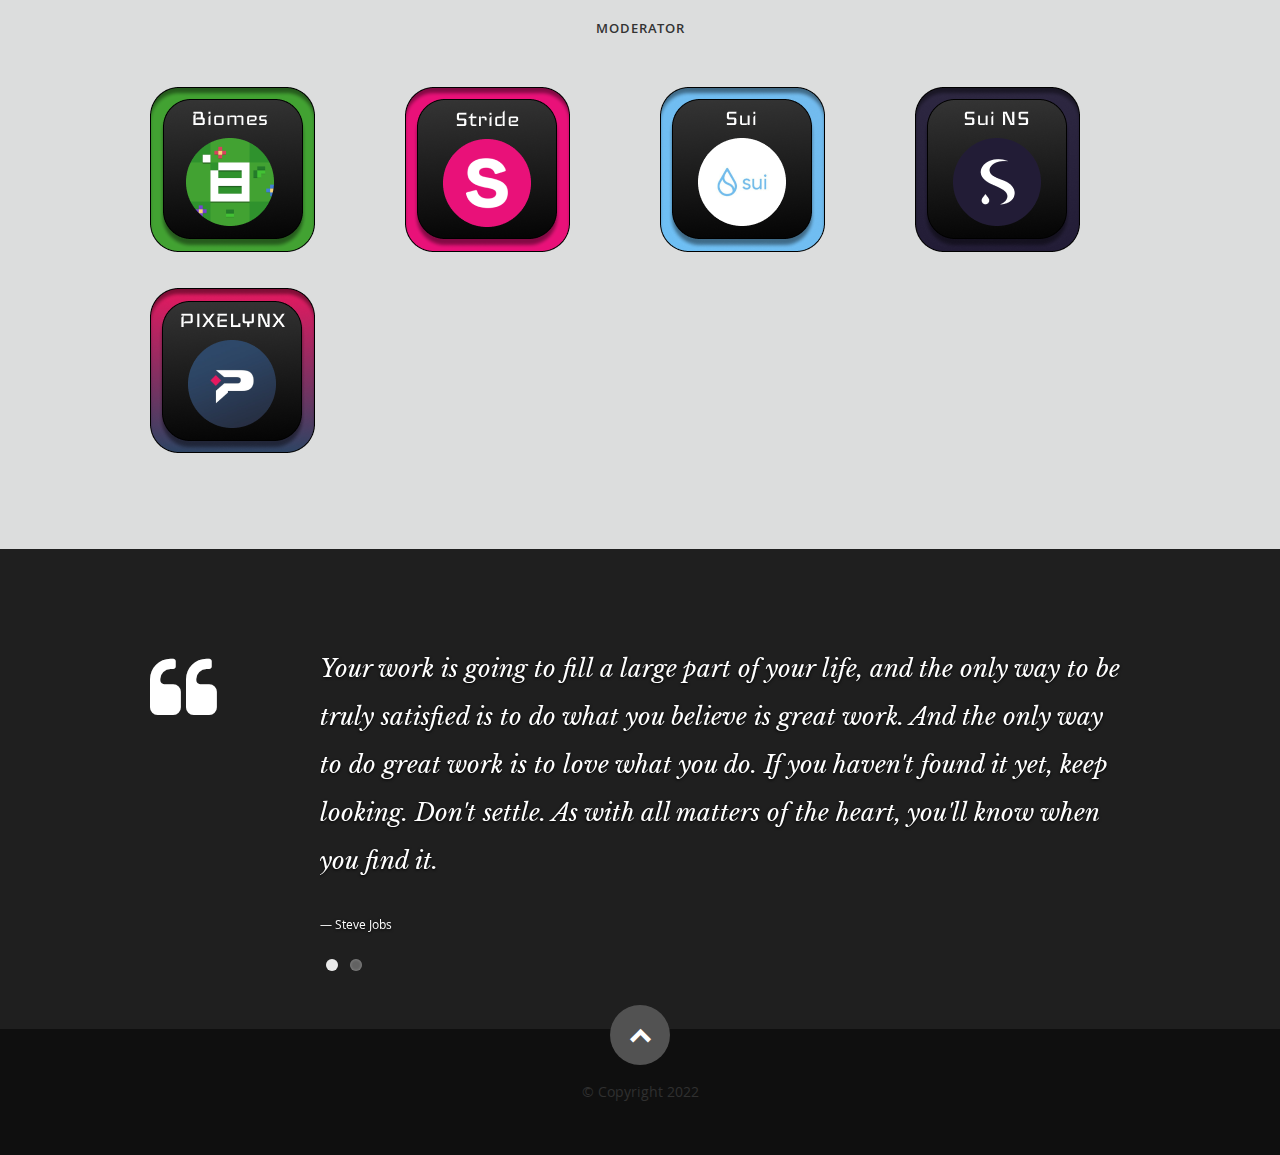
==== commit 8e3c3f10: "Rename testimonials section to quotes" ====
--- a/index.html
+++ b/index.html
@@ -49,7 +49,7 @@
             <li class="current"><a class="smoothscroll" href="#home">Home</a></li>
             <li><a class="smoothscroll" href="#about">About</a></li>
             <li><a class="smoothscroll" href="#portfolio">Works</a></li>
-            <li><a class="smoothscroll" href="#testimonials">Testimonials</a></li>
+            <li><a class="smoothscroll" href="#quotes">Quotes</a></li>
          </ul> <!-- end #nav -->
 
       </nav> <!-- end #nav-wrap -->
@@ -1177,9 +1177,9 @@
 
 
 
-   <!-- Testimonials Section
+   <!-- Quotes Section
    ================================================== -->
-   <section id="testimonials">
+   <section id="quotes">
 
       <div class="text-container">
 
@@ -1187,7 +1187,7 @@
 
             <div class="two columns header-col">
 
-               <h1><span>Client Testimonials</span></h1>
+               <h1><span>Motivation Quotes</span></h1>
 
             </div>
 
@@ -1225,7 +1225,7 @@
 
        </div>  <!-- text-container ends -->
 
-   </section> <!-- Testimonials Section End-->
+   </section> <!-- Quotes Section End-->
 
 
    <!-- Contact Section
--- a/css/layout.css
+++ b/css/layout.css
@@ -12,7 +12,7 @@
    d. Resume Section
    e. Portfolio Section
    f. Call To Action Section
-   g. Testimonials Section
+   g. Quotes Section
    h. Contact Section
    i. Footer
 
@@ -672,10 +672,10 @@
 }
 
 /* ------------------------------------------------------------------
-/* g. Testimonials
-/* ------------------------------------------------------------------ */
-
-#testimonials {
+/* g. Quotes
+/* ------------------------------------------------------------------ */
+
+#quotes {
    background: #1F1F1F url(../images/testimonials-bg.jpg) no-repeat center center;
    background-size: cover !important;
 	-webkit-background-size: cover !important;
@@ -686,19 +686,19 @@
    width: 100%;
    overflow: hidden;
 }
-#testimonials .text-container {
+#quotes .text-container {
    padding-top: 96px;
    padding-bottom: 66px;
 }
-#testimonials h1 {
+#quotes h1 {
    font: 18px/24px 'opensans-bold', sans-serif;   
    text-transform: uppercase;
    letter-spacing: 3px;
    color: #fff;
 }
-#testimonials h1 span { display: none; }
-#testimonials .header-col { padding-top: 9px; }
-#testimonials .header-col h1:before {
+#quotes h1 span { display: none; }
+#quotes .header-col { padding-top: 9px; }
+#quotes .header-col h1:before {
    font-family: 'FontAwesome';
    content: "\f10d";
 	padding-right: 10px;
@@ -710,30 +710,30 @@
 }
 
 /*	Blockquotes */
-#testimonials blockquote {
+#quotes blockquote {
    margin: 0 0px 30px 0px;
    padding-left: 0;
    position: relative;
    text-shadow: 0px 1px 3px rgba(0, 0, 0, 1);
 }
-#testimonials blockquote:before { content: none; }
-#testimonials blockquote p {
+#quotes blockquote:before { content: none; }
+#quotes blockquote p {
    font-family: 'librebaskerville-italic', serif;
    padding: 0;
    font-size: 24px;
    line-height: 48px;
    color: #fff
 }
-#testimonials blockquote cite {
+#quotes blockquote cite {
    display: block;
    font-size: 12px;
    font-style: normal;
    line-height: 18px;
    color: #fff;
 }
-#testimonials blockquote cite:before { content: "\2014 \0020"; }
-#testimonials blockquote cite a,
-#testimonials blockquote cite a:visited { color: #8B9798; border: none }
+#quotes blockquote cite:before { content: "\2014 \0020"; }
+#quotes blockquote cite a,
+#quotes blockquote cite a:visited { color: #8B9798; border: none }
 
 /* Flex Slider
 /* ------------------------------------------------------------------ */
--- a/css/media-queries.css
+++ b/css/media-queries.css
@@ -62,13 +62,13 @@
    #resume h1 { font: 16px/24px 'opensans-bold', sans-serif; }
    #resume .main-col { padding-right: 5%; }   
 
-   /* Testimonials Section
-   ------------------------------------------------------------------- */
-   #testimonials .header-col h1:before {
+   /* Quotes Section
+   ------------------------------------------------------------------- */
+   #quotes .header-col h1:before {
       font-size: 66px;
       line-height: 66px;
    }
-   #testimonials blockquote p {
+   #quotes blockquote p {
       font-size: 22px;
       line-height: 46px;      
    }
@@ -258,19 +258,19 @@
    .popup-modal {	max-width: 85%; }
 
 
-   /* Testimonials Section
+   /* Quotes Section
    ----------------------------------------------------------------------- */
-   #testimonials .text-container { text-align: center; }
-   #testimonials h1 {
+   #quotes .text-container { text-align: center; }
+   #quotes h1 {
       font: 16px/24px 'opensans-bold', sans-serif;
       text-align: center;
       margin-bottom: 30px;
       text-shadow: 0px 1px 3px rgba(0, 0, 0, 1);
    }
-   #testimonials h1 span { display: block; }
-   #testimonials .header-col h1:before { content: none; }
-   #testimonials blockquote { padding-bottom: 24px; }
-   #testimonials blockquote p {
+   #quotes h1 span { display: block; }
+   #quotes .header-col h1:before { content: none; }
+   #quotes blockquote { padding-bottom: 24px; }
+   #quotes blockquote p {
       font-size: 20px;
       line-height: 42px;      
    }
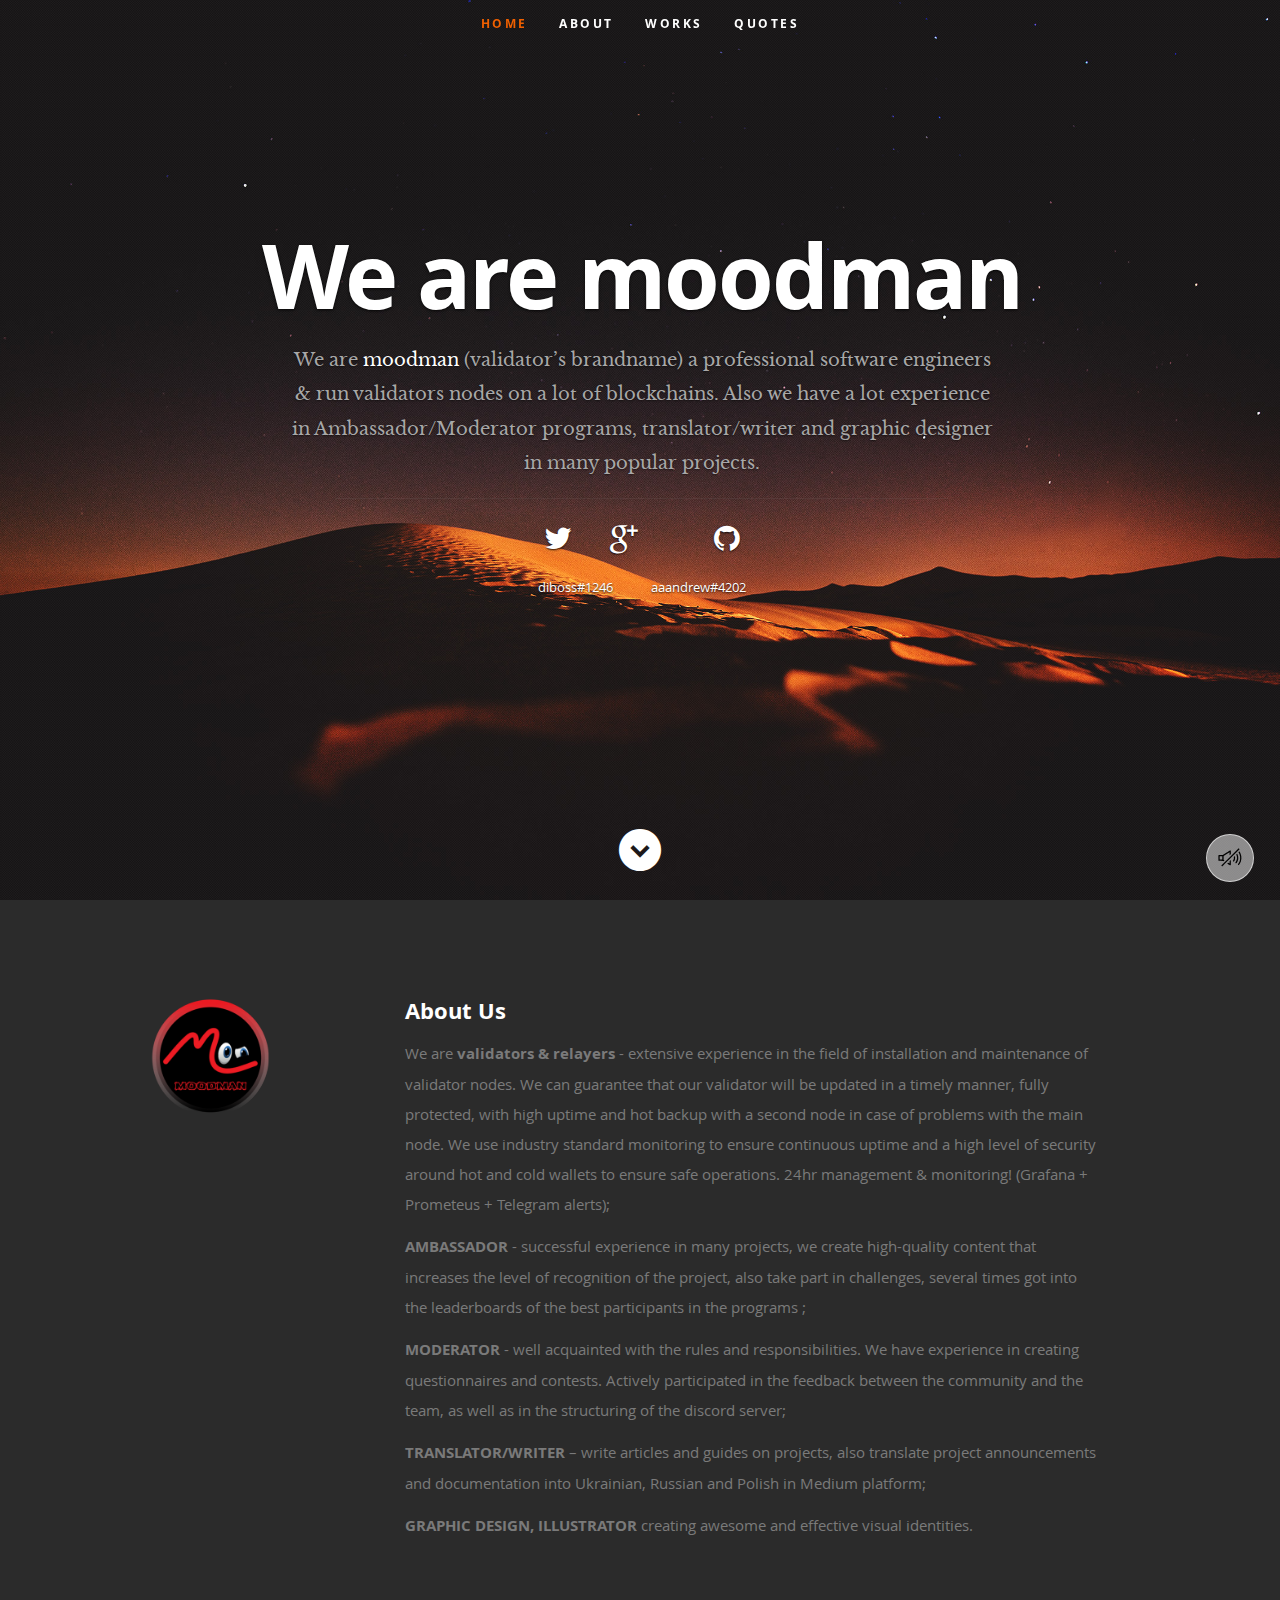
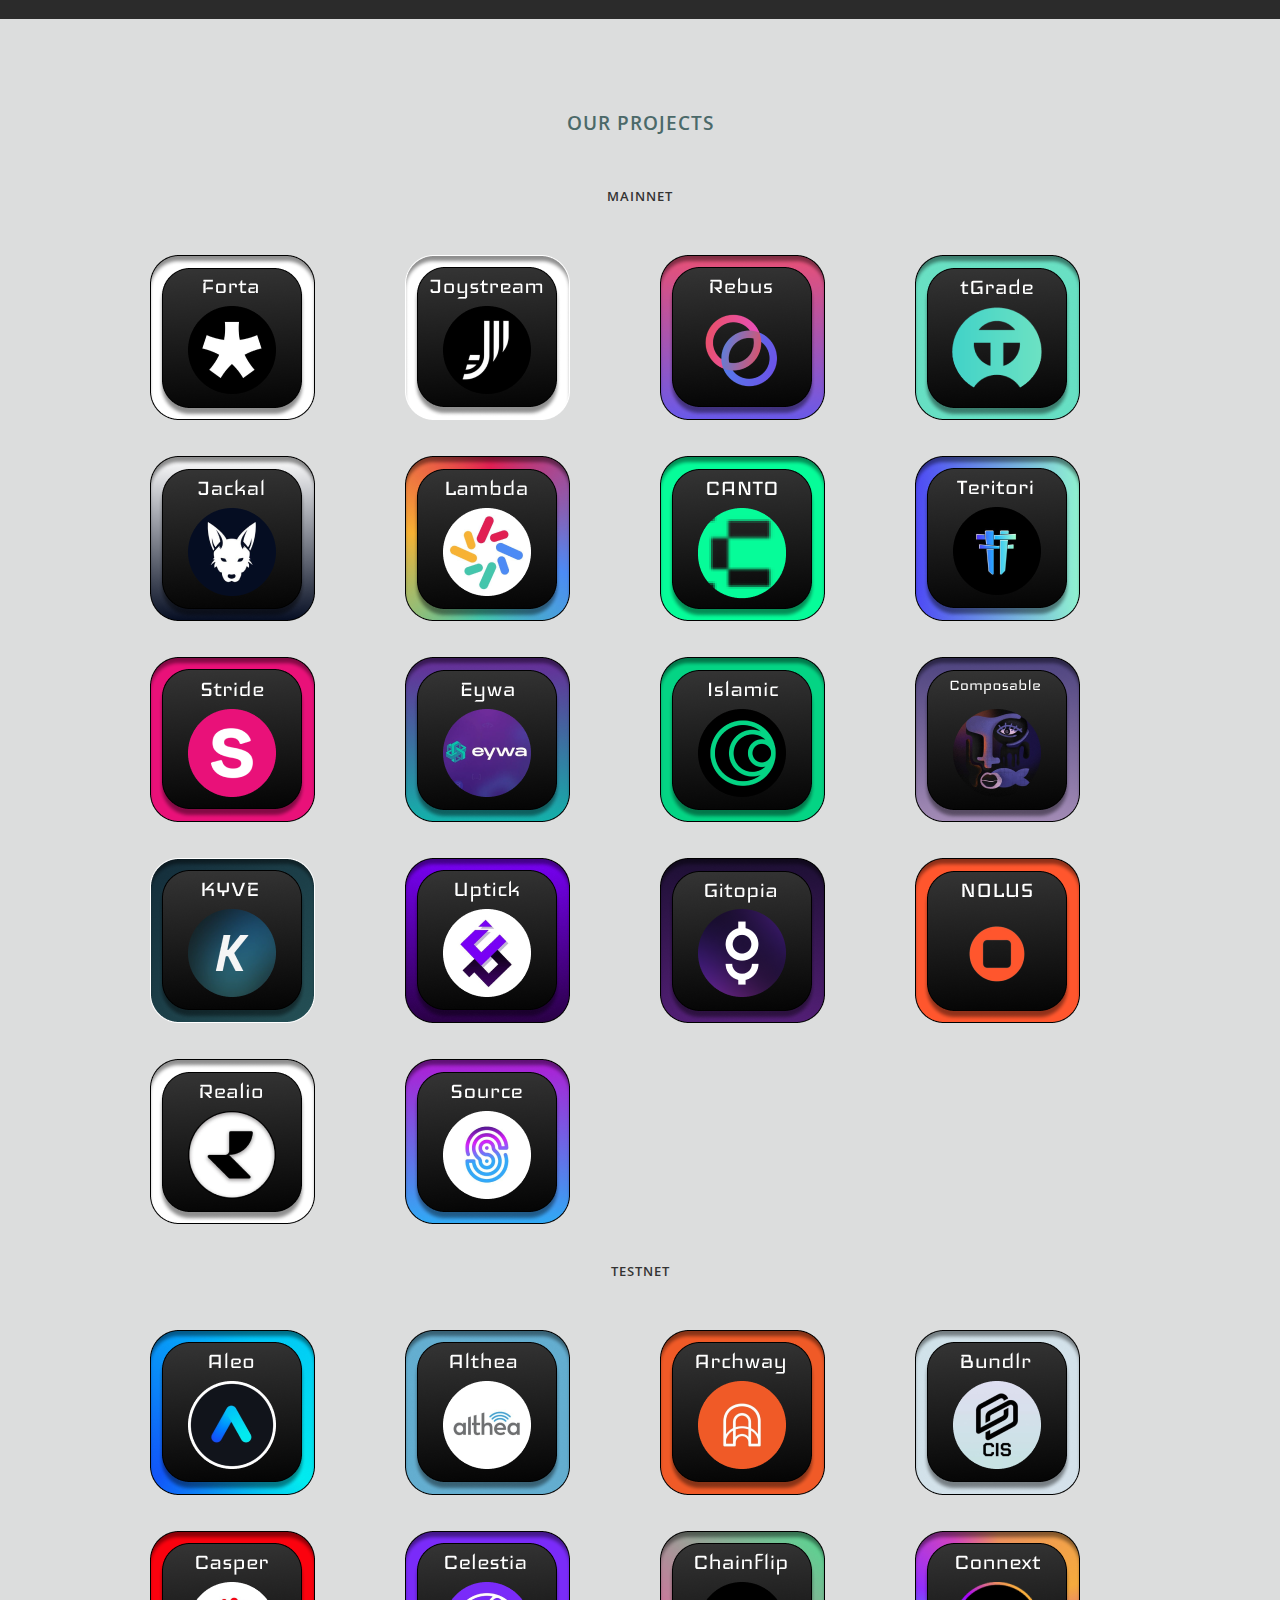
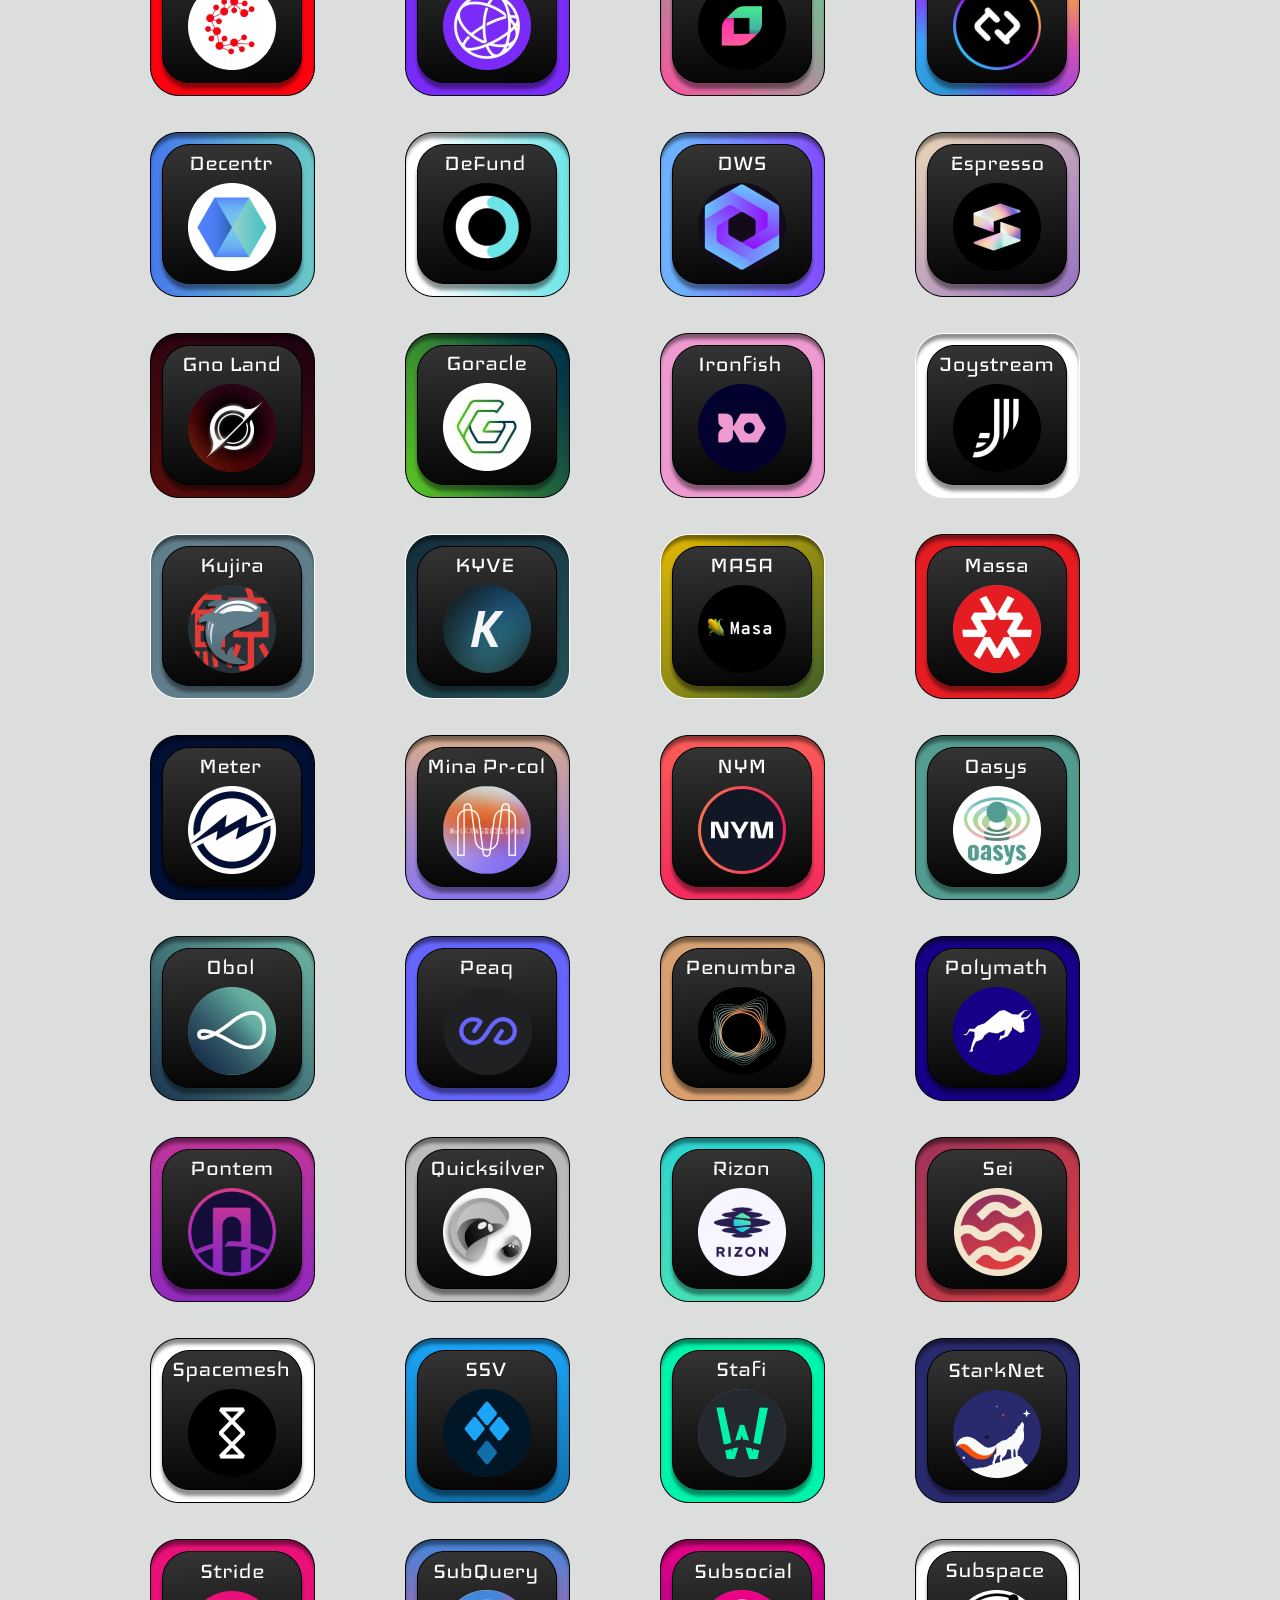
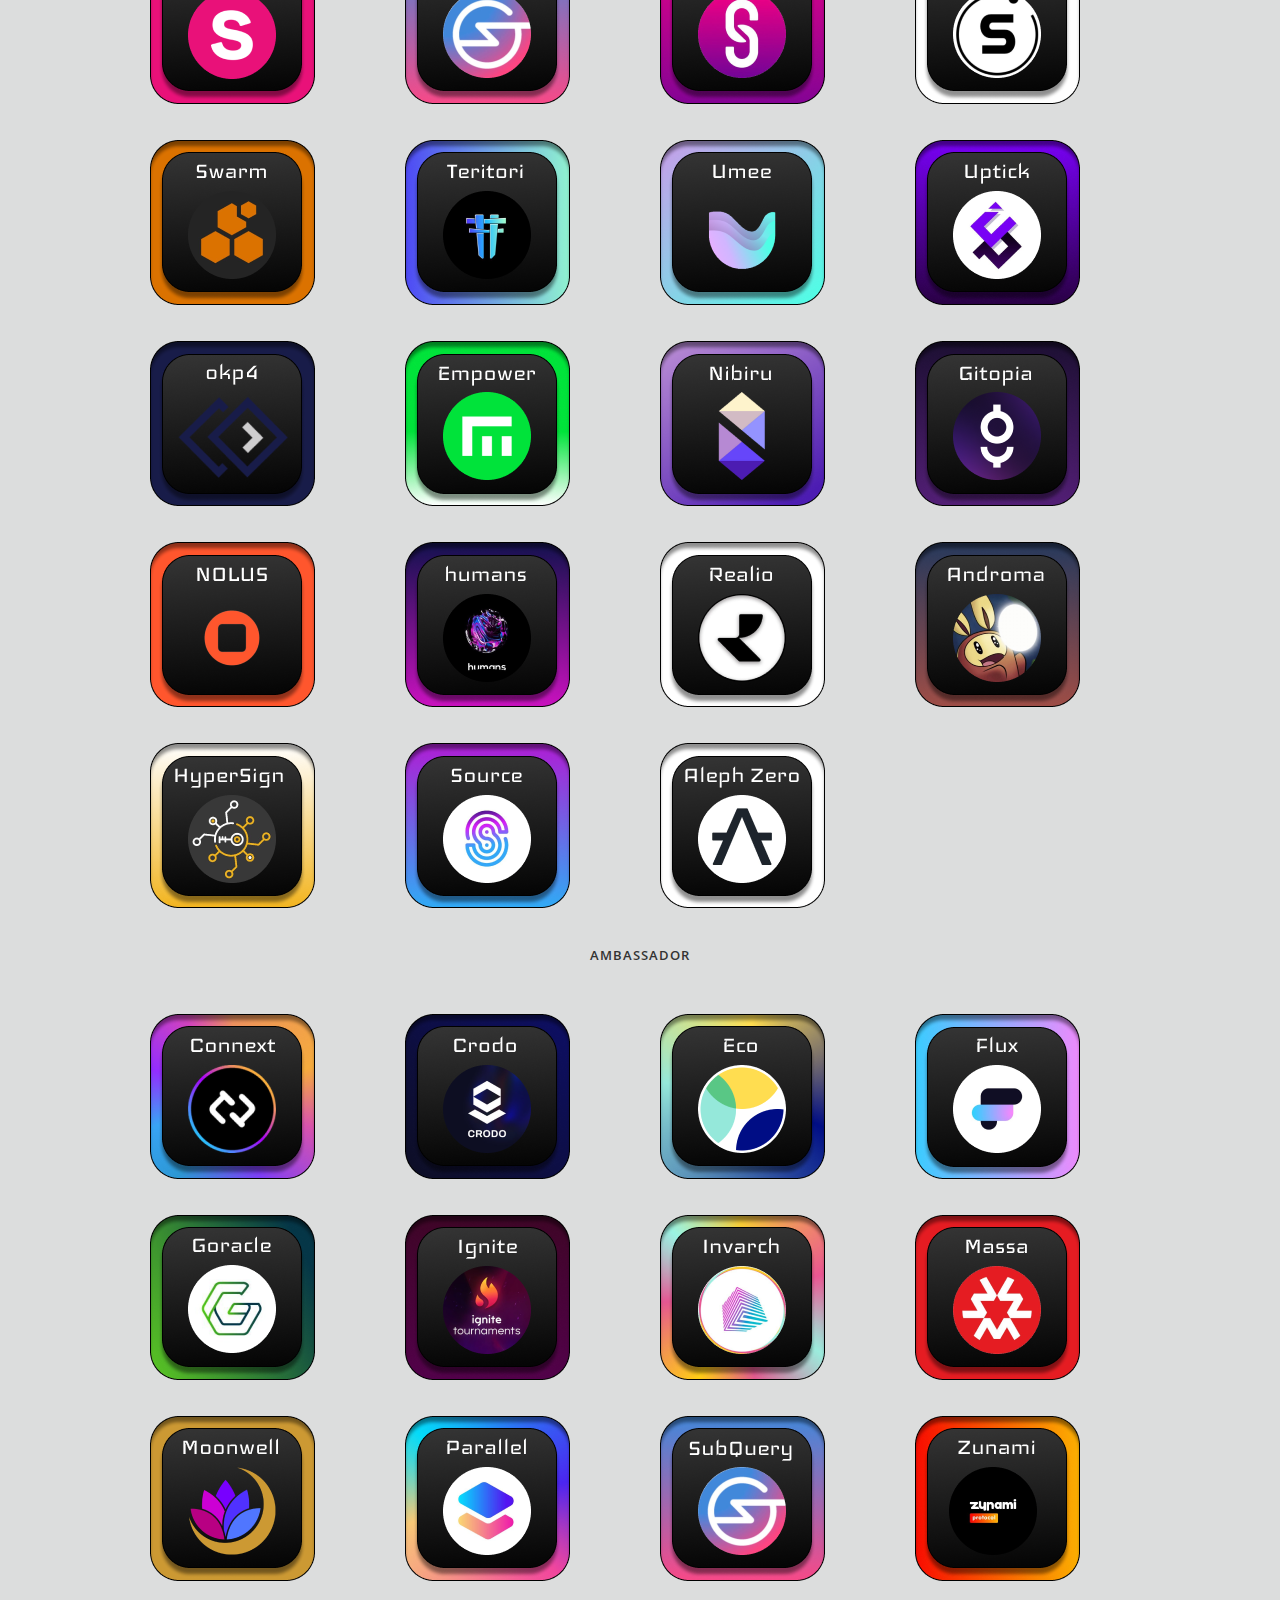
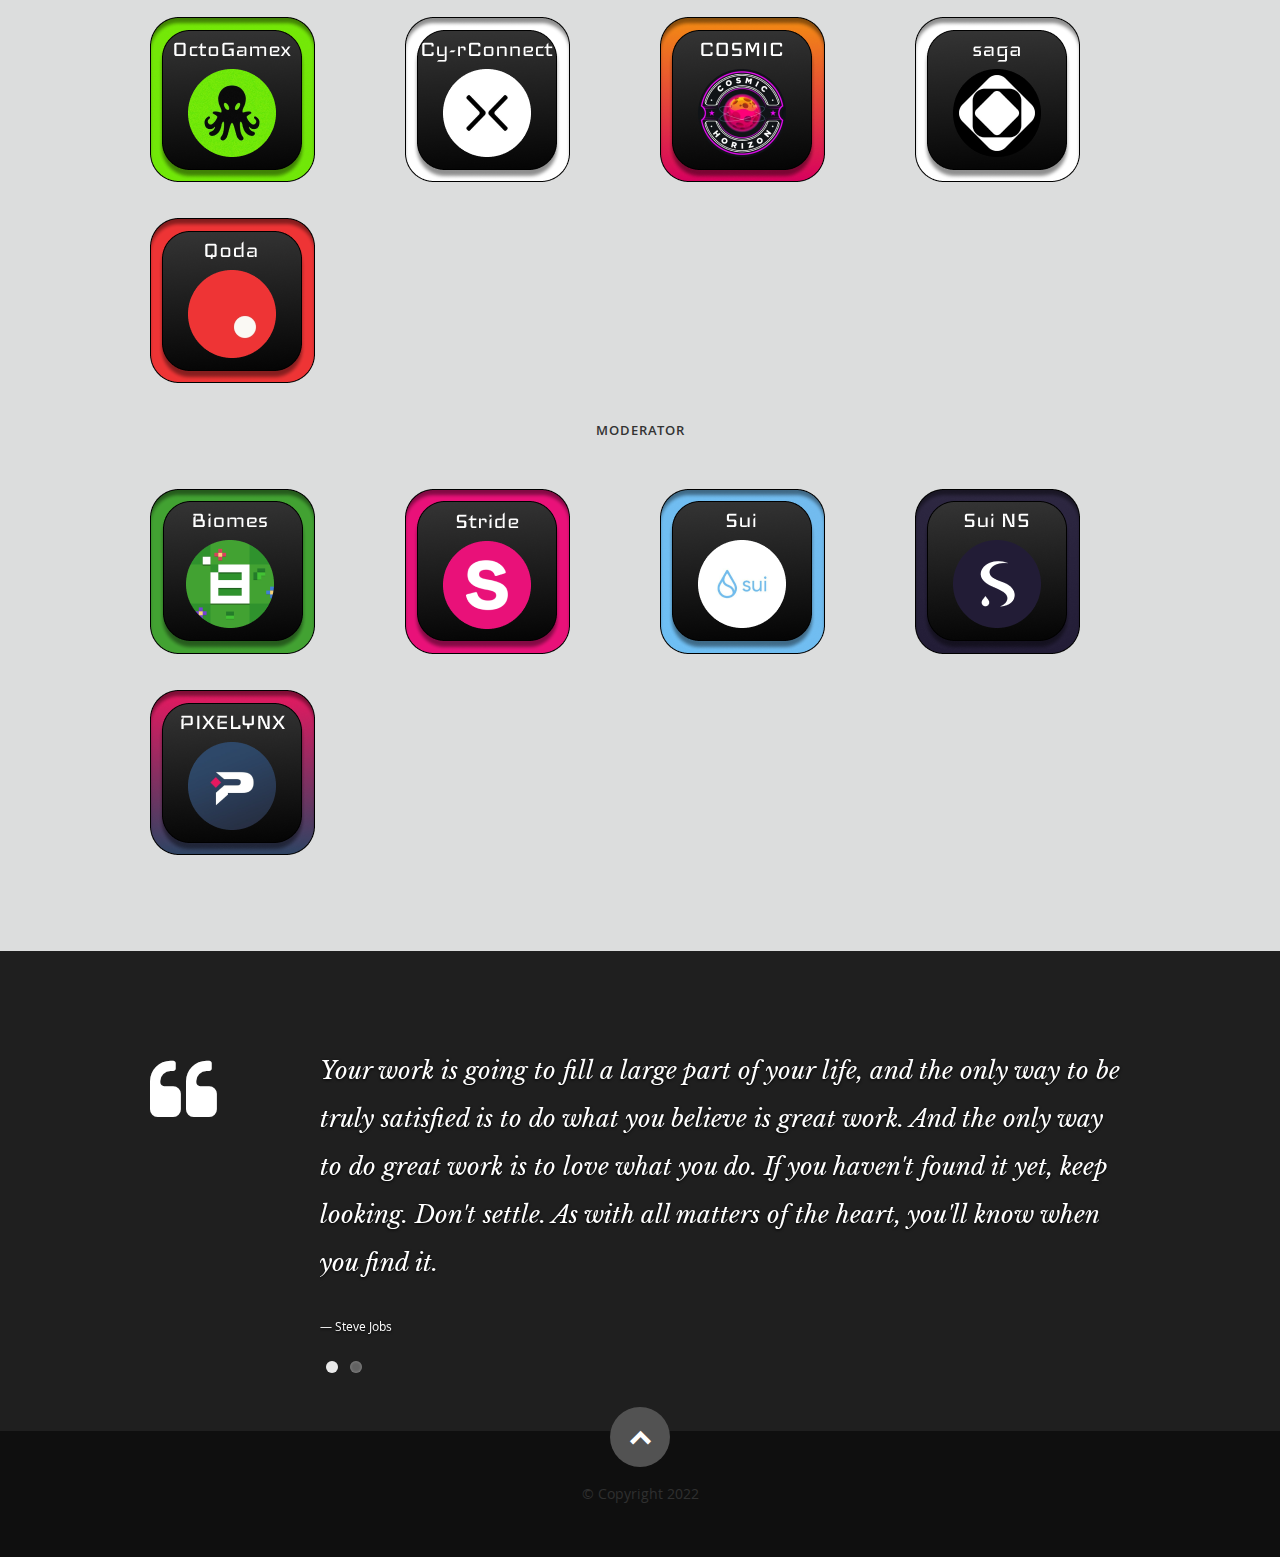
==== commit 93ce9fd6: "Update mainnet section" ====
--- a/index.html
+++ b/index.html
@@ -148,7 +148,8 @@
                   </div>
           		</div> <!-- item end -->
 
-                <div class="columns portfolio-item">
+                <!-- TODO Commented because outdated but can be returned in the future -->
+<!--                <div class="columns portfolio-item">
                     <div class="item-wrap">
 
                      <span title="">
@@ -156,7 +157,7 @@
                      </span>
 
                     </div>
-                </div> <!-- item end -->
+                </div>-->
 
                 <div class="columns portfolio-item">
                     <div class="item-wrap">
@@ -238,6 +239,96 @@
                     </div>
                 </div> <!-- item end -->
 
+                <div class="columns portfolio-item">
+                    <div class="item-wrap">
+
+                     <span title="">
+                        <img alt="" src="images/portfolio/new-oct-2023/Eywa.png">
+                     </span>
+
+                    </div>
+                </div> <!-- item end -->
+
+                <div class="columns portfolio-item">
+                    <div class="item-wrap">
+
+                     <span title="">
+                        <img alt="" src="images/portfolio/new-oct-2023/Islamic.png">
+                     </span>
+
+                    </div>
+                </div> <!-- item end -->
+
+                <div class="columns portfolio-item">
+                    <div class="item-wrap">
+
+                     <span title="">
+                        <img alt="" src="images/portfolio/new-oct-2023/Composable.png">
+                     </span>
+
+                    </div>
+                </div> <!-- item end -->
+
+                <div class="columns portfolio-item">
+                    <div class="item-wrap">
+
+                     <span title="">
+                        <img alt="" src="images/portfolio/testnet/KYVE.png">
+                     </span>
+
+                    </div>
+                </div> <!-- item end -->
+
+                <div class="columns portfolio-item">
+                    <div class="item-wrap">
+
+                     <span title="">
+                        <img alt="" src="images/portfolio/testnet/uptick.png">
+                     </span>
+
+                    </div>
+                </div> <!-- item end -->
+
+                <div class="columns portfolio-item">
+                    <div class="item-wrap">
+
+                     <span title="">
+                        <img alt="" src="images/portfolio/new-dec-2022/Gitopia.png">
+                     </span>
+
+                    </div>
+                </div> <!-- item end -->
+
+                <div class="columns portfolio-item">
+                    <div class="item-wrap">
+
+                     <span title="">
+                        <img alt="" src="images/portfolio/new-dec-2022/Nolus.png">
+                     </span>
+
+                    </div>
+                </div> <!-- item end -->
+
+                <div class="columns portfolio-item">
+                    <div class="item-wrap">
+
+                     <span title="">
+                        <img alt="" src="images/portfolio/new-dec-2022/Realio.png">
+                     </span>
+
+                    </div>
+                </div> <!-- item end -->
+
+                <div class="columns portfolio-item">
+                    <div class="item-wrap">
+
+                     <span title="">
+                        <img alt="" src="images/portfolio/new-dec-2022/Source.png">
+                     </span>
+
+                    </div>
+                </div> <!-- item end -->
+
             </div> <!-- portfolio-wrapper end -->
 
              <h2>Testnet</h2>
@@ -718,17 +809,17 @@
                      <div class="item-wrap">
 
                      <span title="">
-                        <img alt="" src="images/portfolio/new-dec-2022/6.png">
-                     </span>
-
-                     </div>
-                 </div> <!-- item end -->
-
-                 <div class="columns portfolio-item">
-                     <div class="item-wrap">
-
-                     <span title="">
-                        <img alt="" src="images/portfolio/new-dec-2022/17.png">
+                        <img alt="" src="images/portfolio/new-dec-2022/Gitopia.png">
+                     </span>
+
+                     </div>
+                 </div> <!-- item end -->
+
+                 <div class="columns portfolio-item">
+                     <div class="item-wrap">
+
+                     <span title="">
+                        <img alt="" src="images/portfolio/new-dec-2022/Nolus.png">
                      </span>
 
                      </div>
@@ -748,7 +839,7 @@
                      <div class="item-wrap">
 
                      <span title="">
-                        <img alt="" src="images/portfolio/new-dec-2022/19.png">
+                        <img alt="" src="images/portfolio/new-dec-2022/Realio.png">
                      </span>
 
                      </div>
@@ -778,7 +869,7 @@
                      <div class="item-wrap">
 
                      <span title="">
-                        <img alt="" src="images/portfolio/new-dec-2022/22.png">
+                        <img alt="" src="images/portfolio/new-dec-2022/Source.png">
                      </span>
 
                      </div>
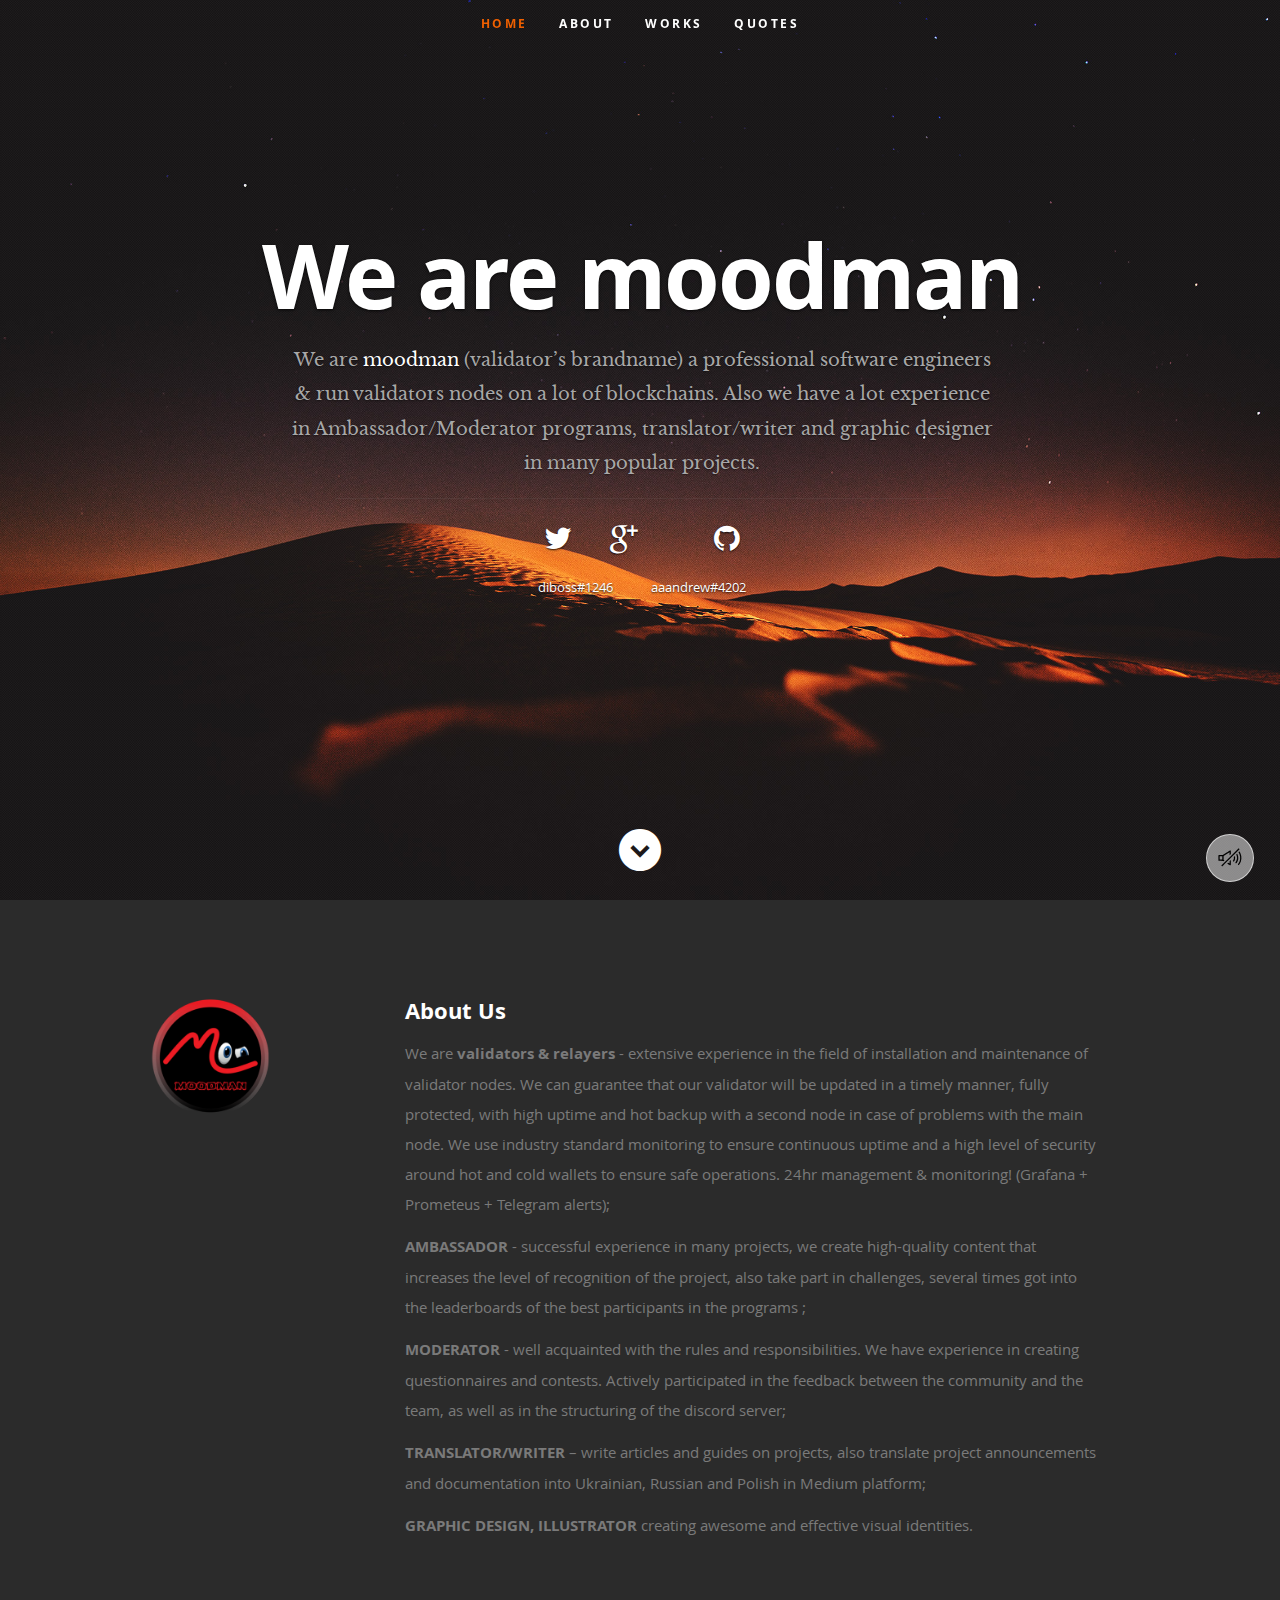
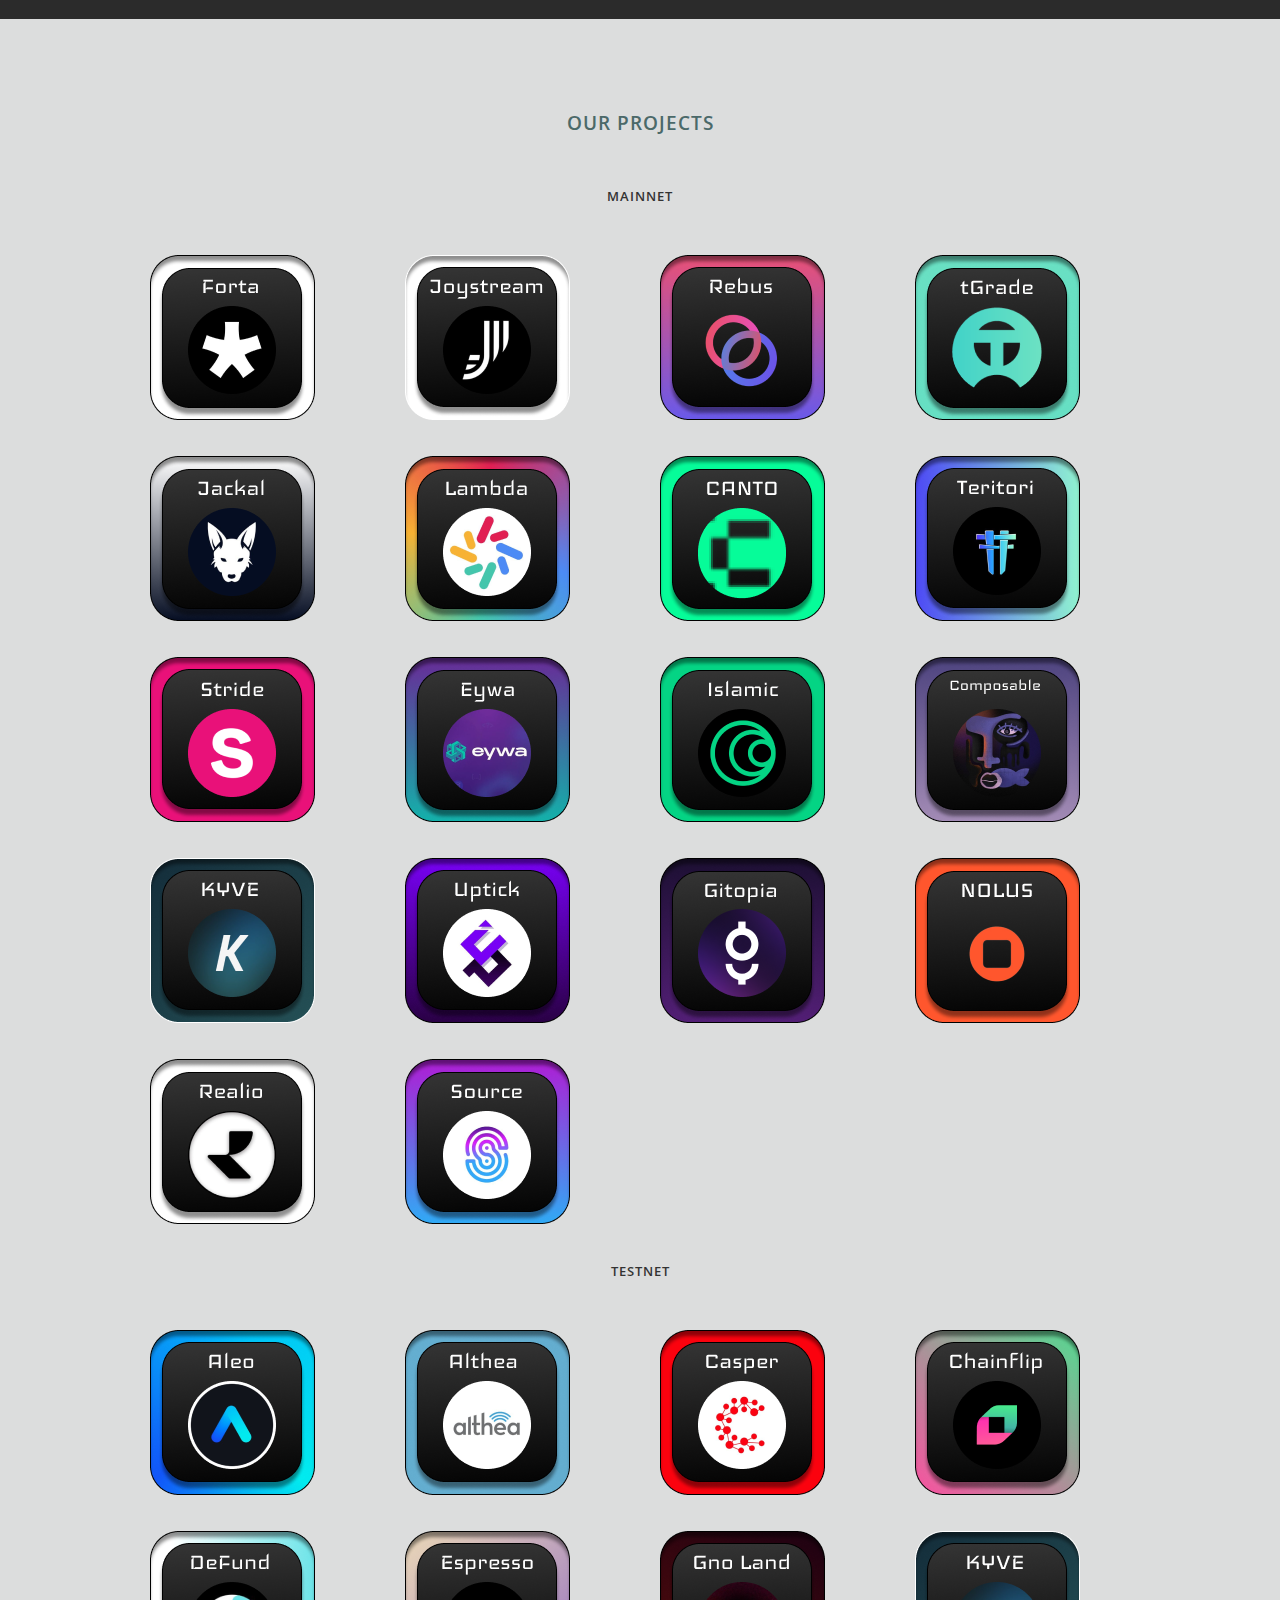
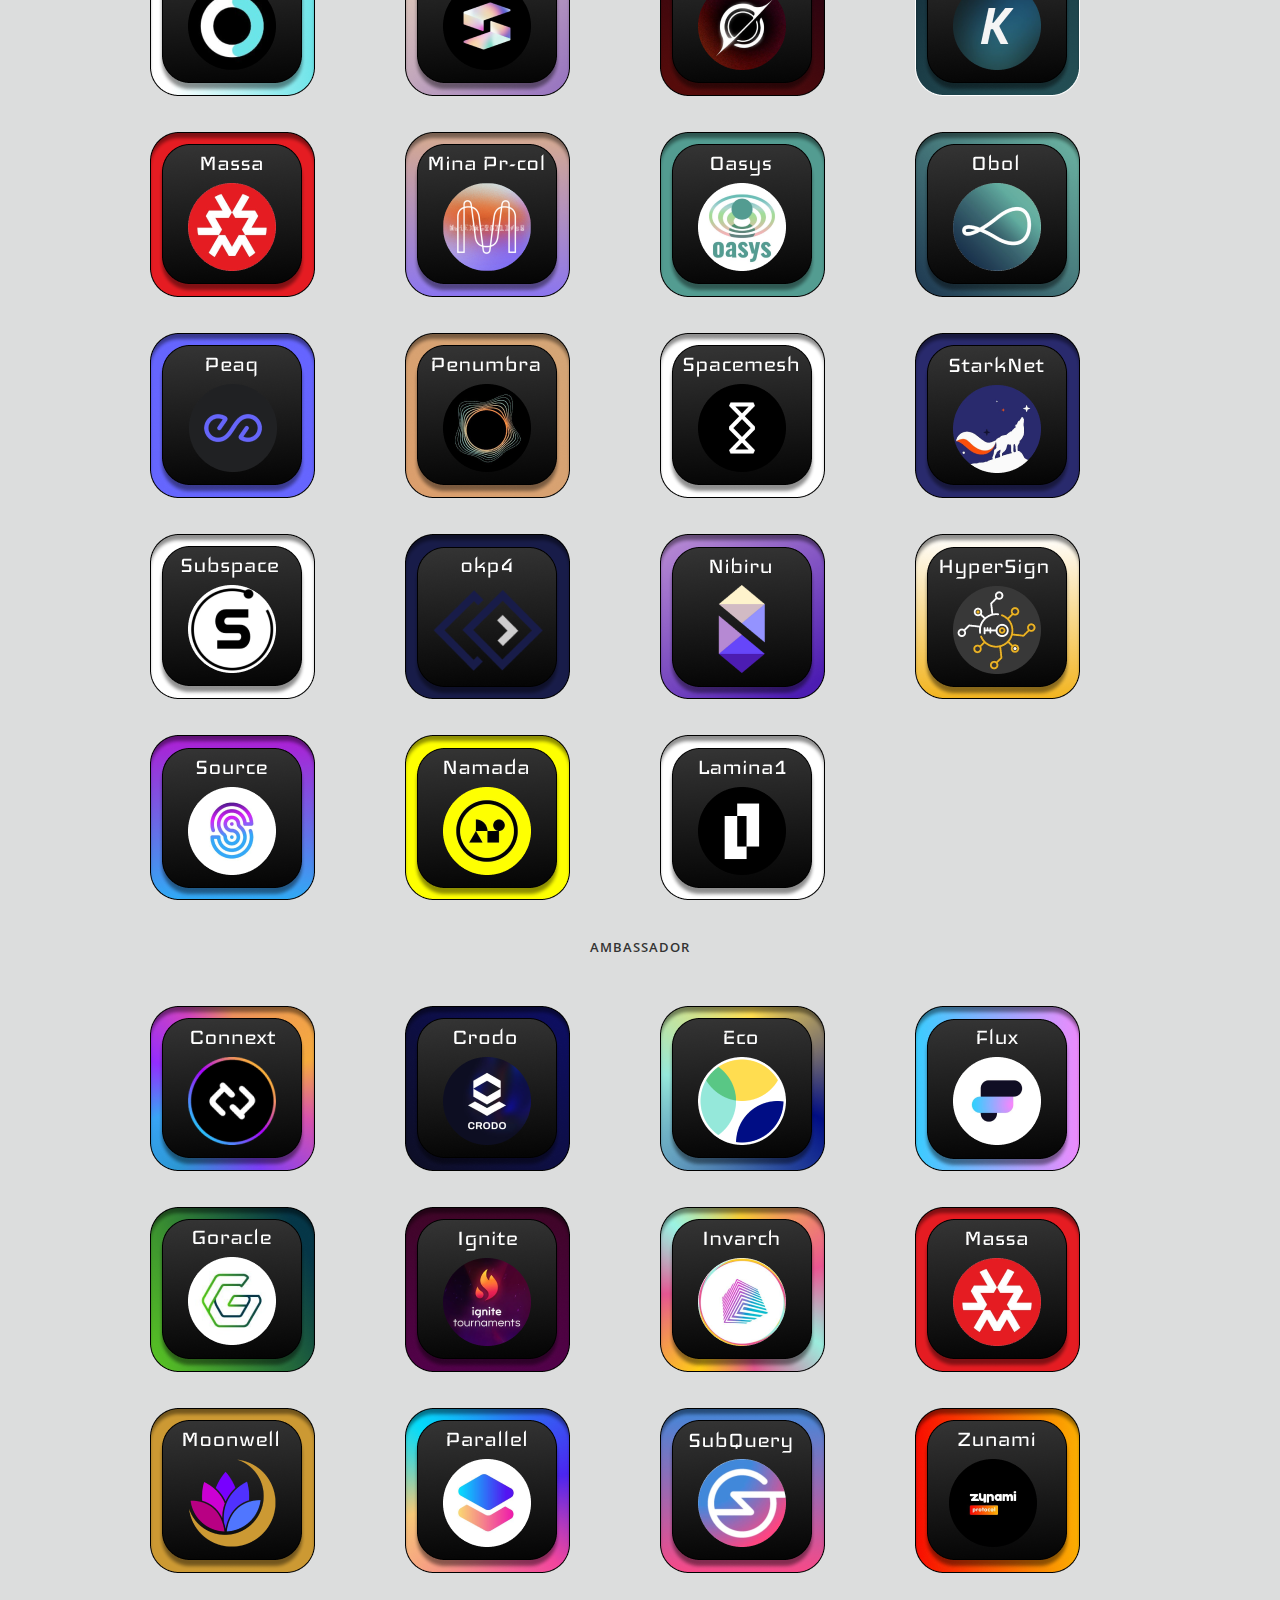
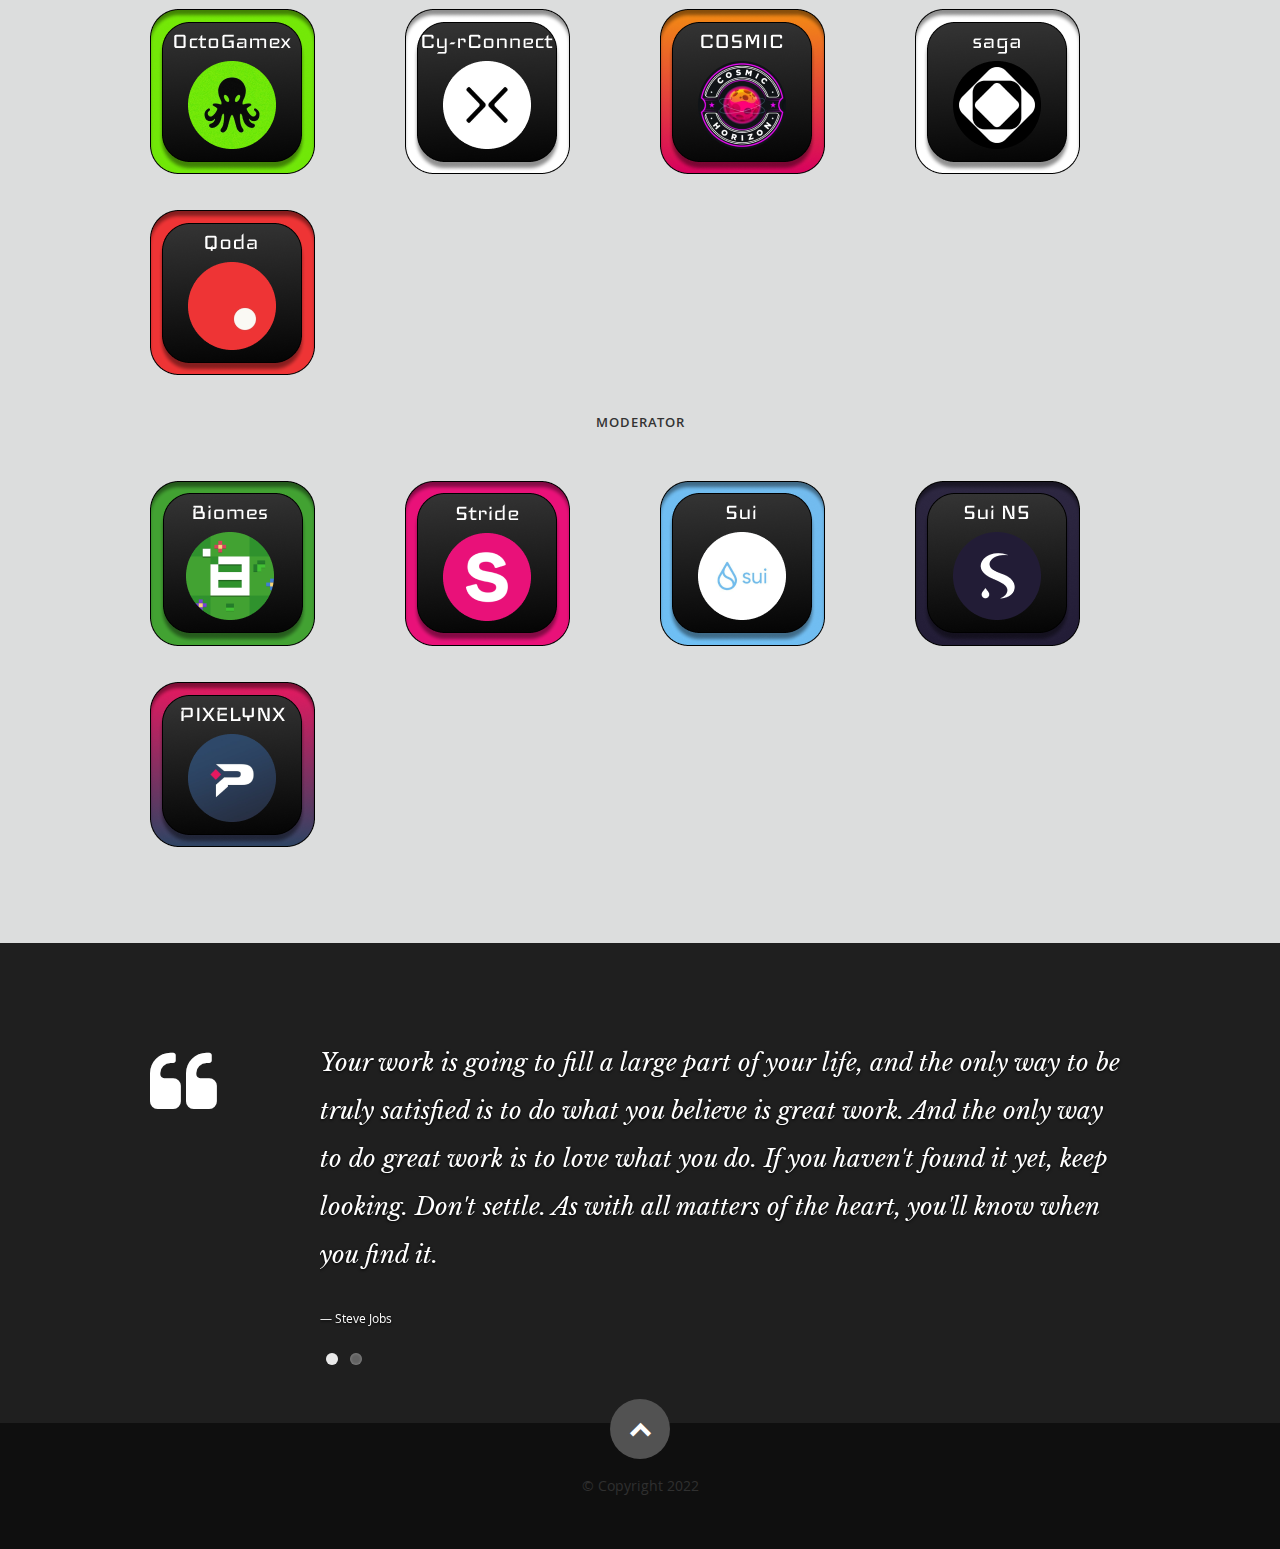
==== commit b0d522c4: "Update testnet section" ====
--- a/index.html
+++ b/index.html
@@ -355,17 +355,8 @@
                      </div>
                  </div> <!-- item end -->
 
-                 <div class="columns portfolio-item">
-                     <div class="item-wrap">
-
-                     <span title="">
-                        <img alt="" src="images/portfolio/testnet/archway.png">
-                     </span>
-
-                     </div>
-                 </div> <!-- item end -->
-
-                 <div class="columns portfolio-item">
+                 <!-- TODO paused temporary -->
+<!--                 <div class="columns portfolio-item">
                      <div class="item-wrap">
 
                      <span title="">
@@ -373,7 +364,7 @@
                      </span>
 
                      </div>
-                 </div> <!-- item end -->
+                 </div> &lt;!&ndash; item end &ndash;&gt;-->
 
                  <div class="columns portfolio-item">
                      <div class="item-wrap">
@@ -389,16 +380,6 @@
                      <div class="item-wrap">
 
                      <span title="">
-                        <img alt="" src="images/portfolio/testnet/celestia.png">
-                     </span>
-
-                     </div>
-                 </div> <!-- item end -->
-
-                 <div class="columns portfolio-item">
-                     <div class="item-wrap">
-
-                     <span title="">
                         <img alt="" src="images/portfolio/testnet/chainflip.png">
                      </span>
 
@@ -409,33 +390,14 @@
                      <div class="item-wrap">
 
                      <span title="">
-                        <img alt="" src="images/portfolio/testnet/connext.png">
-                     </span>
-
-                     </div>
-                 </div> <!-- item end -->
-
-                 <div class="columns portfolio-item">
-                     <div class="item-wrap">
-
-                     <span title="">
-                        <img alt="" src="images/portfolio/testnet/decentr.png">
-                     </span>
-
-                     </div>
-                 </div> <!-- item end -->
-
-                 <div class="columns portfolio-item">
-                     <div class="item-wrap">
-
-                     <span title="">
                         <img alt="" src="images/portfolio/testnet/DeFund.png">
                      </span>
 
                      </div>
                  </div> <!-- item end -->
 
-                 <div class="columns portfolio-item">
+                 <!-- TODO paused temporary -->
+<!--                 <div class="columns portfolio-item">
                      <div class="item-wrap">
 
                      <span title="">
@@ -443,7 +405,7 @@
                      </span>
 
                      </div>
-                 </div> <!-- item end -->
+                 </div> &lt;!&ndash; item end &ndash;&gt;-->
 
                  <div class="columns portfolio-item">
                      <div class="item-wrap">
@@ -465,7 +427,8 @@
                      </div>
                  </div> <!-- item end -->
 
-                 <div class="columns portfolio-item">
+                 <!-- TODO paused temporary -->
+<!--                 <div class="columns portfolio-item">
                      <div class="item-wrap">
 
                      <span title="">
@@ -473,37 +436,7 @@
                      </span>
 
                      </div>
-                 </div> <!-- item end -->
-
-                 <div class="columns portfolio-item">
-                     <div class="item-wrap">
-
-                     <span title="">
-                        <img alt="" src="images/portfolio/testnet/ironfish.png">
-                     </span>
-
-                     </div>
-                 </div> <!-- item end -->
-
-                 <div class="columns portfolio-item">
-                     <div class="item-wrap">
-
-                     <span title="">
-                        <img alt="" src="images/portfolio/testnet/joystream.png">
-                     </span>
-
-                     </div>
-                 </div> <!-- item end -->
-
-                 <div class="columns portfolio-item">
-                     <div class="item-wrap">
-
-                     <span title="">
-                        <img alt="" src="images/portfolio/testnet/kujira.png">
-                     </span>
-
-                     </div>
-                 </div> <!-- item end -->
+                 </div> &lt;!&ndash; item end &ndash;&gt;-->
 
                  <div class="columns portfolio-item">
                      <div class="item-wrap">
@@ -519,16 +452,6 @@
                      <div class="item-wrap">
 
                      <span title="">
-                        <img alt="" src="images/portfolio/testnet/MASA.png">
-                     </span>
-
-                     </div>
-                 </div> <!-- item end -->
-
-                 <div class="columns portfolio-item">
-                     <div class="item-wrap">
-
-                     <span title="">
                         <img alt="" src="images/portfolio/testnet/massa.png">
                      </span>
 
@@ -539,16 +462,6 @@
                      <div class="item-wrap">
 
                      <span title="">
-                        <img alt="" src="images/portfolio/testnet/meter.png">
-                     </span>
-
-                     </div>
-                 </div> <!-- item end -->
-
-                 <div class="columns portfolio-item">
-                     <div class="item-wrap">
-
-                     <span title="">
                         <img alt="" src="images/portfolio/testnet/Mina Protocol.png">
                      </span>
 
@@ -559,16 +472,6 @@
                      <div class="item-wrap">
 
                      <span title="">
-                        <img alt="" src="images/portfolio/testnet/NYM.png">
-                     </span>
-
-                     </div>
-                 </div> <!-- item end -->
-
-                 <div class="columns portfolio-item">
-                     <div class="item-wrap">
-
-                     <span title="">
                         <img alt="" src="images/portfolio/testnet/oasys.png">
                      </span>
 
@@ -609,63 +512,14 @@
                      <div class="item-wrap">
 
                      <span title="">
-                        <img alt="" src="images/portfolio/testnet/polymath.png">
-                     </span>
-
-                     </div>
-                 </div> <!-- item end -->
-
-                 <div class="columns portfolio-item">
-                     <div class="item-wrap">
-
-                     <span title="">
-                        <img alt="" src="images/portfolio/testnet/pontem.png">
-                     </span>
-
-                     </div>
-                 </div> <!-- item end -->
-
-                 <div class="columns portfolio-item">
-                     <div class="item-wrap">
-
-                     <span title="">
-                        <img alt="" src="images/portfolio/testnet/quicksilver.png">
-                     </span>
-
-                     </div>
-                 </div> <!-- item end -->
-
-                 <div class="columns portfolio-item">
-                     <div class="item-wrap">
-
-                     <span title="">
-                        <img alt="" src="images/portfolio/testnet/rizon.png">
-                     </span>
-
-                     </div>
-                 </div> <!-- item end -->
-
-                 <div class="columns portfolio-item">
-                     <div class="item-wrap">
-
-                     <span title="">
-                        <img alt="" src="images/portfolio/testnet/sei.png">
-                     </span>
-
-                     </div>
-                 </div> <!-- item end -->
-
-                 <div class="columns portfolio-item">
-                     <div class="item-wrap">
-
-                     <span title="">
                         <img alt="" src="images/portfolio/testnet/spacemesh.png">
                      </span>
 
                      </div>
                  </div> <!-- item end -->
 
-                 <div class="columns portfolio-item">
+                 <!-- TODO paused temporary -->
+<!--                 <div class="columns portfolio-item">
                      <div class="item-wrap">
 
                      <span title="">
@@ -673,17 +527,7 @@
                      </span>
 
                      </div>
-                 </div> <!-- item end -->
-
-                 <div class="columns portfolio-item">
-                     <div class="item-wrap">
-
-                     <span title="">
-                        <img alt="" src="images/portfolio/testnet/Stafi.png">
-                     </span>
-
-                     </div>
-                 </div> <!-- item end -->
+                 </div> &lt;!&ndash; item end &ndash;&gt;-->
 
                  <div class="columns portfolio-item">
                      <div class="item-wrap">
@@ -699,36 +543,6 @@
                      <div class="item-wrap">
 
                      <span title="">
-                        <img alt="" src="images/portfolio/testnet/Stride.png">
-                     </span>
-
-                     </div>
-                 </div> <!-- item end -->
-
-                 <div class="columns portfolio-item">
-                     <div class="item-wrap">
-
-                     <span title="">
-                        <img alt="" src="images/portfolio/testnet/SubQuery.png">
-                     </span>
-
-                     </div>
-                 </div> <!-- item end -->
-
-                 <div class="columns portfolio-item">
-                     <div class="item-wrap">
-
-                     <span title="">
-                        <img alt="" src="images/portfolio/testnet/Subsocial.png">
-                     </span>
-
-                     </div>
-                 </div> <!-- item end -->
-
-                 <div class="columns portfolio-item">
-                     <div class="item-wrap">
-
-                     <span title="">
                         <img alt="" src="images/portfolio/testnet/subspace.png">
                      </span>
 
@@ -739,46 +553,6 @@
                      <div class="item-wrap">
 
                      <span title="">
-                        <img alt="" src="images/portfolio/testnet/swarm.png">
-                     </span>
-
-                     </div>
-                 </div> <!-- item end -->
-
-                 <div class="columns portfolio-item">
-                     <div class="item-wrap">
-
-                     <span title="">
-                        <img alt="" src="images/portfolio/testnet/teritori.png">
-                     </span>
-
-                     </div>
-                 </div> <!-- item end -->
-
-                 <div class="columns portfolio-item">
-                     <div class="item-wrap">
-
-                     <span title="">
-                        <img alt="" src="images/portfolio/testnet/umee.png">
-                     </span>
-
-                     </div>
-                 </div> <!-- item end -->
-
-                 <div class="columns portfolio-item">
-                     <div class="item-wrap">
-
-                     <span title="">
-                        <img alt="" src="images/portfolio/testnet/uptick.png">
-                     </span>
-
-                     </div>
-                 </div> <!-- item end -->
-
-                 <div class="columns portfolio-item">
-                     <div class="item-wrap">
-
-                     <span title="">
                         <img alt="" src="images/portfolio/new-dec-2022/3.png">
                      </span>
 
@@ -789,71 +563,22 @@
                      <div class="item-wrap">
 
                      <span title="">
-                        <img alt="" src="images/portfolio/new-dec-2022/4.png">
-                     </span>
-
-                     </div>
-                 </div> <!-- item end -->
-
-                 <div class="columns portfolio-item">
-                     <div class="item-wrap">
-
-                     <span title="">
                         <img alt="" src="images/portfolio/new-dec-2022/5.png">
                      </span>
 
                      </div>
                  </div> <!-- item end -->
 
-                 <div class="columns portfolio-item">
-                     <div class="item-wrap">
-
-                     <span title="">
-                        <img alt="" src="images/portfolio/new-dec-2022/Gitopia.png">
-                     </span>
-
-                     </div>
-                 </div> <!-- item end -->
-
-                 <div class="columns portfolio-item">
-                     <div class="item-wrap">
-
-                     <span title="">
-                        <img alt="" src="images/portfolio/new-dec-2022/Nolus.png">
-                     </span>
-
-                     </div>
-                 </div> <!-- item end -->
-
-                 <div class="columns portfolio-item">
-                     <div class="item-wrap">
-
-                     <span title="">
-                        <img alt="" src="images/portfolio/new-dec-2022/18.png">
-                     </span>
-
-                     </div>
-                 </div> <!-- item end -->
-
-                 <div class="columns portfolio-item">
-                     <div class="item-wrap">
-
-                     <span title="">
-                        <img alt="" src="images/portfolio/new-dec-2022/Realio.png">
-                     </span>
-
-                     </div>
-                 </div> <!-- item end -->
-
-                 <div class="columns portfolio-item">
-                     <div class="item-wrap">
-
-                     <span title="">
-                        <img alt="" src="images/portfolio/new-dec-2022/20.png">
-                     </span>
-
-                     </div>
-                 </div> <!-- item end -->
+                <!-- TODO paused temporary -->
+<!--                 <div class="columns portfolio-item">
+                     <div class="item-wrap">
+
+                     <span title="">
+                        <img alt="" src="images/portfolio/new-dec-2022/Androma.png">
+                     </span>
+
+                     </div>
+                 </div> &lt;!&ndash; item end &ndash;&gt;-->
 
                  <div class="columns portfolio-item">
                      <div class="item-wrap">
@@ -879,7 +604,17 @@
                      <div class="item-wrap">
 
                      <span title="">
-                        <img alt="" src="images/portfolio/new-dec-2022/23.png">
+                        <img alt="" src="images/portfolio/new-oct-2023/Namada.png">
+                     </span>
+
+                     </div>
+                 </div> <!-- item end -->
+
+                 <div class="columns portfolio-item">
+                     <div class="item-wrap">
+
+                     <span title="">
+                        <img alt="" src="images/portfolio/new-oct-2023/Lamina1.png">
                      </span>
 
                      </div>
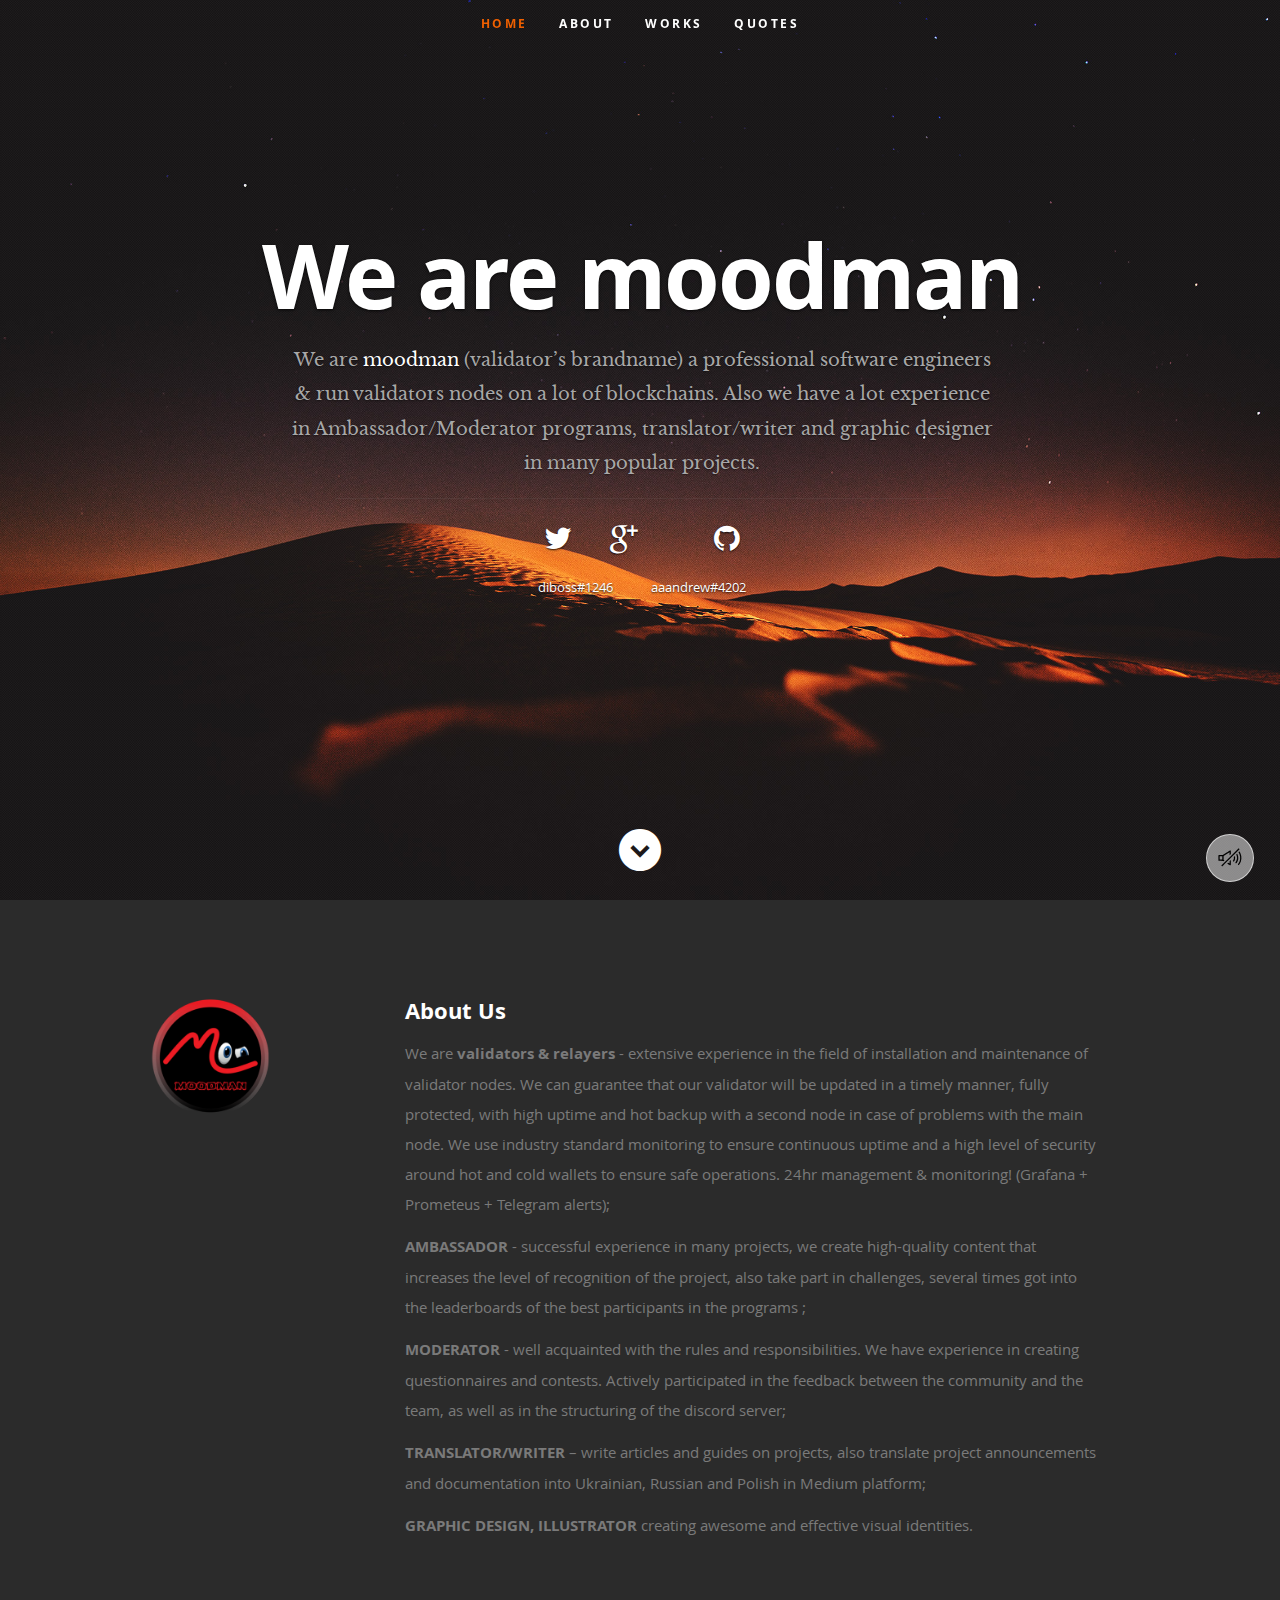
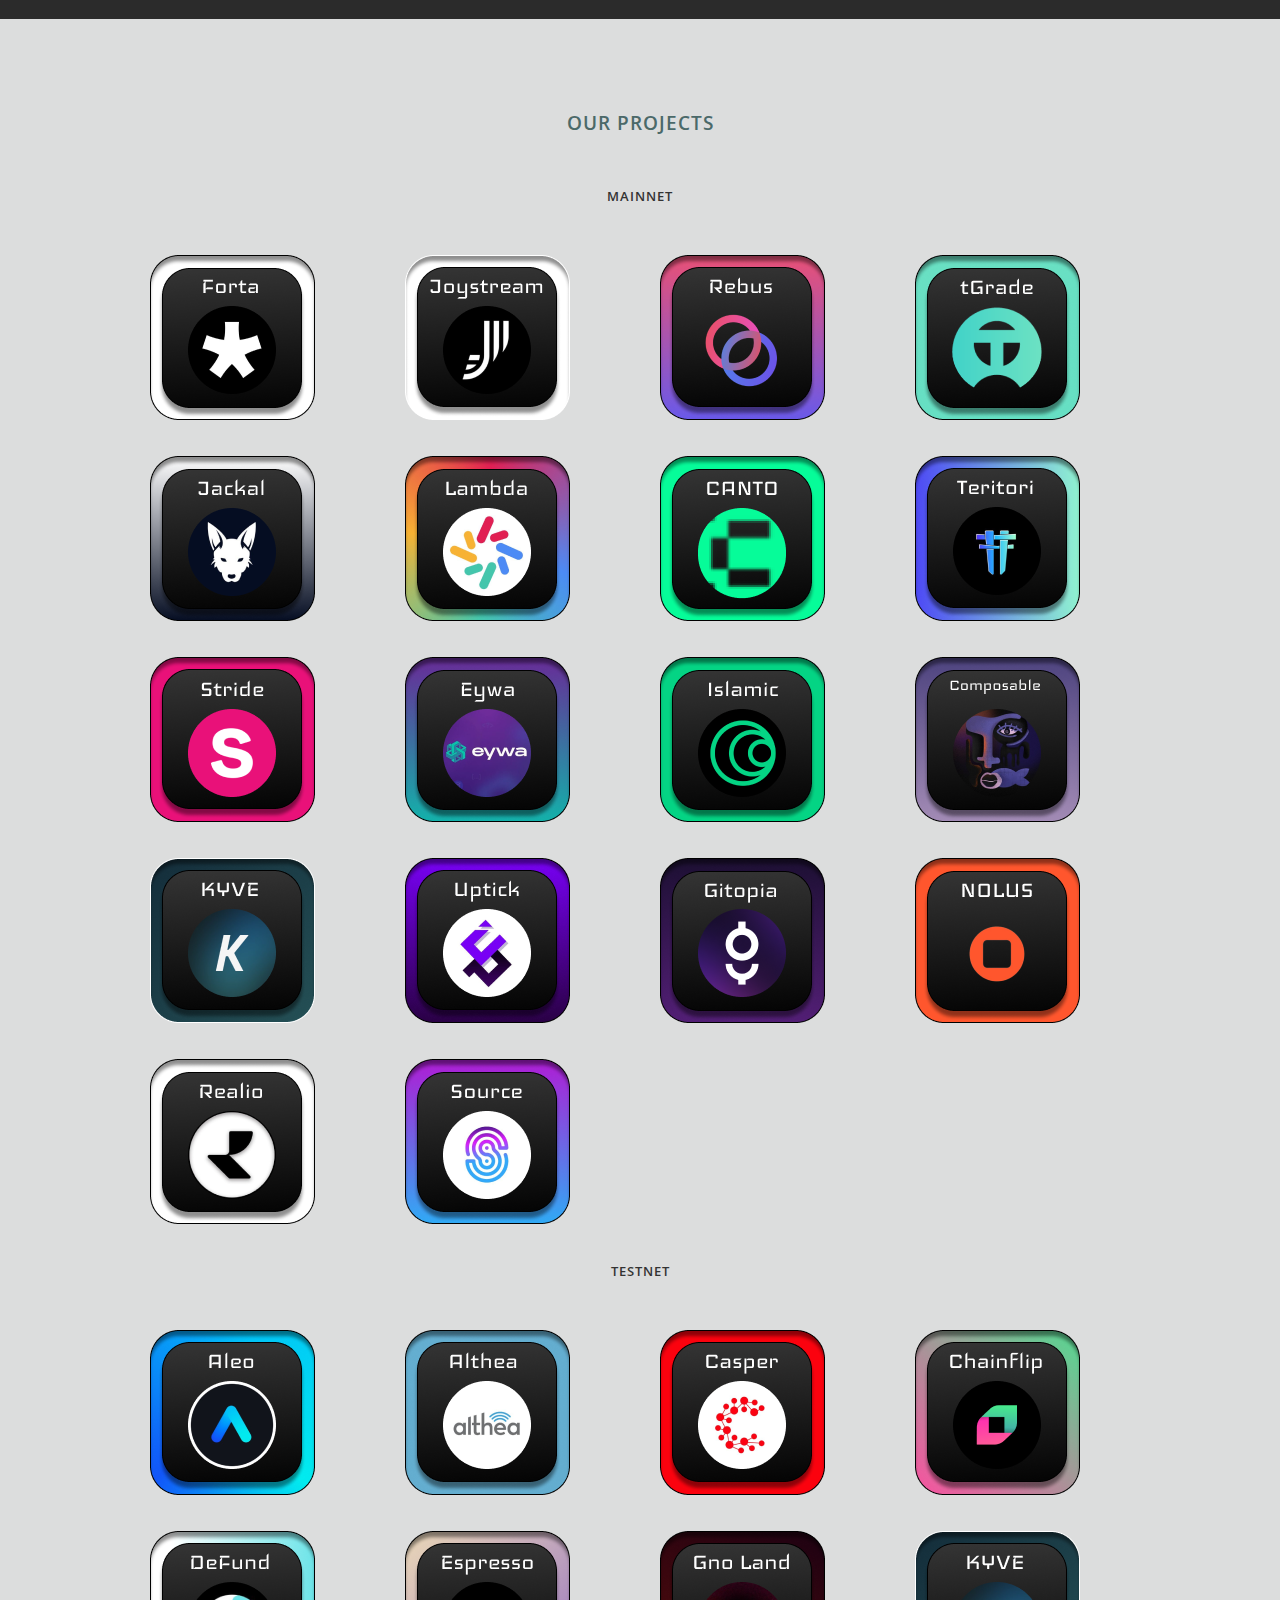
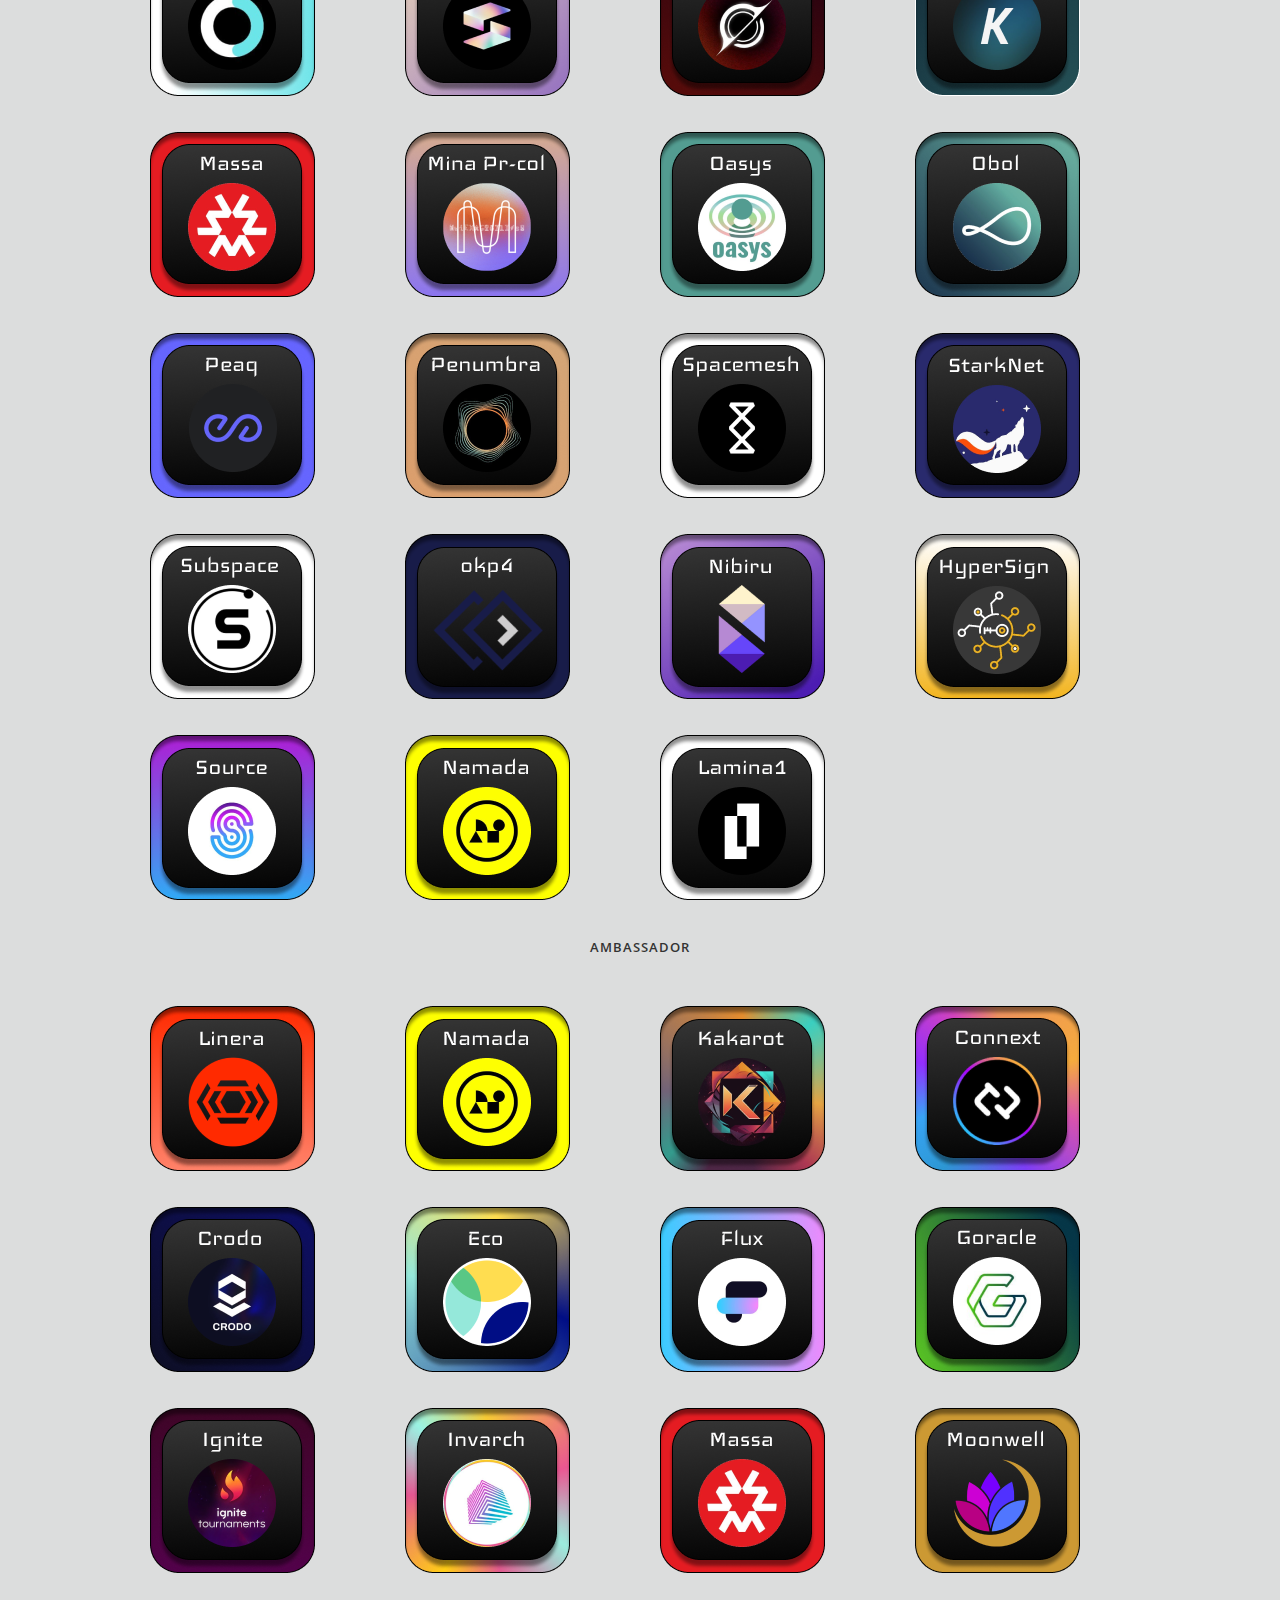
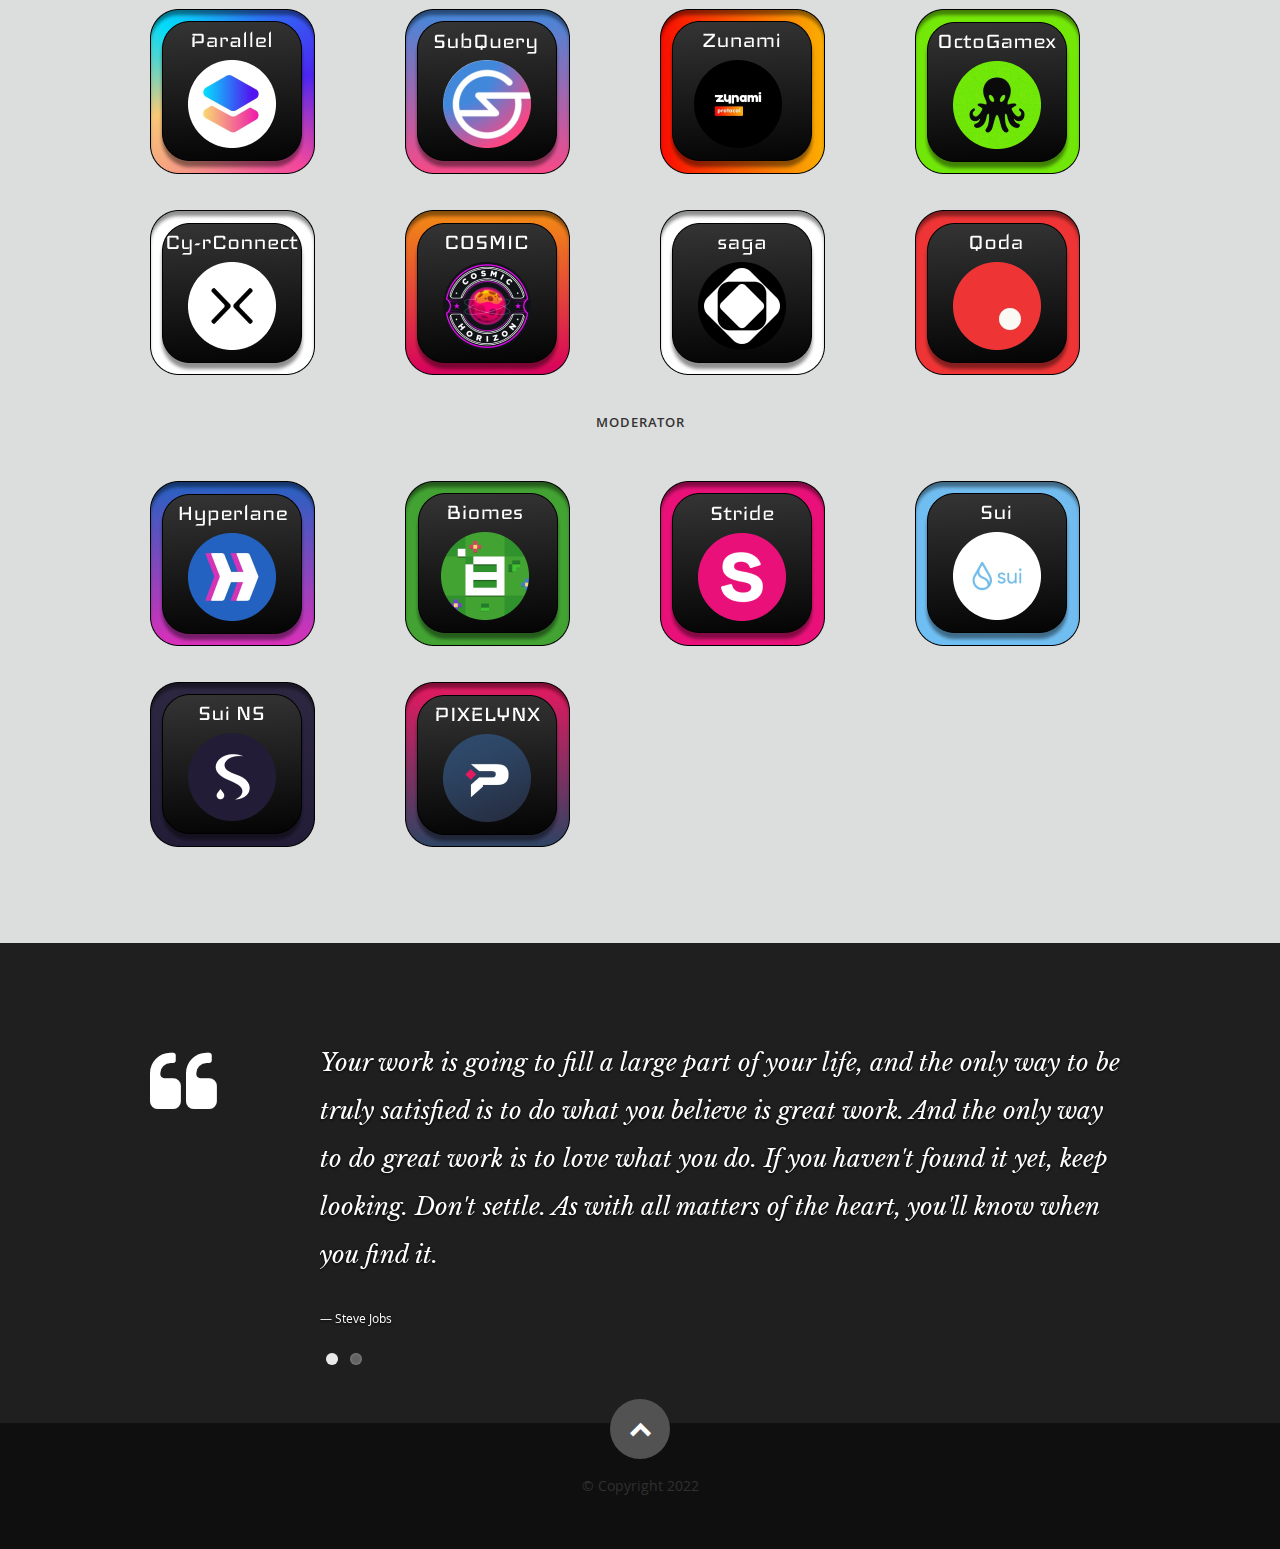
==== commit a3199ad0: "Update ambasador & moderator sections" ====
--- a/index.html
+++ b/index.html
@@ -629,6 +629,36 @@
                      <div class="item-wrap">
 
                      <span title="">
+                        <img alt="" src="images/portfolio/new-oct-2023/Linera.png">
+                     </span>
+
+                     </div>
+                 </div> <!-- item end -->
+
+                 <div class="columns portfolio-item">
+                     <div class="item-wrap">
+
+                     <span title="">
+                        <img alt="" src="images/portfolio/new-oct-2023/Namada.png">
+                     </span>
+
+                     </div>
+                 </div> <!-- item end -->
+
+                 <div class="columns portfolio-item">
+                     <div class="item-wrap">
+
+                     <span title="">
+                        <img alt="" src="images/portfolio/new-oct-2023/Kakarot.png">
+                     </span>
+
+                     </div>
+                 </div> <!-- item end -->
+
+                 <div class="columns portfolio-item">
+                     <div class="item-wrap">
+
+                     <span title="">
                         <img alt="" src="images/portfolio/ambassador/connext.png">
                      </span>
 
@@ -800,6 +830,16 @@
              <h2>Moderator</h2>
 
              <div id="portfolio-wrapper" class="bgrid-quarters s-bgrid-thirds cf">
+
+                 <div class="columns portfolio-item">
+                     <div class="item-wrap">
+
+                     <span title="">
+                        <img alt="" src="images/portfolio/new-oct-2023/Hyperlane.png">
+                     </span>
+
+                     </div>
+                 </div> <!-- item end -->
 
                  <div class="columns portfolio-item">
                      <div class="item-wrap">
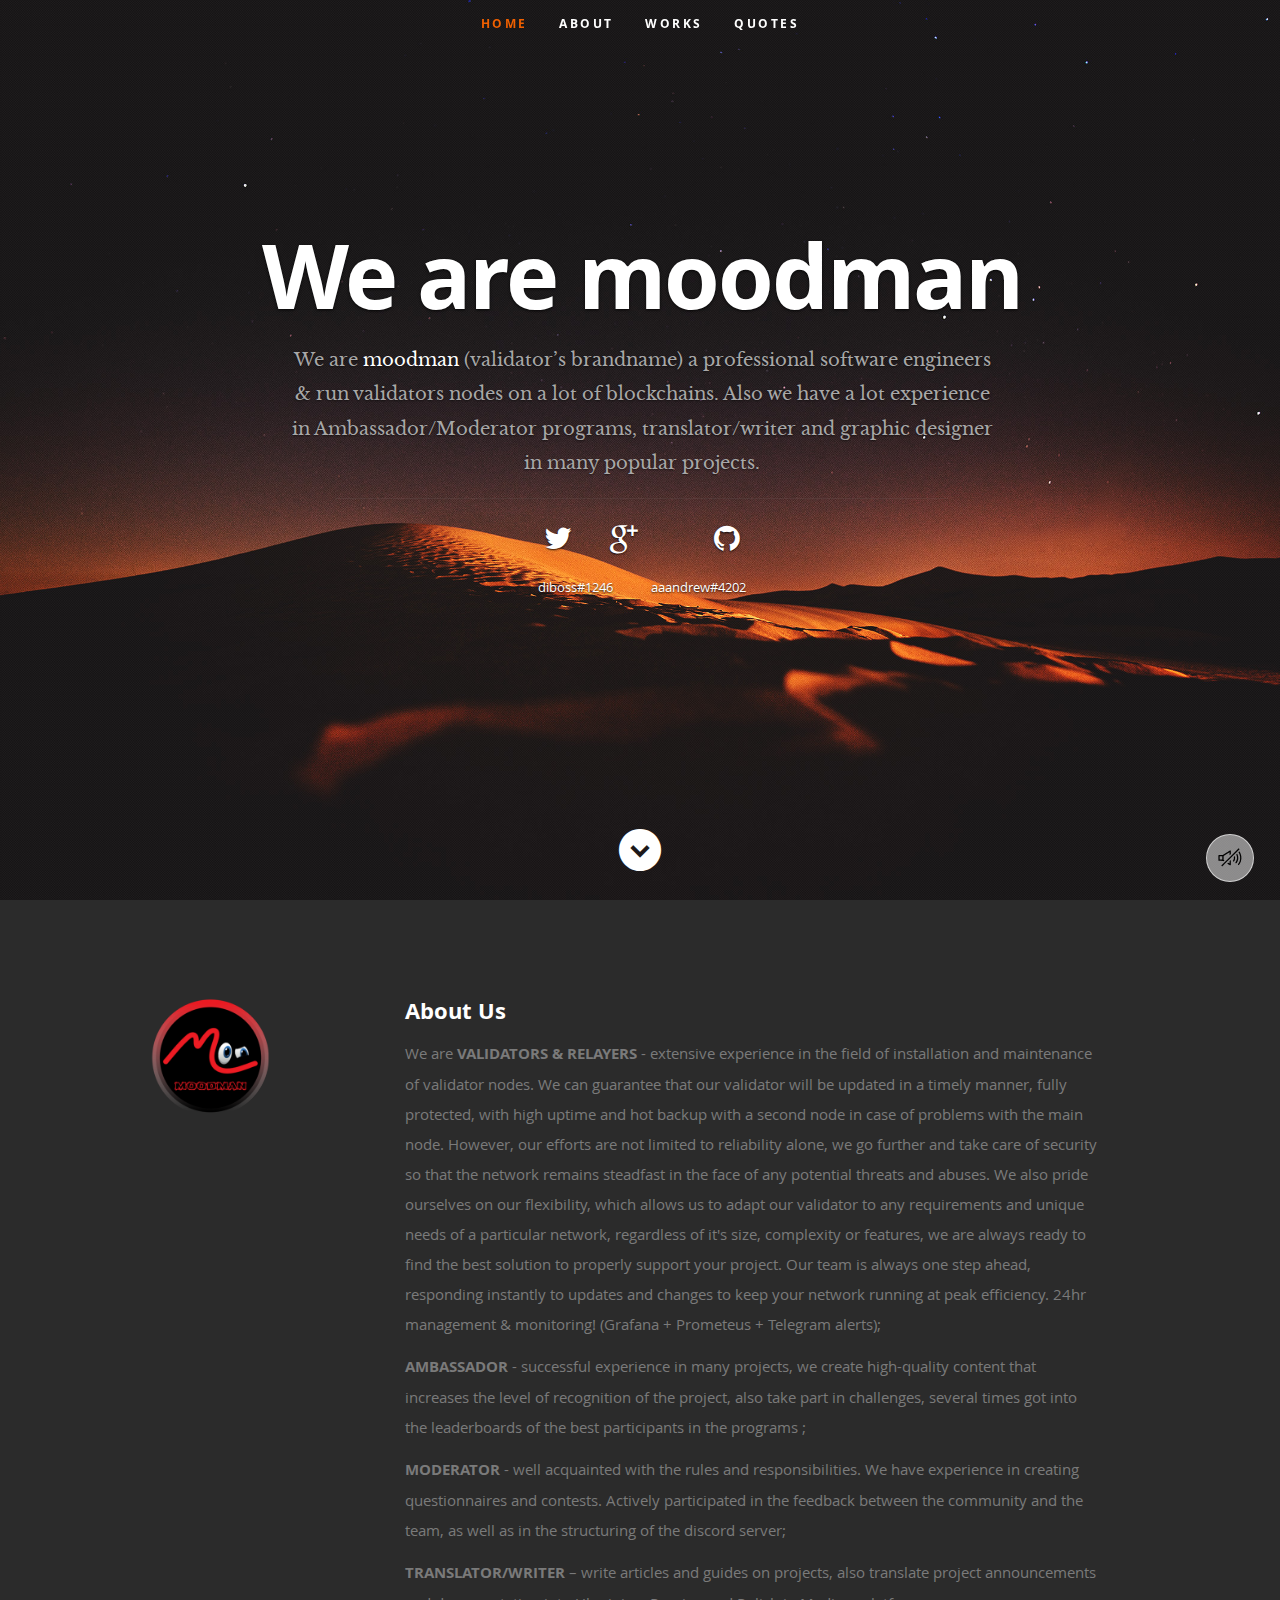
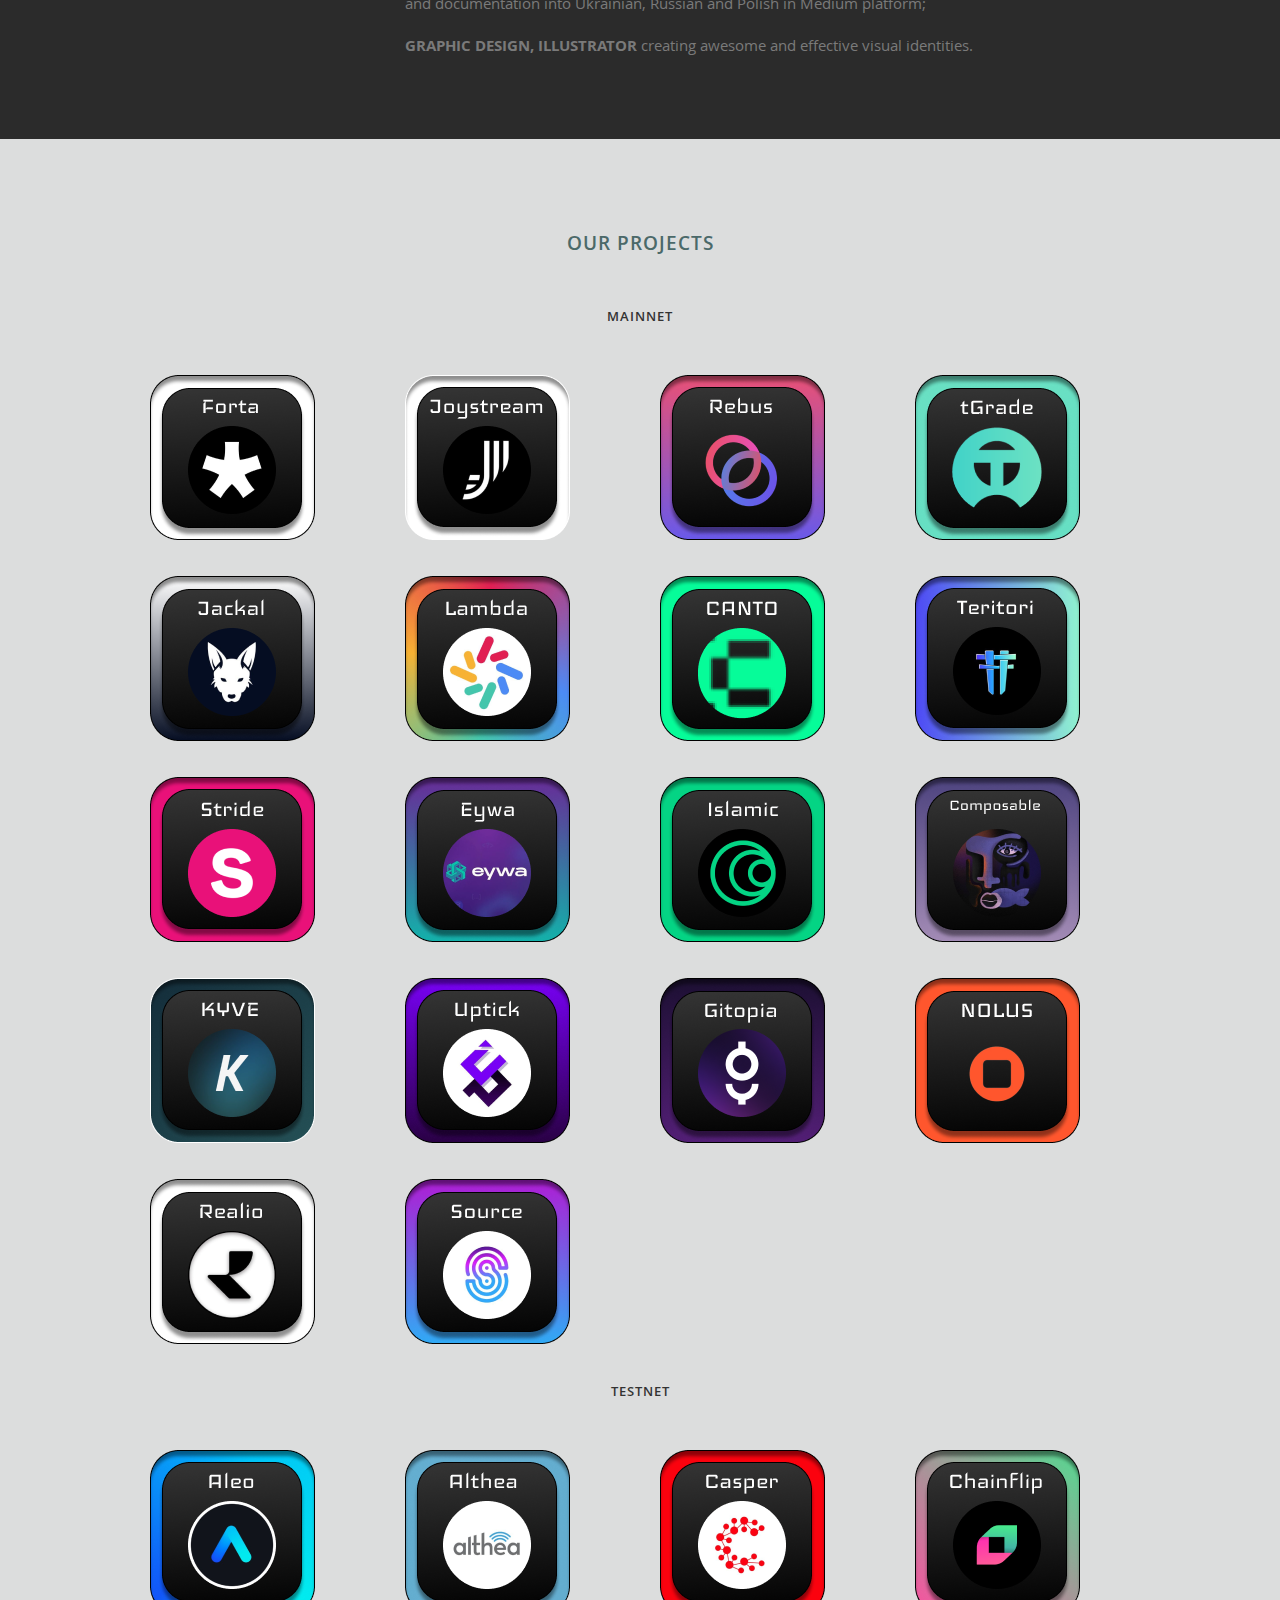
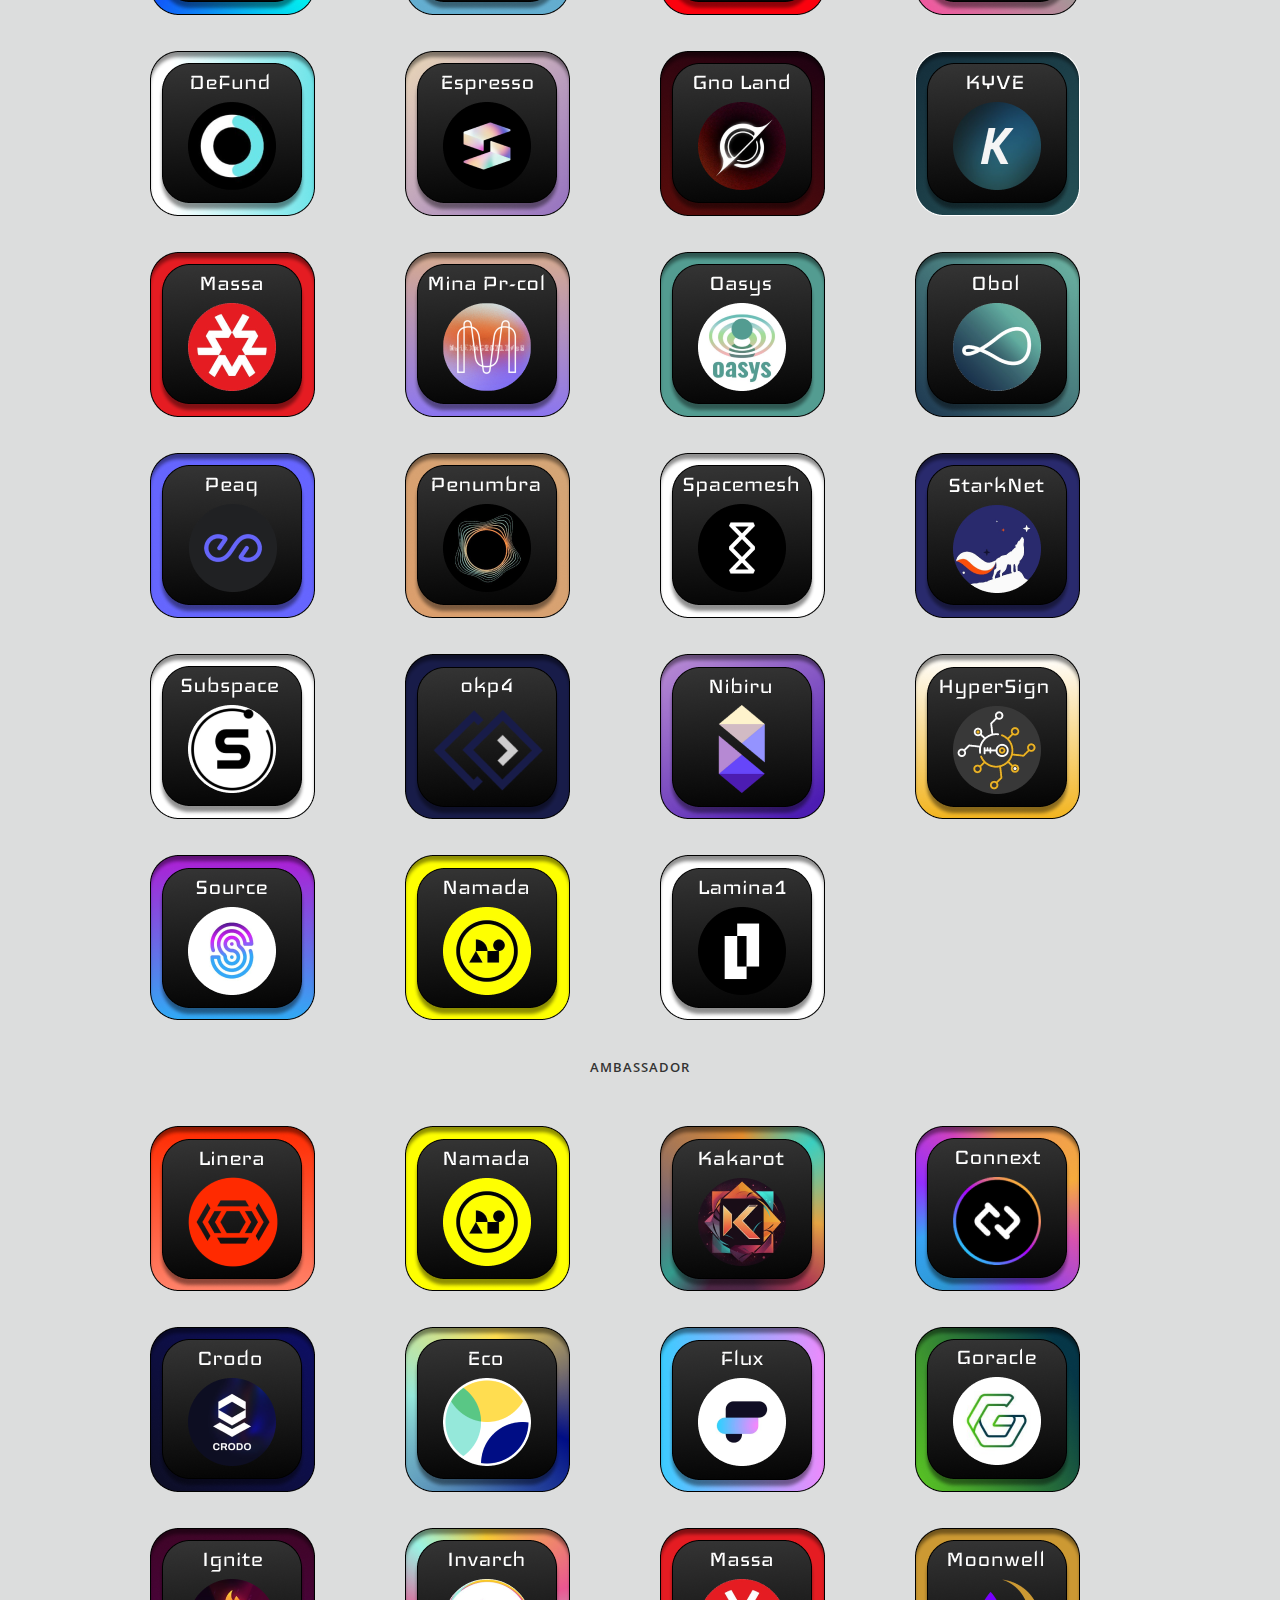
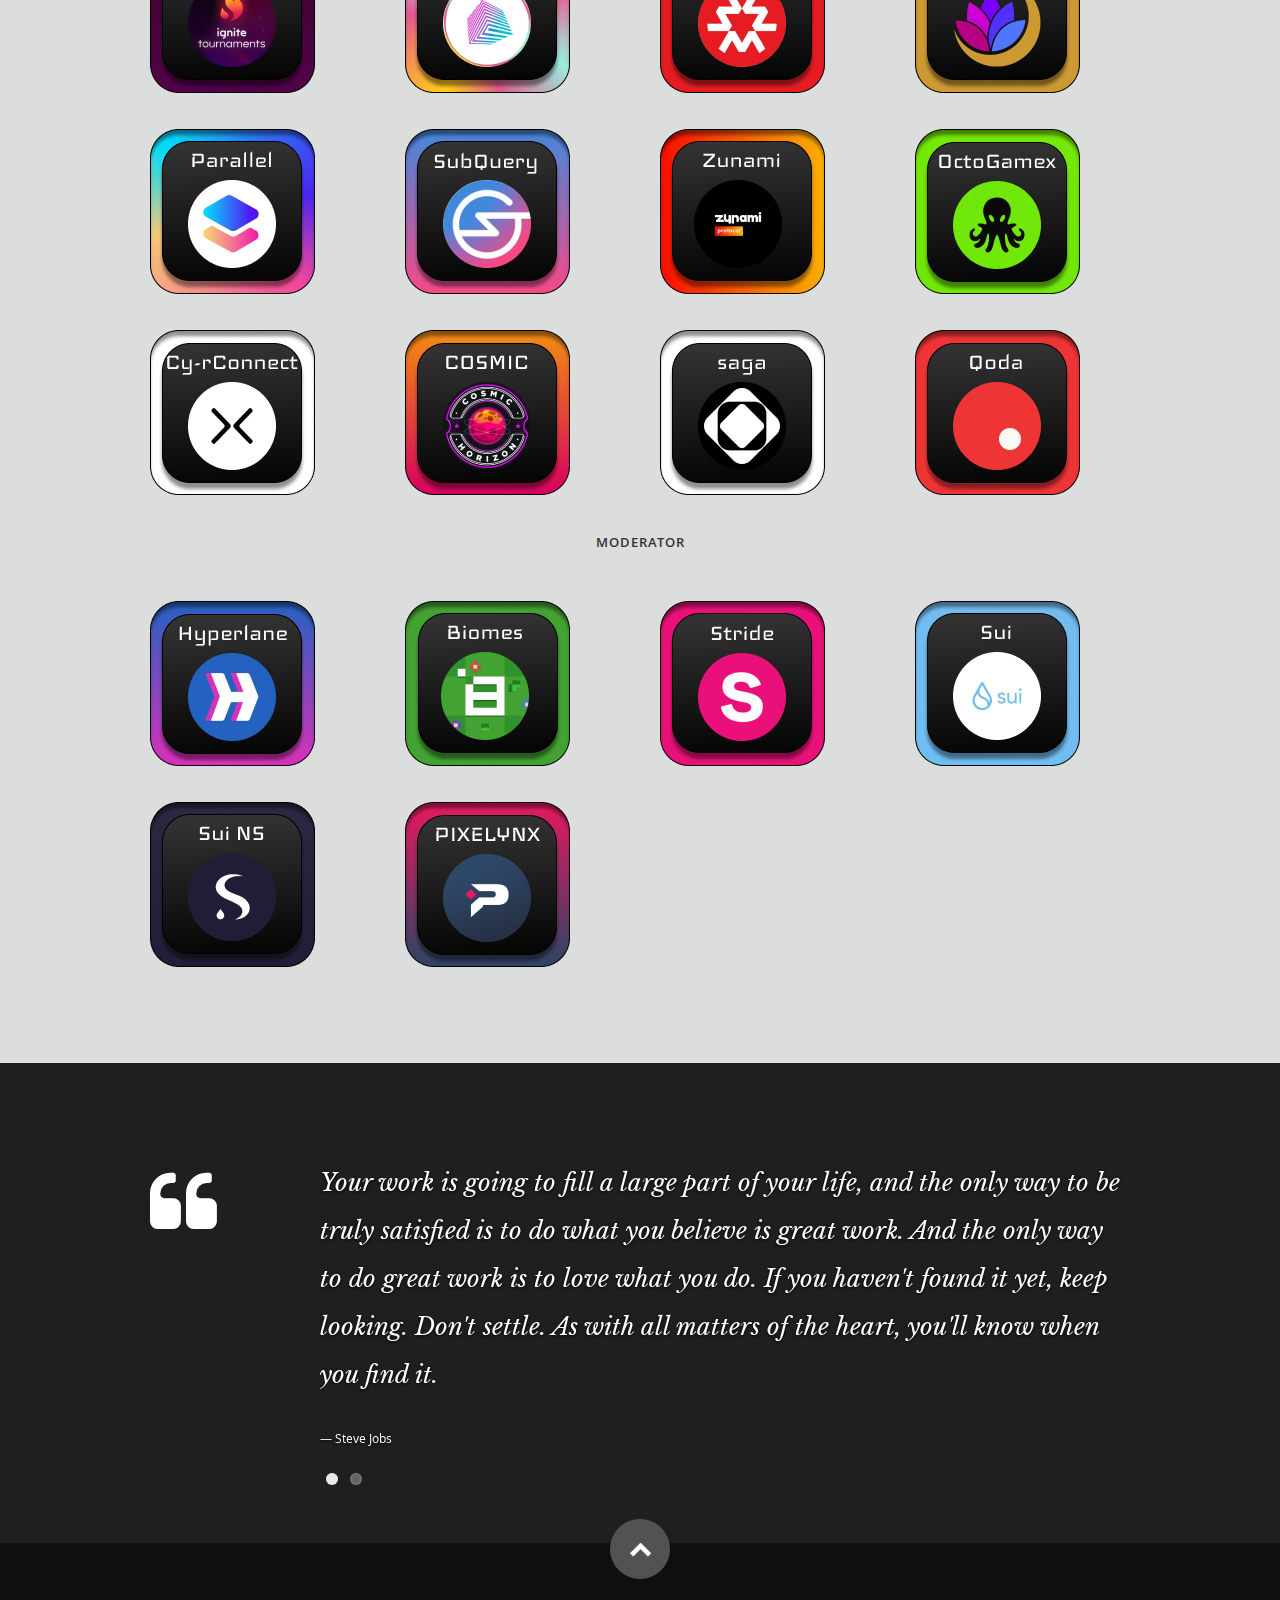
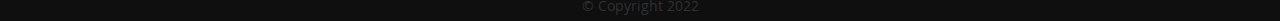
==== commit b9d04614: "Update about us" ====
--- a/index.html
+++ b/index.html
@@ -97,11 +97,14 @@
 
             <h2>About Us</h2>
 
-             <p>We are <strong>validators & relayers</strong> - extensive experience in the field of installation and maintenance of validator
-                nodes. We can guarantee that our validator will be updated in a timely manner, fully protected, with high
-                uptime and hot backup with a second node in case of problems with the main node. We use industry
-                standard monitoring to ensure continuous uptime and a high level of security around hot and cold
-                wallets to ensure safe operations. 24hr management & monitoring! (Grafana + Prometeus + Telegram alerts);
+             <p>We are <strong>VALIDATORS & RELAYERS</strong> - extensive experience in the field of installation and maintenance of validator
+                 nodes. We can guarantee that our validator will be updated in a timely manner, fully protected, with high
+                 uptime and hot backup with a second node in case of problems with the main node. However, our efforts are
+                 not limited to reliability alone, we go further and take care of security so that the network remains steadfast
+                 in the face of any potential threats and abuses. We also pride ourselves on our flexibility, which allows us to
+                 adapt our validator to any requirements and unique needs of a particular network, regardless of it's size,
+                 complexity or features, we are always ready to find the best solution to properly support your project.
+                 Our team is always one step ahead, responding instantly to updates and changes to keep your network running at peak efficiency. 24hr management & monitoring! (Grafana + Prometeus + Telegram alerts);
              </p><p><strong>AMBASSADOR</strong> - successful experience in many projects, we create high-quality content that increases
                  the level of recognition of the project, also take part in challenges, several times got into the
              leaderboards of the best participants in the programs ; </p><p><strong>MODERATOR</strong> - well acquainted with the rules and
